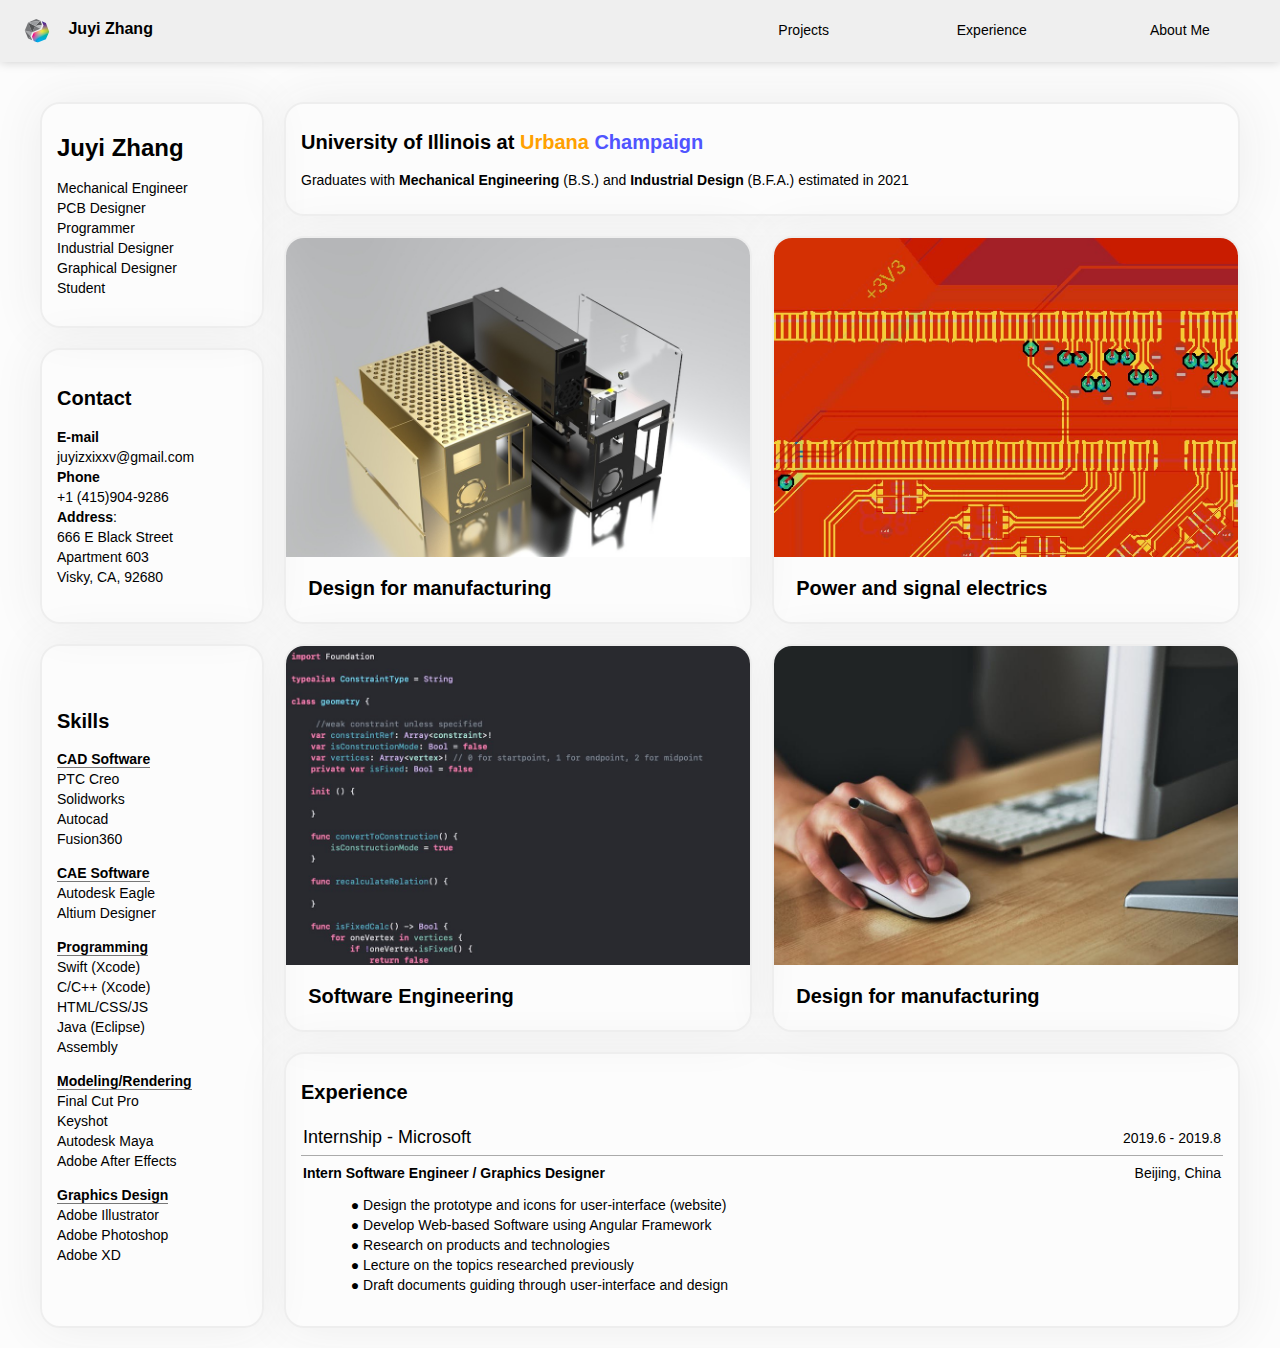
==== index.html @ 04fe329e "Add files via upload" ====
<!doctype html>
<html>
<head>
	<meta charset="UTF-8">
	<title>Untitled Document</title>
	<link rel="stylesheet" type="text/css" href="globalStyle.css">
	<link rel="shortcut icon" href="Logo.png">
</head>

<body>
	<table style="background-color: #EFEFEF; width: 100%; box-shadow: 0 0 10px #cccccc; padding: 5px 5px 5px 20px">
		<tr height="35px">
			<td width="40px">
				<iframe src="Logo.svg" width="30px" height="30px" style="border: none; padding-top:3px"></iframe>
			</td>
			<td>
				<p style="font-size: 16px">&nbsp;<strong>Juyi&nbsp;Zhang</strong></p>
			</td>
			<td width="43%"></td>
			<td width="15%" align="center" class="tableHighlightCell">
				<p>Projects</p>
			</td>
			<td width="15%" align="center" class="tableHighlightCell">
				<p>Experience</p>
			</td>
			<td width="15%" align="center" class="tableHighlightCell">
				<p>About Me</p>
			</td>
		</tr>
	</table>
	<table width="100%" cellspacing="20px" style="padding: 0px 20px 0px 20px">
		<tr>
			<td width="20%"></td>
			<td width="20%"></td>
			<td width="20%"></td>
			<td width="20%"></td>
			<td width="20%"></td>
		</tr>
		<tr>
			<td class="mainFlowTD" rowspan="2">
				<h1>Juyi Zhang</h1>
				<p style="line-height: 20px">Mechanical Engineer <br> PCB Designer <br> Programmer <br> Industrial Designer <br> Graphical Designer<br>Student</p>
			</td>
			<td class="mainFlowTD" colspan="4">
				<h2>University of Illinois at <span style="color: #FFA000">Urbana</span> <span style="color: #5054FF">Champaign</span></h2>
				<p>Graduates with <strong>Mechanical Engineering</strong> (B.S.) and <strong>Industrial Design</strong> (B.F.A.) estimated in 2021</p>
			</td>
		</tr>
		<tr>
			<td class="mainFlowTDWithImage" colspan="2" rowspan="2">
				<img width="100%" src="Resource Images/DesignForManufacturing.JPG">
				<h2>&nbsp;&nbsp;&nbsp;&nbsp;Design for manufacturing</h2>
			</td>
			<td class="mainFlowTDWithImage" colspan="2" rowspan="2">
				<img width="100%" src="Resource Images/Electrical.jpg">
				<h2>&nbsp;&nbsp;&nbsp;&nbsp;Power and signal electrics</h2>
			</td>
		</tr>
		<tr>
			<td class="mainFlowTD">
				<h2>Contact</h2>
				<p><strong>E-mail</strong><br> juyizxixxv@gmail.com <br> <strong>Phone</strong> <br>+1&nbsp;(415)904-9286 <br> <strong>Address</strong>: <br> 666 E Black Street <br> Apartment 603 <br> Visky, CA, 92680</p>
			</td>
		</tr>
		<tr>
			<td class="mainFlowTD" rowspan="2">
				<h2>Skills</h2>
				<p><strong class="captionTitle">CAD Software</strong><br>PTC Creo<br>Solidworks<br>Autocad<br>Fusion360<br></p>
				<p><strong class="captionTitle">CAE Software</strong><br>Autodesk Eagle<br>Altium Designer<br></p>
				<p><strong class="captionTitle">Programming</strong><br>Swift (Xcode)<br>C/C++ (Xcode)<br>HTML/CSS/JS<br>Java (Eclipse)<br>Assembly</p>
				<p><strong class="captionTitle">Modeling/Rendering</strong><br>Final Cut Pro<br>Keyshot<br>Autodesk Maya<br>Adobe After Effects</p>
				<p><strong class="captionTitle">Graphics Design</strong><br>Adobe Illustrator<br>Adobe Photoshop<br>Adobe XD</p>
				<p><strong></strong></p>
			</td>
			<td class="mainFlowTDWithImage" colspan="2">
				<img width="100%" src="Resource Images/Code.jpg">
				<h2>&nbsp;&nbsp;&nbsp;&nbsp;Software Engineering</h2>
			</td>
			<td class="mainFlowTDWithImage" colspan="2">
				<img width="100%" src="Resource Images/GraphicsDesign.jpeg">
				<h2>&nbsp;&nbsp;&nbsp;&nbsp;Design for manufacturing</h2>
			</td>
		</tr>
		<tr>
			<td class="mainFlowTD" colspan="4">
				<h2>Experience</h2>
				<table width="100%" style="border-bottom: 1px solid #aaaaaa; align-self:flex-end">
					<tr height="30px">
						<td><h3 style="margin: 5px 0px 5px 0px">Internship - Microsoft</h3></td>
						<td align="right"><p style="margin: 5px 0px 5px 0px">2019.6 - 2019.8</p></td>
					</tr>
				</table>
				<table width="100%">
					<tr height="30px">
						<td colspan="2"><p style="margin: 5px 0px 5px 0px"><strong>Intern Software Engineer /  Graphics Designer</strong></p></td>
						<td align="right"><p style="margin: 5px 0px 5px 0px">Beijing, China</p></td>
					</tr>
					<tr>
						<td width="5%"></td>
						<td>
							<p style="margin: 5px 0px 5px 0px">
								● Design the prototype and icons for user-interface (website)
								<br>● Develop Web-based Software using Angular Framework
								<br>● Research on products and technologies
								<br>● Lecture on the topics researched previously
								<br>● Draft documents guiding through user-interface and design
							</p>
						</td>
						<td></td>
					</tr>
				</table>
				
				
				<p align="right"></p>
			</td>
		</tr>
	</table>
</body>
</html>
---- globalStyle.css ----
@charset "UTF-8";
/* CSS Document */

body {
	margin: 0px;
	background-color: #fcfcfc;
	min-width: 900pt;
}

td {
	border-spacing: 0px;
	padding: 0px;
}

p {
	font-family: Gotham, "Helvetica Neue", Helvetica, Arial, "sans-serif";
	margin-top: 12px;
	font-size: 14px;
	line-height: 20px;
}

h1 {
	font-family: Gotham, "Helvetica Neue", Helvetica, Arial, "sans-serif";
	font-size: 24px;
	font-weight: 700;
}

h2 {
	font-family: Gotham, "Helvetica Neue", Helvetica, Arial, "sans-serif";
	font-size: 20px;
	font-weight: 600;
}

h3 {
	font-family: Gotham, "Helvetica Neue", Helvetica, Arial, "sans-serif";
	font-size: 18px;
	font-weight: 450;
}

.tableHighlightCell {
	border-radius: 10px;
	padding: 0px
}

.tableHighlightCell:hover {
	background-color: #cccccc;
	transition: background-color .2s ease-in-out;
	color: #444444
}

.mainFlowTD {
	border-radius: 20px;
	border: 2px solid #eeeeee;
	box-shadow: 0 0 50px 2px #eeeeee;
	padding: 10px 15px 10px 15px;
}

.mainFlowTD:hover {
	box-shadow: 0 0 50px 2px #dddddd;
	transition: box-shadow 0.2s ease-in-out;
	border: 2px solid #4F9BFF;
	transition: border 0.2s ease-in-out;
}

.mainFlowTDWithImage:hover {
	box-shadow: 0 0 50px 2px #cccccc;
	transition: box-shadow 0.2s ease-in-out;
	border: 2px solid #4F9BFF;
	transition: border 0.2s ease-in-out;
}

.mainFlowTDWithImage {
	border-radius: 20px;
	border: 2px solid #eeeeee;
	box-shadow: 0 0 50px 2px #eeeeee;
	padding: 0px 0px 5px 0px;
	overflow: hidden
}

.captionTitle {
	border-bottom: 1px solid #777777
}
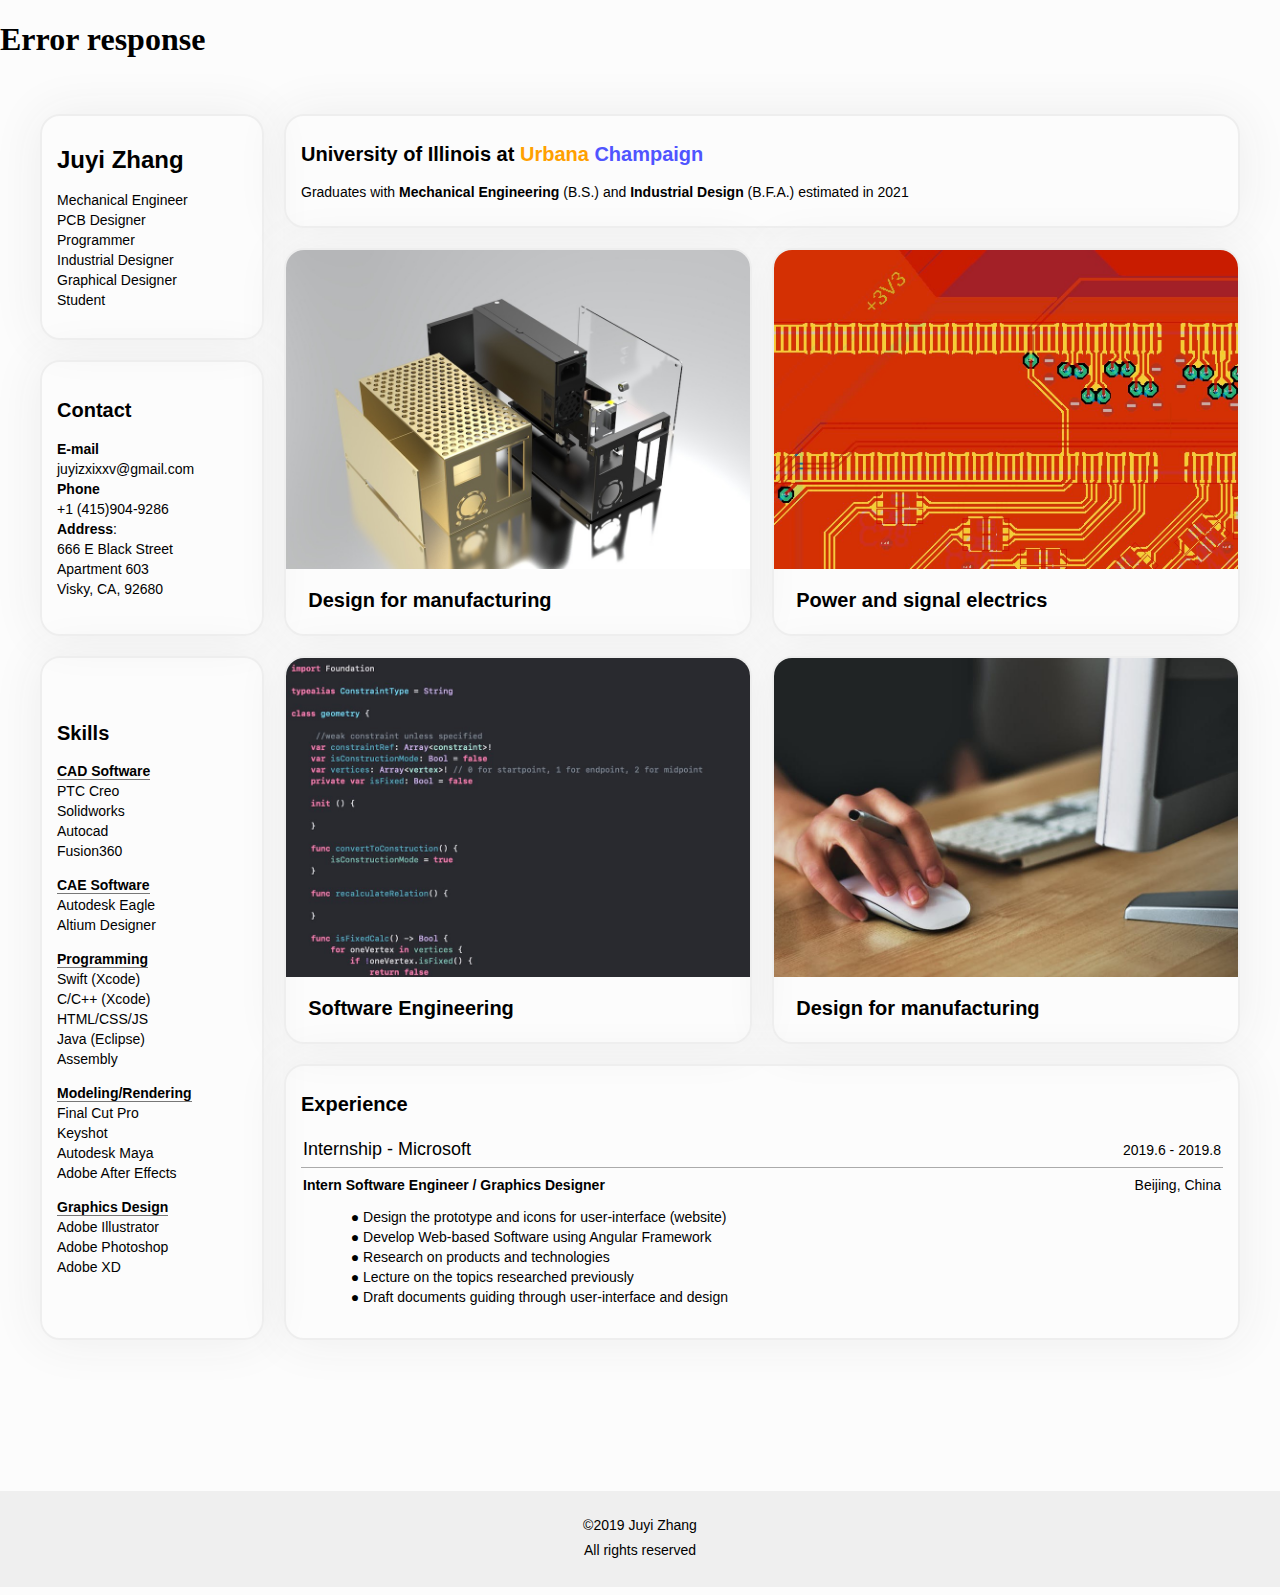
==== commit 2a614c13: "Add files via upload" ====
--- a/index.html
+++ b/index.html
@@ -8,112 +8,8 @@
 </head>
 
 <body>
-	<table style="background-color: #EFEFEF; width: 100%; box-shadow: 0 0 10px #cccccc; padding: 5px 5px 5px 20px">
-		<tr height="35px">
-			<td width="40px">
-				<iframe src="Logo.svg" width="30px" height="30px" style="border: none; padding-top:3px"></iframe>
-			</td>
-			<td>
-				<p style="font-size: 16px">&nbsp;<strong>Juyi&nbsp;Zhang</strong></p>
-			</td>
-			<td width="43%"></td>
-			<td width="15%" align="center" class="tableHighlightCell">
-				<p>Projects</p>
-			</td>
-			<td width="15%" align="center" class="tableHighlightCell">
-				<p>Experience</p>
-			</td>
-			<td width="15%" align="center" class="tableHighlightCell">
-				<p>About Me</p>
-			</td>
-		</tr>
-	</table>
-	<table width="100%" cellspacing="20px" style="padding: 0px 20px 0px 20px">
-		<tr>
-			<td width="20%"></td>
-			<td width="20%"></td>
-			<td width="20%"></td>
-			<td width="20%"></td>
-			<td width="20%"></td>
-		</tr>
-		<tr>
-			<td class="mainFlowTD" rowspan="2">
-				<h1>Juyi Zhang</h1>
-				<p style="line-height: 20px">Mechanical Engineer <br> PCB Designer <br> Programmer <br> Industrial Designer <br> Graphical Designer<br>Student</p>
-			</td>
-			<td class="mainFlowTD" colspan="4">
-				<h2>University of Illinois at <span style="color: #FFA000">Urbana</span> <span style="color: #5054FF">Champaign</span></h2>
-				<p>Graduates with <strong>Mechanical Engineering</strong> (B.S.) and <strong>Industrial Design</strong> (B.F.A.) estimated in 2021</p>
-			</td>
-		</tr>
-		<tr>
-			<td class="mainFlowTDWithImage" colspan="2" rowspan="2">
-				<img width="100%" src="Resource Images/DesignForManufacturing.JPG">
-				<h2>&nbsp;&nbsp;&nbsp;&nbsp;Design for manufacturing</h2>
-			</td>
-			<td class="mainFlowTDWithImage" colspan="2" rowspan="2">
-				<img width="100%" src="Resource Images/Electrical.jpg">
-				<h2>&nbsp;&nbsp;&nbsp;&nbsp;Power and signal electrics</h2>
-			</td>
-		</tr>
-		<tr>
-			<td class="mainFlowTD">
-				<h2>Contact</h2>
-				<p><strong>E-mail</strong><br> juyizxixxv@gmail.com <br> <strong>Phone</strong> <br>+1&nbsp;(415)904-9286 <br> <strong>Address</strong>: <br> 666 E Black Street <br> Apartment 603 <br> Visky, CA, 92680</p>
-			</td>
-		</tr>
-		<tr>
-			<td class="mainFlowTD" rowspan="2">
-				<h2>Skills</h2>
-				<p><strong class="captionTitle">CAD Software</strong><br>PTC Creo<br>Solidworks<br>Autocad<br>Fusion360<br></p>
-				<p><strong class="captionTitle">CAE Software</strong><br>Autodesk Eagle<br>Altium Designer<br></p>
-				<p><strong class="captionTitle">Programming</strong><br>Swift (Xcode)<br>C/C++ (Xcode)<br>HTML/CSS/JS<br>Java (Eclipse)<br>Assembly</p>
-				<p><strong class="captionTitle">Modeling/Rendering</strong><br>Final Cut Pro<br>Keyshot<br>Autodesk Maya<br>Adobe After Effects</p>
-				<p><strong class="captionTitle">Graphics Design</strong><br>Adobe Illustrator<br>Adobe Photoshop<br>Adobe XD</p>
-				<p><strong></strong></p>
-			</td>
-			<td class="mainFlowTDWithImage" colspan="2">
-				<img width="100%" src="Resource Images/Code.jpg">
-				<h2>&nbsp;&nbsp;&nbsp;&nbsp;Software Engineering</h2>
-			</td>
-			<td class="mainFlowTDWithImage" colspan="2">
-				<img width="100%" src="Resource Images/GraphicsDesign.jpeg">
-				<h2>&nbsp;&nbsp;&nbsp;&nbsp;Design for manufacturing</h2>
-			</td>
-		</tr>
-		<tr>
-			<td class="mainFlowTD" colspan="4">
-				<h2>Experience</h2>
-				<table width="100%" style="border-bottom: 1px solid #aaaaaa; align-self:flex-end">
-					<tr height="30px">
-						<td><h3 style="margin: 5px 0px 5px 0px">Internship - Microsoft</h3></td>
-						<td align="right"><p style="margin: 5px 0px 5px 0px">2019.6 - 2019.8</p></td>
-					</tr>
-				</table>
-				<table width="100%">
-					<tr height="30px">
-						<td colspan="2"><p style="margin: 5px 0px 5px 0px"><strong>Intern Software Engineer /  Graphics Designer</strong></p></td>
-						<td align="right"><p style="margin: 5px 0px 5px 0px">Beijing, China</p></td>
-					</tr>
-					<tr>
-						<td width="5%"></td>
-						<td>
-							<p style="margin: 5px 0px 5px 0px">
-								● Design the prototype and icons for user-interface (website)
-								<br>● Develop Web-based Software using Angular Framework
-								<br>● Research on products and technologies
-								<br>● Lecture on the topics researched previously
-								<br>● Draft documents guiding through user-interface and design
-							</p>
-						</td>
-						<td></td>
-					</tr>
-				</table>
-				
-				
-				<p align="right"></p>
-			</td>
-		</tr>
-	</table>
+	<iframe marginwidth="0" marginheight="0" hspace="0" vspace="0" frameborder="0" scrolling="no" src="Header.html" height="70px" width="100%" id="Header"></iframe>
+	<iframe marginwidth="0" marginheight="0" hspace="0" vspace="0" frameborder="0" scrolling="no" src="mainFlow.html" height="1413px" width="100%" id="mainFlow"></iframe> <!--MainFlow-->
+	<iframe marginwidth="0" marginheight="0" hspace="0" vspace="0" frameborder="0" scrolling="no" src="copyright.html" height="100px" width="100%" id="Copyright"></iframe>
 </body>
 </html>
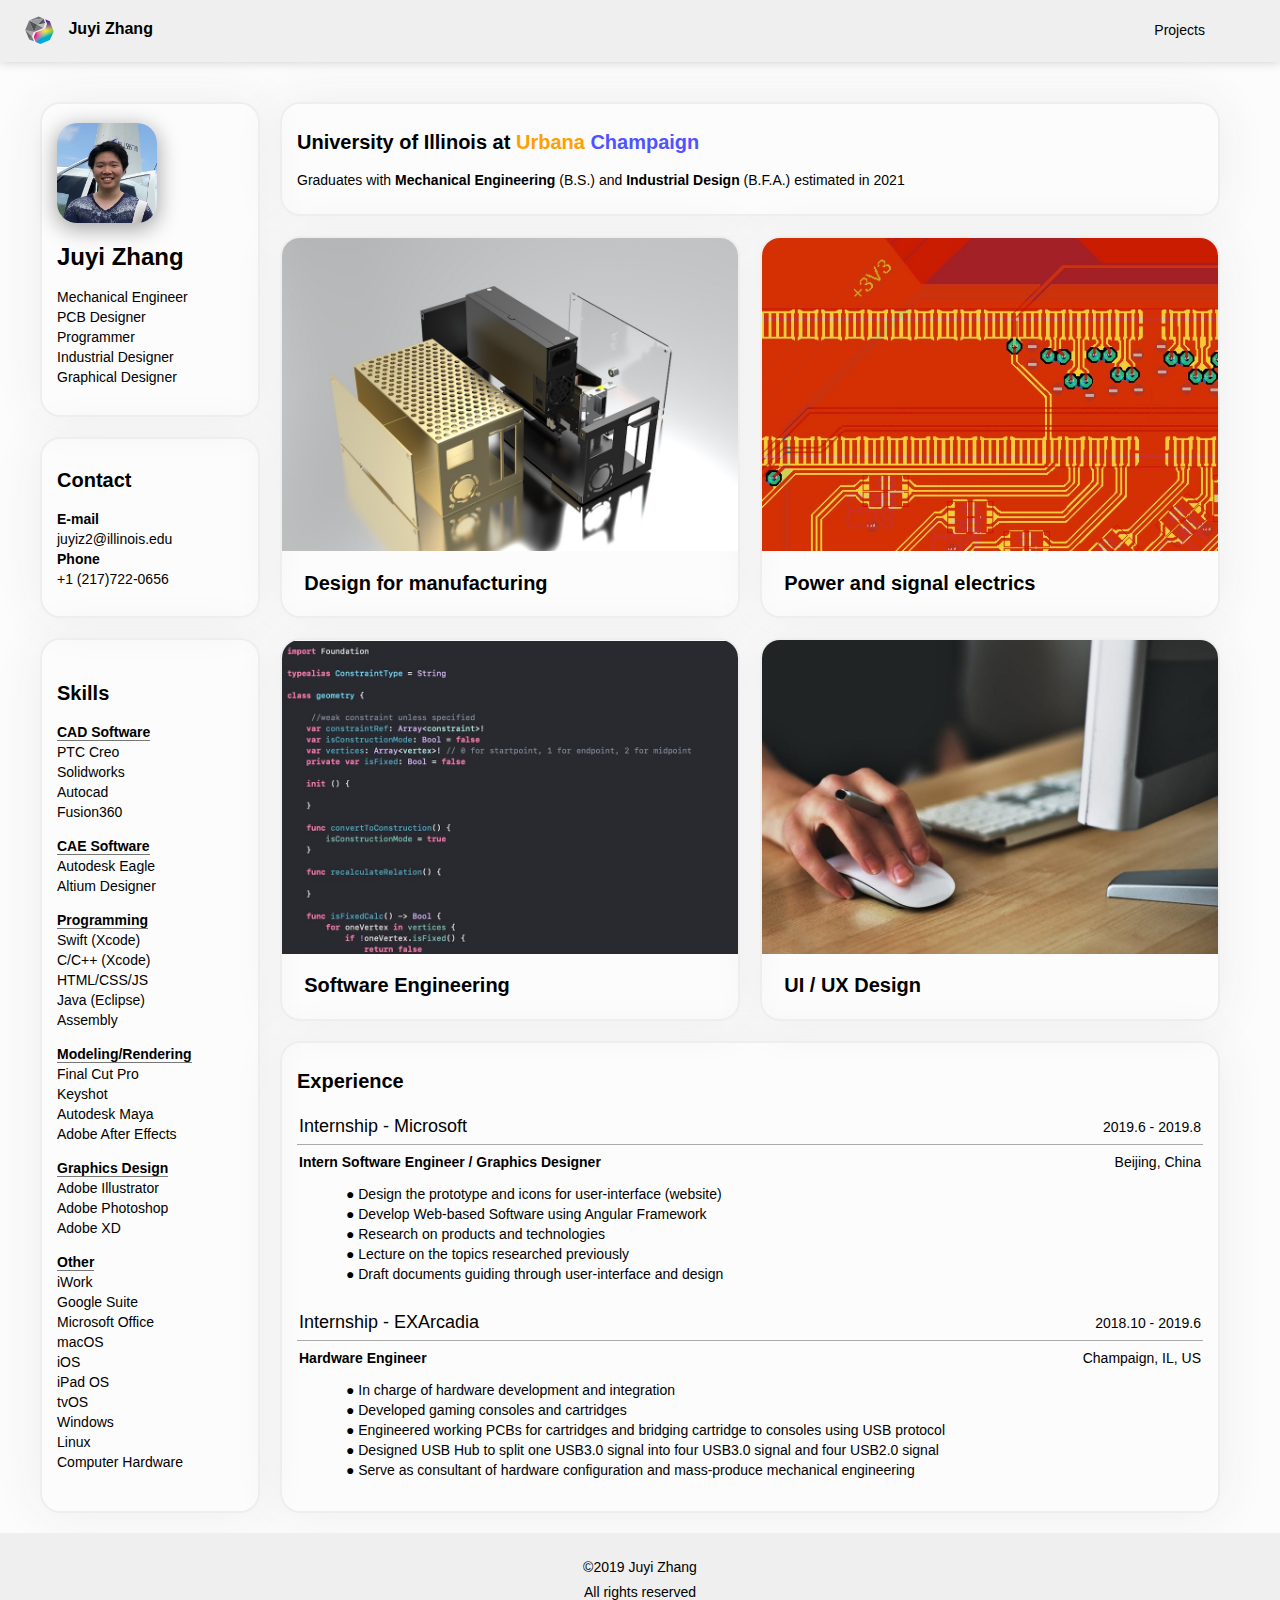
==== commit 37bfec0d: "Add files via upload" ====
--- a/index.html
+++ b/index.html
@@ -2,14 +2,151 @@
 <html>
 <head>
 	<meta charset="UTF-8">
-	<title>Untitled Document</title>
+	<title>Juyi Zhang - Portofolio</title>
 	<link rel="stylesheet" type="text/css" href="globalStyle.css">
+	<link rel="stylesheet" type="text/css" href="mainFlowStyle.css">
 	<link rel="shortcut icon" href="Logo.png">
 </head>
 
 <body>
-	<iframe marginwidth="0" marginheight="0" hspace="0" vspace="0" frameborder="0" scrolling="no" src="Header.html" height="70px" width="100%" id="Header"></iframe>
-	<iframe marginwidth="0" marginheight="0" hspace="0" vspace="0" frameborder="0" scrolling="no" src="mainFlow.html" height="1413px" width="100%" id="mainFlow"></iframe> <!--MainFlow-->
+	<table style="background-color: #EFEFEF; width: 100%; box-shadow: 0 0 10px #cccccc; padding: 5px 5px 5px 20px">
+		<tr height="35px">
+			<td width="40px">
+				<iframe src="Logo.svg" width="35px" height="35px" style="border: none; padding-top:3px"></iframe>
+			</td>
+			<td>
+				<p style="font-size: 16px">&nbsp;<strong><a href="index.html" class="homePage">Juyi&nbsp;Zhang</a></strong></p>
+			</td>
+			<td width="43%"></td>
+			<td width="15%" align="center" class="tableHighlightCell">
+				<p><a href="projects.html" style="text-decoration: none; color: #000000">Projects</a></p>
+			</td>
+			<!--<td width="15%" align="center" class="tableHighlightCell">
+				<p><a href="experience.html" style="text-decoration: none; color: #000000">Experience</a></p>
+			</td>
+			<td width="15%" align="center" class="tableHighlightCell">
+				<p><a href="aboutMe.html" style="text-decoration: none; color: #000000">About Me</a></p>
+			</td>-->
+		</tr>
+	</table>
+	<table width="100%" cellspacing="20px" style="padding: 0px 20px 0px 20px">
+		<tr>
+			<td width="20%"></td>
+			<td width="20%"></td>
+			<td width="20%"></td>
+			<td width="20%"></td>
+			<td width="20%"></td>
+		</tr>
+		<tr>
+			<td class="mainFlowTD" rowspan="2">
+				<img src="Resource Images/Me.jpeg" width="100px" class="meImage">
+				<h1>Juyi Zhang</h1>
+				<p style="line-height: 20px">Mechanical Engineer <br> PCB Designer <br> Programmer <br> Industrial Designer <br> Graphical Designer</p>
+			</td>
+			<td class="mainFlowTD" colspan="4">
+				<h2>University of Illinois at <span style="color: #FFA000">Urbana</span> <span style="color: #5054FF">Champaign</span></h2>
+				<p>Graduates with <strong>Mechanical Engineering</strong> (B.S.) and <strong>Industrial Design</strong> (B.F.A.) estimated in 2021</p>
+			</td>
+		</tr>
+		<tr>
+			<td class="mainFlowTDWithImage" colspan="2" rowspan="2">
+				<img width="100%" src="Resource Images/DesignForManufacturing.JPG">
+				<h2>&nbsp;&nbsp;&nbsp;&nbsp;Design for manufacturing</h2>
+			</td>
+			<td class="mainFlowTDWithImage" colspan="2" rowspan="2">
+				<img width="100%" src="Resource Images/Electrical.jpg">
+				<h2>&nbsp;&nbsp;&nbsp;&nbsp;Power and signal electrics</h2>
+			</td>
+		</tr>
+		<tr>
+			<td class="mainFlowTD">
+				<h2>Contact</h2>
+				<p><strong>E-mail</strong><br> juyiz2@illinois.edu <br> <strong>Phone</strong> <br>+1&nbsp;(217)722-0656 <br></p>
+			</td>
+		</tr>
+		<tr>
+			<td class="mainFlowTD" rowspan="3">
+				<h2>Skills</h2>
+				<p><strong class="captionTitle">CAD Software</strong><br>PTC Creo<br>Solidworks<br>Autocad<br>Fusion360<br></p>
+				<p><strong class="captionTitle">CAE Software</strong><br>Autodesk Eagle<br>Altium Designer<br></p>
+				<p><strong class="captionTitle">Programming</strong><br>Swift (Xcode)<br>C/C++ (Xcode)<br>HTML/CSS/JS<br>Java (Eclipse)<br>Assembly</p>
+				<p><strong class="captionTitle">Modeling/Rendering</strong><br>Final Cut Pro<br>Keyshot<br>Autodesk Maya<br>Adobe After Effects</p>
+				<p><strong class="captionTitle">Graphics Design</strong><br>Adobe Illustrator<br>Adobe Photoshop<br>Adobe XD</p>
+				<p><strong class="captionTitle">Other</strong><br>iWork<br>Google Suite<br>Microsoft Office<br>macOS<br>iOS<br>iPad OS<br>tvOS<br>Windows<br>Linux<br>Computer Hardware</p>
+			</td>
+			<td class="mainFlowTDWithImage" colspan="2">
+				<img width="100%" src="Resource Images/Code.jpg">
+				<h2>&nbsp;&nbsp;&nbsp;&nbsp;Software Engineering</h2>
+			</td>
+			<td class="mainFlowTDWithImage" colspan="2">
+				<img width="100%" src="Resource Images/GraphicsDesign.jpeg">
+				<h2>&nbsp;&nbsp;&nbsp;&nbsp;UI / UX Design</h2>
+			</td>
+		</tr>
+		<tr>
+			<td class="mainFlowTD" colspan="4" rowspan="2">
+				<h2>Experience</h2>
+				<table width="100%" style="border-bottom: 1px solid #aaaaaa; align-self:flex-end">
+					<tr height="30px">
+						<td><h3 style="margin: 5px 0px 5px 0px">Internship - Microsoft</h3></td>
+						<td align="right"><p style="margin: 5px 0px 5px 0px">2019.6 - 2019.8</p></td>
+					</tr>
+				</table>
+				<table width="100%">
+					<tr height="30px">
+						<td colspan="2"><p style="margin: 5px 0px 5px 0px"><strong>Intern Software Engineer /  Graphics Designer</strong></p></td>
+						<td align="right"><p style="margin: 5px 0px 5px 0px">Beijing, China</p></td>
+					</tr>
+					<tr>
+						<td width="5%"></td>
+						<td>
+							<p style="margin: 5px 0px 5px 0px">
+								● Design the prototype and icons for user-interface (website)
+								<br>● Develop Web-based Software using Angular Framework
+								<br>● Research on products and technologies
+								<br>● Lecture on the topics researched previously
+								<br>● Draft documents guiding through user-interface and design
+							</p>
+						</td>
+						<td></td>
+					</tr>
+				</table>
+				<p></p>
+				<table width="100%" style="border-bottom: 1px solid #aaaaaa; align-self:flex-end">
+					<tr height="30px">
+						<td><h3 style="margin: 5px 0px 5px 0px">Internship - EXArcadia</h3></td>
+						<td align="right"><p style="margin: 5px 0px 5px 0px">2018.10 - 2019.6</p></td>
+					</tr>
+				</table>
+				<table width="100%">
+					<tr height="30px">
+						<td colspan="2"><p style="margin: 5px 0px 5px 0px"><strong>Hardware Engineer</strong></p></td>
+						<td align="right"><p style="margin: 5px 0px 5px 0px">Champaign, IL, US</p></td>
+					</tr>
+					<tr>
+						<td width="5%"></td>
+						<td>
+							<p style="margin: 5px 0px 5px 0px">
+								● In charge of hardware development and integration
+								<br>● Developed gaming consoles and cartridges
+								<br>● Engineered working PCBs for cartridges and bridging cartridge to consoles using USB protocol
+								<br>● Designed USB Hub to split one USB3.0 signal into four USB3.0 signal and four USB2.0 signal
+								<br>● Serve as consultant of hardware configuration and mass-produce mechanical engineering 
+							</p>
+						</td>
+						<td></td>
+					</tr>
+				</table>
+				
+				
+				<p align="right"></p>
+			</td>
+		</tr>
+		<tr height="200px">
+			<td><p></p></td>
+		</tr>
+	</table>
+	<!--<iframe marginwidth="0" marginheight="0" hspace="0" vspace="0" frameborder="0" scrolling="no" src="mainFlow.html" height="1600px" width="100%" id="mainFlow"></iframe>--> <!--MainFlow-->
 	<iframe marginwidth="0" marginheight="0" hspace="0" vspace="0" frameborder="0" scrolling="no" src="copyright.html" height="100px" width="100%" id="Copyright"></iframe>
 </body>
 </html>
--- a/globalStyle.css
+++ b/globalStyle.css
@@ -4,7 +4,7 @@
 body {
 	margin: 0px;
 	background-color: #fcfcfc;
-	min-width: 900pt;
+	min-width: 920pt;
 }
 
 td {
@@ -48,35 +48,16 @@
 	color: #444444
 }
 
-.mainFlowTD {
-	border-radius: 20px;
-	border: 2px solid #eeeeee;
-	box-shadow: 0 0 50px 2px #eeeeee;
-	padding: 10px 15px 10px 15px;
+.captionTitle {
+	border-bottom: 1px solid #777777
 }
 
-.mainFlowTD:hover {
-	box-shadow: 0 0 50px 2px #dddddd;
-	transition: box-shadow 0.2s ease-in-out;
-	border: 2px solid #4F9BFF;
-	transition: border 0.2s ease-in-out;
+.homePage {
+	text-decoration: none;
+	color: #000000;
 }
 
-.mainFlowTDWithImage:hover {
-	box-shadow: 0 0 50px 2px #cccccc;
-	transition: box-shadow 0.2s ease-in-out;
-	border: 2px solid #4F9BFF;
-	transition: border 0.2s ease-in-out;
-}
-
-.mainFlowTDWithImage {
-	border-radius: 20px;
-	border: 2px solid #eeeeee;
-	box-shadow: 0 0 50px 2px #eeeeee;
-	padding: 0px 0px 5px 0px;
-	overflow: hidden
-}
-
-.captionTitle {
-	border-bottom: 1px solid #777777
+.homePage:hover {
+	color: #929292;
+	transition: color .2s ease-in-out;
 }--- a/mainFlowStyle.css
+++ b/mainFlowStyle.css
@@ -0,0 +1,46 @@
+@charset "UTF-8";
+/* CSS Document */
+
+.meImage {
+	border-radius: 20px; 
+	box-shadow: 0 5px 20px 2px #aaaaaa; 
+	margin-top: 5px;
+}
+
+.meImage:hover {
+	transform: translate3d(0,-4px,0);
+	transition: transform 0.2s ease-in-out;
+}
+
+.mainFlowTD {
+	border-radius: 20px;
+	border: 2px solid #eeeeee;
+	box-shadow: 0 0 50px 2px #eeeeee;
+	padding: 10px 15px 10px 15px;
+}
+
+.mainFlowTD:hover {
+	box-shadow: 0 0 50px 2px #dddddd;
+	transition: box-shadow 0.2s ease-in-out;
+	border: 2px solid #4F9BFF;
+	transition: border 0.2s ease-in-out;
+}
+
+.mainFlowTDWithImage:hover {
+	box-shadow: 0 0 50px 2px #cccccc;
+	transition: box-shadow 0.2s ease-in-out;
+	border: 2px solid #4F9BFF;
+	transition: border 0.2s ease-in-out;
+}
+
+.mainFlowTDWithImage {
+	border-radius: 20px;
+	border: 2px solid #eeeeee;
+	box-shadow: 0 0 50px 2px #eeeeee;
+	padding: 0px 0px 5px 0px;
+	overflow: hidden
+}
+
+.captionTitle {
+	border-bottom: 1px solid #777777
+}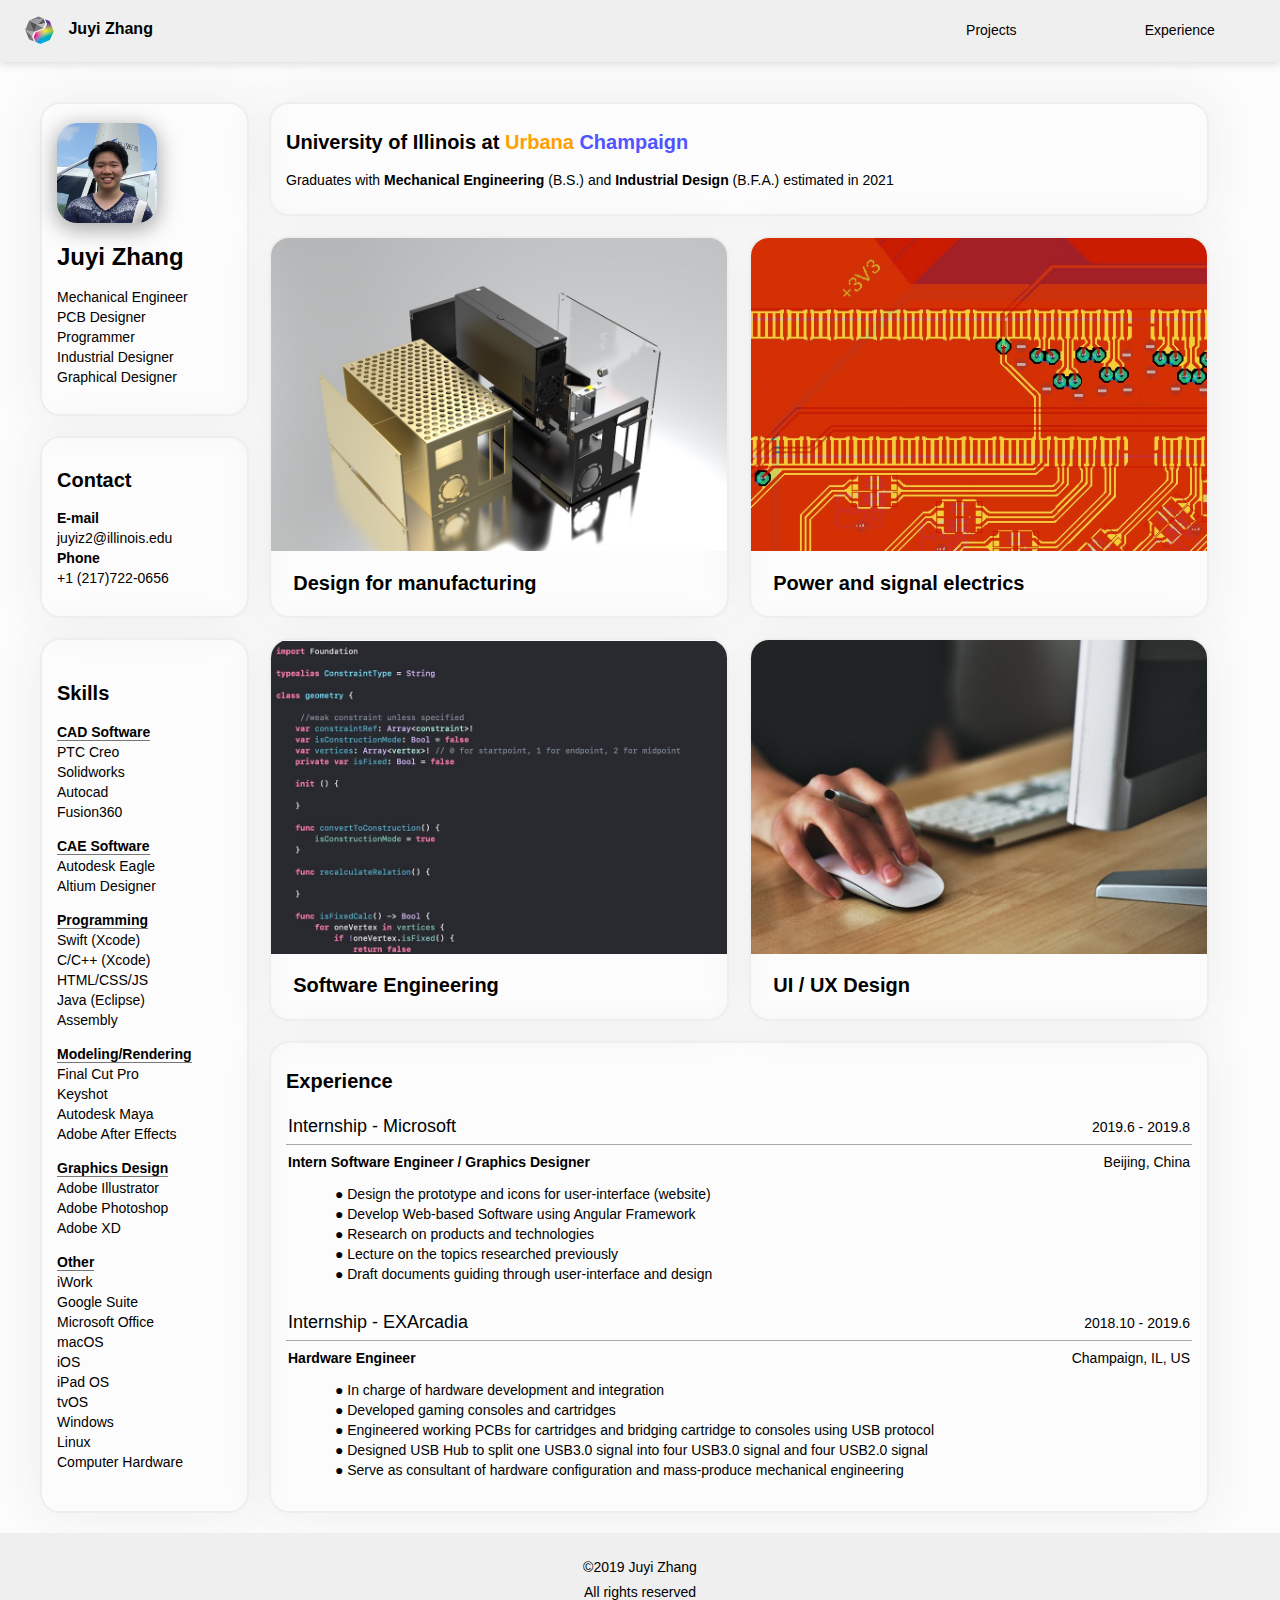
==== commit 560852ad: "Update index.html" ====
--- a/index.html
+++ b/index.html
@@ -21,17 +21,17 @@
 			<td width="15%" align="center" class="tableHighlightCell">
 				<p><a href="projects.html" style="text-decoration: none; color: #000000">Projects</a></p>
 			</td>
-			<!--<td width="15%" align="center" class="tableHighlightCell">
+			<td width="15%" align="center" class="tableHighlightCell">
 				<p><a href="experience.html" style="text-decoration: none; color: #000000">Experience</a></p>
 			</td>
-			<td width="15%" align="center" class="tableHighlightCell">
-				<p><a href="aboutMe.html" style="text-decoration: none; color: #000000">About Me</a></p>
+			<!--<td width="15%" align="center" class="tableHighlightCell">
+				<p><a href="skills.html" style="text-decoration: none; color: #000000">Skills</a></p>
 			</td>-->
 		</tr>
 	</table>
 	<table width="100%" cellspacing="20px" style="padding: 0px 20px 0px 20px">
 		<tr>
-			<td width="20%"></td>
+			<td width="209px"></td>
 			<td width="20%"></td>
 			<td width="20%"></td>
 			<td width="20%"></td>
@@ -43,12 +43,12 @@
 				<h1>Juyi Zhang</h1>
 				<p style="line-height: 20px">Mechanical Engineer <br> PCB Designer <br> Programmer <br> Industrial Designer <br> Graphical Designer</p>
 			</td>
-			<td class="mainFlowTD" colspan="4">
+			<td class="mainFlowTD" colspan="4" height="50px">
 				<h2>University of Illinois at <span style="color: #FFA000">Urbana</span> <span style="color: #5054FF">Champaign</span></h2>
 				<p>Graduates with <strong>Mechanical Engineering</strong> (B.S.) and <strong>Industrial Design</strong> (B.F.A.) estimated in 2021</p>
 			</td>
 		</tr>
-		<tr>
+		<tr height="180px">
 			<td class="mainFlowTDWithImage" colspan="2" rowspan="2">
 				<img width="100%" src="Resource Images/DesignForManufacturing.JPG">
 				<h2>&nbsp;&nbsp;&nbsp;&nbsp;Design for manufacturing</h2>
@@ -146,7 +146,6 @@
 			<td><p></p></td>
 		</tr>
 	</table>
-	<!--<iframe marginwidth="0" marginheight="0" hspace="0" vspace="0" frameborder="0" scrolling="no" src="mainFlow.html" height="1600px" width="100%" id="mainFlow"></iframe>--> <!--MainFlow-->
 	<iframe marginwidth="0" marginheight="0" hspace="0" vspace="0" frameborder="0" scrolling="no" src="copyright.html" height="100px" width="100%" id="Copyright"></iframe>
 </body>
 </html>
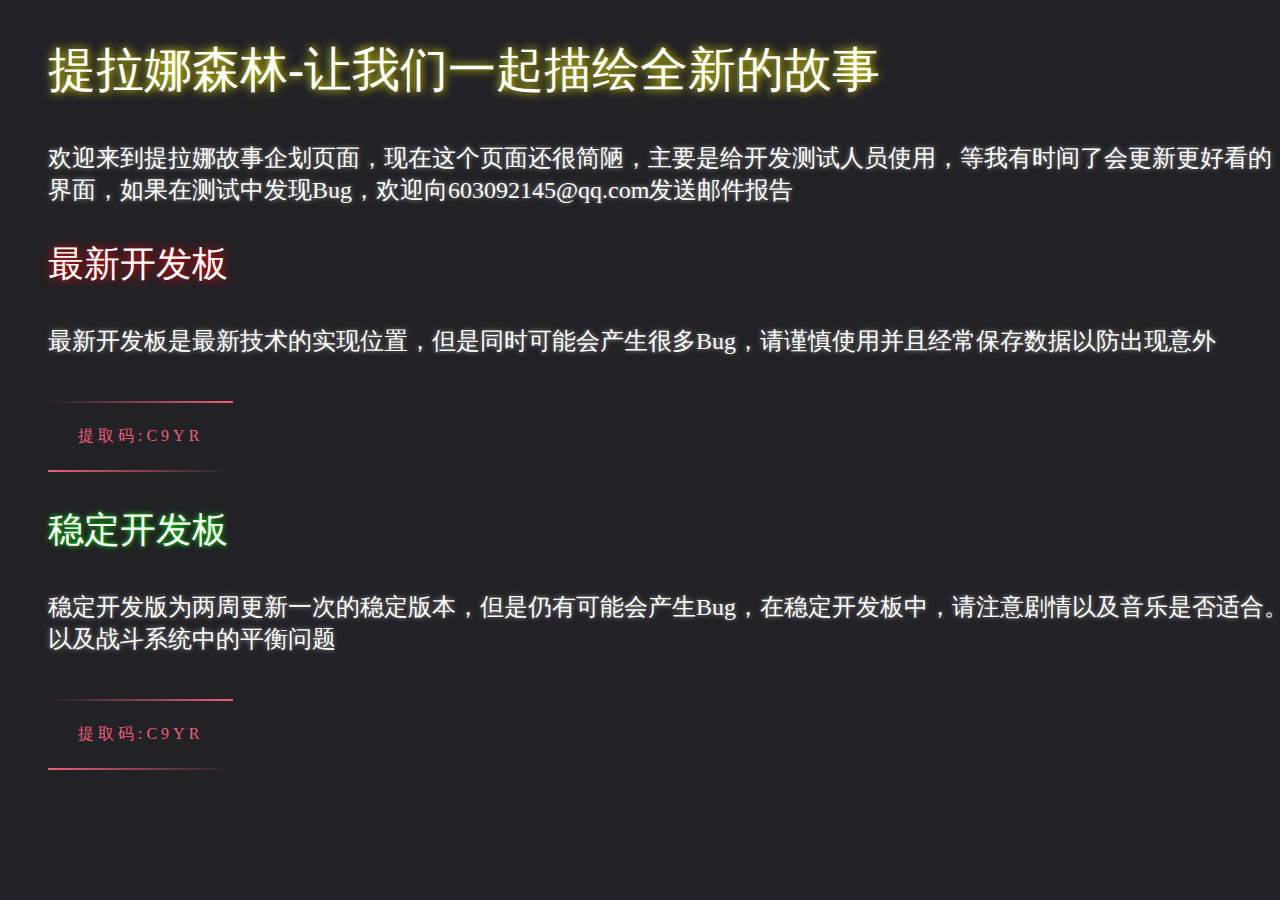
==== commit 3e5ed85f: "Add files via upload" ====
--- a/index.html
+++ b/index.html
@@ -1,151 +1,729 @@
-<!doctype html>
-<html>
-<head>
-	<meta charset="UTF-8">
-	<title>Juyi Zhang - Portofolio</title>
-	<link rel="stylesheet" type="text/css" href="globalStyle.css">
-	<link rel="stylesheet" type="text/css" href="mainFlowStyle.css">
-	<link rel="shortcut icon" href="Logo.png">
-</head>
-
-<body>
-	<table style="background-color: #EFEFEF; width: 100%; box-shadow: 0 0 10px #cccccc; padding: 5px 5px 5px 20px">
-		<tr height="35px">
-			<td width="40px">
-				<iframe src="Logo.svg" width="35px" height="35px" style="border: none; padding-top:3px"></iframe>
-			</td>
-			<td>
-				<p style="font-size: 16px">&nbsp;<strong><a href="index.html" class="homePage">Juyi&nbsp;Zhang</a></strong></p>
-			</td>
-			<td width="43%"></td>
-			<td width="15%" align="center" class="tableHighlightCell">
-				<p><a href="projects.html" style="text-decoration: none; color: #000000">Projects</a></p>
-			</td>
-			<td width="15%" align="center" class="tableHighlightCell">
-				<p><a href="experience.html" style="text-decoration: none; color: #000000">Experience</a></p>
-			</td>
-			<!--<td width="15%" align="center" class="tableHighlightCell">
-				<p><a href="skills.html" style="text-decoration: none; color: #000000">Skills</a></p>
-			</td>-->
-		</tr>
-	</table>
-	<table width="100%" cellspacing="20px" style="padding: 0px 20px 0px 20px">
-		<tr>
-			<td width="209px"></td>
-			<td width="20%"></td>
-			<td width="20%"></td>
-			<td width="20%"></td>
-			<td width="20%"></td>
-		</tr>
-		<tr>
-			<td class="mainFlowTD" rowspan="2">
-				<img src="Resource Images/Me.jpeg" width="100px" class="meImage">
-				<h1>Juyi Zhang</h1>
-				<p style="line-height: 20px">Mechanical Engineer <br> PCB Designer <br> Programmer <br> Industrial Designer <br> Graphical Designer</p>
-			</td>
-			<td class="mainFlowTD" colspan="4" height="50px">
-				<h2>University of Illinois at <span style="color: #FFA000">Urbana</span> <span style="color: #5054FF">Champaign</span></h2>
-				<p>Graduates with <strong>Mechanical Engineering</strong> (B.S.) and <strong>Industrial Design</strong> (B.F.A.) estimated in 2021</p>
-			</td>
-		</tr>
-		<tr height="180px">
-			<td class="mainFlowTDWithImage" colspan="2" rowspan="2">
-				<img width="100%" src="Resource Images/DesignForManufacturing.JPG">
-				<h2>&nbsp;&nbsp;&nbsp;&nbsp;Design for manufacturing</h2>
-			</td>
-			<td class="mainFlowTDWithImage" colspan="2" rowspan="2">
-				<img width="100%" src="Resource Images/Electrical.jpg">
-				<h2>&nbsp;&nbsp;&nbsp;&nbsp;Power and signal electrics</h2>
-			</td>
-		</tr>
-		<tr>
-			<td class="mainFlowTD">
-				<h2>Contact</h2>
-				<p><strong>E-mail</strong><br> juyiz2@illinois.edu <br> <strong>Phone</strong> <br>+1&nbsp;(217)722-0656 <br></p>
-			</td>
-		</tr>
-		<tr>
-			<td class="mainFlowTD" rowspan="3">
-				<h2>Skills</h2>
-				<p><strong class="captionTitle">CAD Software</strong><br>PTC Creo<br>Solidworks<br>Autocad<br>Fusion360<br></p>
-				<p><strong class="captionTitle">CAE Software</strong><br>Autodesk Eagle<br>Altium Designer<br></p>
-				<p><strong class="captionTitle">Programming</strong><br>Swift (Xcode)<br>C/C++ (Xcode)<br>HTML/CSS/JS<br>Java (Eclipse)<br>Assembly</p>
-				<p><strong class="captionTitle">Modeling/Rendering</strong><br>Final Cut Pro<br>Keyshot<br>Autodesk Maya<br>Adobe After Effects</p>
-				<p><strong class="captionTitle">Graphics Design</strong><br>Adobe Illustrator<br>Adobe Photoshop<br>Adobe XD</p>
-				<p><strong class="captionTitle">Other</strong><br>iWork<br>Google Suite<br>Microsoft Office<br>macOS<br>iOS<br>iPad OS<br>tvOS<br>Windows<br>Linux<br>Computer Hardware</p>
-			</td>
-			<td class="mainFlowTDWithImage" colspan="2">
-				<img width="100%" src="Resource Images/Code.jpg">
-				<h2>&nbsp;&nbsp;&nbsp;&nbsp;Software Engineering</h2>
-			</td>
-			<td class="mainFlowTDWithImage" colspan="2">
-				<img width="100%" src="Resource Images/GraphicsDesign.jpeg">
-				<h2>&nbsp;&nbsp;&nbsp;&nbsp;UI / UX Design</h2>
-			</td>
-		</tr>
-		<tr>
-			<td class="mainFlowTD" colspan="4" rowspan="2">
-				<h2>Experience</h2>
-				<table width="100%" style="border-bottom: 1px solid #aaaaaa; align-self:flex-end">
-					<tr height="30px">
-						<td><h3 style="margin: 5px 0px 5px 0px">Internship - Microsoft</h3></td>
-						<td align="right"><p style="margin: 5px 0px 5px 0px">2019.6 - 2019.8</p></td>
-					</tr>
-				</table>
-				<table width="100%">
-					<tr height="30px">
-						<td colspan="2"><p style="margin: 5px 0px 5px 0px"><strong>Intern Software Engineer /  Graphics Designer</strong></p></td>
-						<td align="right"><p style="margin: 5px 0px 5px 0px">Beijing, China</p></td>
-					</tr>
-					<tr>
-						<td width="5%"></td>
-						<td>
-							<p style="margin: 5px 0px 5px 0px">
-								● Design the prototype and icons for user-interface (website)
-								<br>● Develop Web-based Software using Angular Framework
-								<br>● Research on products and technologies
-								<br>● Lecture on the topics researched previously
-								<br>● Draft documents guiding through user-interface and design
-							</p>
-						</td>
-						<td></td>
-					</tr>
-				</table>
-				<p></p>
-				<table width="100%" style="border-bottom: 1px solid #aaaaaa; align-self:flex-end">
-					<tr height="30px">
-						<td><h3 style="margin: 5px 0px 5px 0px">Internship - EXArcadia</h3></td>
-						<td align="right"><p style="margin: 5px 0px 5px 0px">2018.10 - 2019.6</p></td>
-					</tr>
-				</table>
-				<table width="100%">
-					<tr height="30px">
-						<td colspan="2"><p style="margin: 5px 0px 5px 0px"><strong>Hardware Engineer</strong></p></td>
-						<td align="right"><p style="margin: 5px 0px 5px 0px">Champaign, IL, US</p></td>
-					</tr>
-					<tr>
-						<td width="5%"></td>
-						<td>
-							<p style="margin: 5px 0px 5px 0px">
-								● In charge of hardware development and integration
-								<br>● Developed gaming consoles and cartridges
-								<br>● Engineered working PCBs for cartridges and bridging cartridge to consoles using USB protocol
-								<br>● Designed USB Hub to split one USB3.0 signal into four USB3.0 signal and four USB2.0 signal
-								<br>● Serve as consultant of hardware configuration and mass-produce mechanical engineering 
-							</p>
-						</td>
-						<td></td>
-					</tr>
-				</table>
-				
-				
-				<p align="right"></p>
-			</td>
-		</tr>
-		<tr height="200px">
-			<td><p></p></td>
-		</tr>
-	</table>
-	<iframe marginwidth="0" marginheight="0" hspace="0" vspace="0" frameborder="0" scrolling="no" src="copyright.html" height="100px" width="100%" id="Copyright"></iframe>
-</body>
-</html>
+<!doctype html>
+<html>
+<head>
+<meta charset="utf-8">
+<title>提拉娜PG</title>
+<link rel="stylesheet" href="Home.css"></link>
+</head>
+
+<body>
+	<h2>提拉娜森林-让我们一起描绘全新的故事</h2>
+	<p>欢迎来到提拉娜故事企划页面，现在这个页面还很简陋，主要是给开发测试人员使用，等我有时间了会更新更好看的界面，如果在测试中发现Bug，欢迎向603092145@qq.com发送邮件报告</p>
+	<h3>最新开发板</h3>
+	<p>最新开发板是最新技术的实现位置，但是同时可能会产生很多Bug，请谨慎使用并且经常保存数据以防出现意外</p>
+	<a href="https://pan.baidu.com/s/1TFHATCi234DX3vDvqJXPHA">
+		<span></span>
+		<span></span>
+		<span></span>
+		<span></span>
+		提取码:c9yr
+	</a>
+	<h3 style="text-shadow: 0px 0px 5px #0f0">稳定开发板</h3>
+	<p>稳定开发版为两周更新一次的稳定版本，但是仍有可能会产生Bug，在稳定开发板中，请注意剧情以及音乐是否适合。以及战斗系统中的平衡问题</p>
+	<a href="https://pan.baidu.com/s/1TFHATCi234DX3vDvqJXPHA">
+		<span></span>
+		<span></span>
+		<span></span>
+		<span></span>
+		提取码:c9yr
+	</a>
+	<!--
+	<div class="home-background-vector">
+		<svg version="1.1" xmlns="http://www.w3.org/2000/svg" xmlns:xlink="http://www.w3.org/1999/xlink" x="0px" y="0px"
+	 viewBox="0 0 3840 2160" style="enable-background:new 0 0 3840 2160;" xml:space="preserve">
+<style type="text/css">
+	.st0{display:none;fill:url(#SVGID_1_);}
+	.st1{fill:#FFD788;}
+	.st2{fill:#FFB95C;}
+	.st3{fill:#E6EFFF;}
+	.st4{fill:#FFFFFF;}
+	.st5{fill:#ABC9FF;}
+	.st6{fill:#5E5D87;}
+</style>
+<g id="天">
+	<linearGradient id="SVGID_1_" gradientUnits="userSpaceOnUse" x1="1920.9895" y1="2160" x2="1920.9895" y2="-9.094947e-13">
+		<stop  offset="0" style="stop-color:#FFF394"/>
+		<stop  offset="0.1176" style="stop-color:#ECF1B4"/>
+		<stop  offset="0.2456" style="stop-color:#DBF0CF"/>
+		<stop  offset="0.3853" style="stop-color:#CFEFE5"/>
+		<stop  offset="0.5402" style="stop-color:#C6EFF4"/>
+		<stop  offset="0.7225" style="stop-color:#C1EEFC"/>
+		<stop  offset="1" style="stop-color:#BFEEFF"/>
+	</linearGradient>
+	<rect class="st0" width="3841.98" height="2160"/>
+</g>
+<g id="太阳">
+	<circle class="st1" cx="1455.84" cy="439.9" r="300.77"/>
+	<circle class="st2" cx="1455.84" cy="439.9" r="242.13"/>
+</g>
+<g id="山后">
+	<path class="st3" d="M-42.92,1141.28c203.46,118.81,211.07-66.76,291.41-116.28c80.34-49.52,138.69-99.29,308.5-42.92
+		s387.38,317.89,527.47,316.52c140.09-1.36,301.86-332.8,471.13-379.21c169.27-46.41,174.69,275.86,304.77,251.09
+		s82.75,159.19,262.45,159.19s108.65-170.46,252.27-322.86s423.65,411.06,563.73,446.61c140.09,35.55,173.59-549.92,503.79-529.56
+		c330.21,20.36,337.77,600.44,651.3,502.83s-34.25-306.94,172.55-267.74c206.8,39.2-59.22,1154.04-59.22,1154.04l-4250.15,65.03
+		V1141.28z"/>
+</g>
+<g id="云">
+	<path class="st4" d="M1825.94,132.44c-0.39-6.94-9.09-12.49-19.77-12.49c-5.99,0-11.36,1.75-14.99,4.51
+		c-1.58-5.3-8.7-9.31-17.26-9.31c-3.56,0-6.87,0.69-9.64,1.89c-1.53-13.94-19.27-24.94-40.93-24.94c-19.69,0-36.13,9.09-40.12,21.21
+		c-4.01-1.82-8.87-2.89-14.11-2.89c-13.71,0-24.82,7.28-24.82,16.26c0,2.03,0.57,3.97,1.61,5.76H1825.94z"/>
+	<path class="st4" d="M1315.51,479.67c-2.02-36.35-47.59-65.41-103.54-65.41c-31.38,0-59.49,9.16-78.49,23.6
+		c-8.27-27.78-45.59-48.76-90.4-48.76c-18.64,0-35.97,3.64-50.47,9.88c-8.01-73.02-100.93-130.63-214.39-130.63
+		c-103.11,0-189.25,47.59-210.12,111.08c-20.99-9.53-46.46-15.13-73.93-15.13c-71.79,0-129.98,38.14-129.98,85.19
+		c0,10.63,3,20.8,8.43,30.19H1315.51z"/>
+	<path class="st4" d="M2816.32,308.69c-0.77-13.88-18.17-24.98-39.54-24.98c-11.98,0-22.71,3.5-29.97,9.01
+		c-3.16-10.61-17.41-18.62-34.52-18.62c-7.12,0-13.74,1.39-19.27,3.77c-3.06-27.88-38.54-49.88-81.86-49.88
+		c-39.37,0-72.26,18.17-80.23,42.41c-8.02-3.64-17.74-5.78-28.23-5.78c-27.41,0-49.63,14.56-49.63,32.53
+		c0,4.06,1.15,7.94,3.22,11.53H2816.32z"/>
+	<path class="st4" d="M2211.53,721.48c0.09-0.36,0.2-0.71,0.27-1.07c0.37,0.37,0.77,0.72,1.17,1.07h78.96
+		c0.36-0.33,0.73-0.65,1.07-0.98c0.12,0.33,0.26,0.65,0.39,0.98h419.14c-7.75-11.57-25.37-19.65-45.88-19.65
+		c-15.25,0-28.9,4.47-38.09,11.52c-3.34-21.88-31.51-38.96-65.76-38.96c-15.47,0-29.68,3.49-40.94,9.32
+		c-12.88-33.5-59.14-58.29-114.24-58.29c-55.69,0-102.33,25.33-114.62,59.37c-8.77-8.54-23.66-14.17-40.56-14.17
+		c-26.96,0-48.81,14.31-48.85,31.97c-6.56-5.08-16.35-8.31-27.3-8.31c-19.74,0-35.75,10.49-35.75,23.43c0,1.28,0.16,2.54,0.47,3.77
+		H2211.53z"/>
+	<path class="st4" d="M3040.96,1072.58c0.06-0.24,0.14-0.48,0.18-0.73c0.25,0.25,0.52,0.49,0.79,0.73h53.7
+		c0.25-0.22,0.5-0.44,0.73-0.67c0.08,0.22,0.18,0.44,0.26,0.67h285.02c-5.27-7.86-17.25-13.36-31.2-13.36
+		c-10.37,0-19.65,3.04-25.9,7.83c-2.27-14.88-21.42-26.49-44.72-26.49c-10.52,0-20.18,2.37-27.84,6.34
+		c-8.76-22.78-40.21-39.64-77.69-39.64c-37.87,0-69.58,17.23-77.94,40.37c-5.97-5.81-16.09-9.63-27.58-9.63
+		c-18.33,0-33.19,9.73-33.22,21.74c-4.46-3.46-11.12-5.65-18.57-5.65c-13.43,0-24.31,7.13-24.31,15.93c0,0.87,0.11,1.73,0.32,2.56
+		H3040.96z"/>
+</g>
+<g id="山前">
+	<path class="st5" d="M-37.19,1479c54.15-86.17,74.39-281.7,243.74-281.7s377.73-265.47,558.22-217.48
+		c291.2,77.42,616.36,434.85,851.71,472.36c84.4,13.45,148.47-229.63,397.16-131.77s637.21-515.93,847.74-486.14
+		c134.4,19.02,331.44,503.17,526.45,448.29c213.68-60.14,536.72,447.73,520.26,551.97c-27.87,176.52,0.76,693.68,0.76,693.68
+		l-3946.05,65.03V1479z"/>
+	<path class="st4" d="M2573.99,994c109.27-95.19,210.27-170.64,287.39-159.72c71.68,10.14,161.19,152.6,258.7,275.02
+		c-127.4-96.69-99.99,132.17-161.92,34.15c-15.37-24.32-91.35-63.45-127.74-63.45c-36.39,0-95.99,85.53-122.38,76.03
+		C2649.97,1135.13,2622.4,977.9,2573.99,994z"/>
+	<path class="st4" d="M538.03,1035.51c76.71-43.95,153.24-74.77,225.32-55.61c42.98,11.43,86.69,28.95,130.75,50.65
+		c-56.97-5.29-40.19,72.9-64.97,56.39c-24.77-16.52-56,25.32-73.55,25.32c-17.55,0-38.28-37.13-59.96-40.03
+		s-53.19,23.44-71.02,23.44S600.74,1029.39,538.03,1035.51z"/>
+</g>
+<g id="前景">
+	<path class="st6" d="M3840,2080.39c0,0-51.33,0-150.17,0c-98.84,0-48.59-479.38-158.77-479.38s-197.74,0.1-221.43,2.31
+		c-57.79,5.4-62.65,8.64-112.34,28.08c-49.69,19.44-32.41,30.24-103.7,59.31s-285.16,16.3-365.1,0s-34.57-59.31-99.38-87.4
+		c-10.01-4.34-108.93-6.25-250.89-6.89c-3.14-0.64-6.96-1.86-11.49-3.7c-5.86-2.4-10.29-3.91-13.29-4.51
+		c-0.62-0.12-1.28-0.25-1.92-0.37c-0.32-0.15-0.7-0.26-1.17-0.3c-0.1,0.01-0.18,0.02-0.28,0.02c-1.08-0.2-2.19-0.41-3.34-0.61
+		c0.1-0.14,0.16-0.29,0.16-0.45c-5.78-3.81-13.02-8.93-21.7-15.38c-15.78-11.87-26.52-23.7-32.25-35.49l-9.67-25.06
+		c-6.25-16.04-10.55-26.44-12.92-31.21c-6.64-12.53-11.24-20.84-13.81-24.94l-2.86-5.05c-4.8-11.79-7.59-23.77-8.38-35.93
+		c-0.46-7.33-0.46-19.89,0-37.68c0-15.39-0.99-32.42-2.96-51.1c-1.9-17.65-2.86-33.47-2.86-47.47c0-34.06,7.59-60.33,22.79-78.79
+		c11.82-14.56,31.61-28.17,59.34-40.83c0.61,3.22,1,5.68,1.15,7.32c4.8-2.84,7.3-5.71,7.5-8.62l0.88-2.78l0.1-0.15
+		c0.1-0.04,0.2-0.08,0.3-0.13v7.61c0.92,0.13,1.45,0.49,1.58,1.09c0.26-1.32,1.31-3.2,3.15-5.65c1.91-2.57,3.29-3.86,4.14-3.86
+		c0.72,0,1.02,0.29,0.89,0.88c-0.26,0.59-0.03,0.89,0.69,0.89c2.83,0,4.58-2.72,5.28-8.07c0.86-0.52,1.72-1.07,2.58-1.66l0.92,3.19
+		h4.53l0.83-8.09c0.63-0.55,1.26-1.1,1.9-1.69c0.77,0.68,1.51,1.63,2.2,2.95c1.18,2.38,1.41,5.02,0.69,7.92
+		c1.64,0,2.93-0.06,3.85-0.19c1.31-0.33,1.97-0.62,1.97-0.89h1.58c-0.85,1.06-1.38,3.23-1.58,6.54c1.84-0.4,3.81-1.06,5.91-1.98
+		c2.04-1.12,3.39-1.98,4.04-2.58l0.49-0.89c-0.92,3.63-1.45,8.09-1.58,13.38c0.79-0.33,4.77-3.4,11.94-9.22v10.6
+		c3.48-2.44,5.65-4.1,6.5-4.95c0.39-0.66,0.62-1.29,0.69-1.88c0.33,6.27,0.62,10.14,0.88,11.59c0.53,2.12,1.75,3.18,3.66,3.18
+		l4.24-1.79c2.63-1.85,3.16-4.36,1.58-7.53c1.12,1.72,2.56,3.46,4.34,5.25h4.53c-0.19-1.39-1.48-6.84-3.85-16.35l-0.69-2.28
+		c0.39,0.6,1.8,1.75,4.24,3.48c2.63,1.65,4.67,2.77,6.11,3.37c-0.07-0.53-0.95-3.17-2.66-7.93l-2.95-7.23l-0.2-1
+		c0.92,1.91,1.68,3.14,2.27,3.66c0.92,0.99,3.09,2.05,6.51,3.17c0.45-0.66,0.69-1.78,0.69-3.36c0-1.65-0.23-3.63-0.69-5.95
+		c4.01,2.31,6.41,3.77,7.2,4.36c2.43,1.99,3.55,4.17,3.35,6.54l1.19,2.28c0.46-0.4,1.28-1.99,2.46-4.75
+		c1.18-2.85,1.87-4.82,2.07-5.95c0.98-0.66,1.58,0.33,1.77,2.97c0.06,4.76,0.23,7.79,0.49,9.11c0.26,0,0.62,0.13,1.08,0.4
+		c0.59,0.33,0.89,0.66,0.89,0.99l5.62-7.33l0.29-0.7c0,4.62,0.13,7.3,0.4,8.03c0.59,2.52,2.4,3.76,5.43,3.76
+		c3.81,0,6.37-0.07,7.69-0.2c1.51,0,2.2-0.07,2.07-0.2l1.28-0.49c0.33-0.14,0.49-0.73,0.49-1.78l-3.35-10.21l3.55,6.34h3.16
+		c-0.13-0.98-0.73-3.4-1.78-7.23l-1.38-5.95c0.53,1.06,2.93,3.5,7.2,7.33c4.14,3.76,6.77,5.78,7.89,6.04l0.69-0.2
+		c0.33-0.32,0.49-1.03,0.49-2.08c0-1.25-1.22-4.33-3.65-9.22c-2.18-4.64-3.35-7.33-3.5-8.07c4.33,10.34,9.64,15.5,15.93,15.5v-10.6
+		c2.63,1.85,4.9,3.11,6.81,3.77c1.32,0.66,2.96,1.19,4.94,1.59c-0.4-2.05-2.44-6.48-6.11-13.28l0.29-0.3
+		c1.25,1.32,3.26,2.61,6.02,3.87c2.7,1.39,4.67,1.91,5.92,1.59l-0.88-2.97c-0.53-2.24-1.35-4.79-2.47-7.63
+		c0.33-0.13,1.38,0,3.15,0.4c2.3,0.59,3.78,0.89,4.43,0.89c0.47-0.85,0.1-2.74-1.08-5.64c0.72-0.8,1.18-1.69,1.38-2.68
+		c0.33-0.46,2.21-0.33,5.62,0.39c-1.31-3.35-7.34-9.29-18.1-17.83c2.19,1.32,4.54,2.51,7.05,3.56c4.41,1.92,7.63,2.68,9.67,2.28
+		l-7.4-9.12c1.78,1.26,3.42,2.64,4.93,4.16c0.85,0.73,1.67,1.09,2.46,1.09c1.25,0,2.76-1.36,4.54-4.06c1.71-2.51,2.6-4.26,2.67-5.25
+		v-1.39c0.52,0.53,1.51,3.1,2.96,7.72c1.12,3.77,2.63,5.65,4.54,5.65c3.29,0,5.23-1.79,5.82-5.35c0-2.05-0.53-4.33-1.58-6.84
+		l-1.58-2.28l3.45,3.37c1.44,1.26,2.8,1.88,4.04,1.88v-7.53l0.49-0.2c0.45-0.33,1.18-0.5,2.17-0.5c0.52,0,1.74,0.63,3.64,1.88
+		c1.91,1.45,3.26,2.18,4.05,2.18h1.38c-0.79-4.03-2.08-6.5-3.85-7.43c1.32,0,3.06,0.3,5.23,0.89l4.24,1.39c0.2,0,0.2-0.76,0-2.28
+		c-0.06-1.59-0.42-3.1-1.08-4.56c3.81,2.45,6.74,4.03,8.78,4.76c1.51,0.66,5.19,1.95,11.04,3.86l2.27,0.69
+		c0-2.44-0.17-3.66-0.49-3.66l-1.09-2.88c1.64,1.78,3.62,4.49,5.92,8.12c1.19,1.65,2.37,2.48,3.55,2.48c1.25,0,2.01-0.3,2.27-0.89
+		c0.2-0.26,0.2-0.79,0-1.59c6.19,6.15,10.09,9.61,11.74,10.41h2.96c-0.26-1.19-1.18-3.83-2.76-7.93c-1.9-4.75-3.39-7.86-4.44-9.31
+		l3.16,3.67c1.77,1.92,3.12,2.97,4.04,3.17h1.58c-0.19-0.4-2.3-3.43-6.32-9.12l-6.99-9.71c1.71,1.65,3.35,2.94,4.93,3.86
+		c2.63,1.85,4.9,2.38,6.81,1.59l-2.76-4.36l0.29-0.59c0.27-0.46,0.86-0.69,1.78-0.69c1.45,0,4.77,1.65,9.97,4.96
+		c5.91,3.9,10.72,6.31,14.4,7.23l-1.09-4.06c-1.24-4.03-3.06-8.72-5.42-14.07l-0.49-0.89c-0.26-0.79-0.39-1.56-0.39-2.28
+		c0.26,0.4,1.67,1.55,4.23,3.47c3.03,1.98,5,3.1,5.91,3.37c-0.46-2.64-2.79-5.68-7-9.11l7.59,1.19h0.99l1.28-1.39l-5.43-7.72
+		l-1.58-1.09c1.97,1.19,4.17,2.08,6.61,2.68l4.04,0.89c0.92-0.59,0.98-3.07,0.2-7.43l1.58,0.4l3.65,0.3l4.24-0.89
+		c3.16-0.79,5.13-1.41,5.91-1.88c-1.18-3.3-2.63-5.71-4.34-7.23c-1.18-1.32-3.52-2.74-7-4.26c1.71-3.24,2.56-5.05,2.56-5.45
+		l-6.8-3.17c0.06-0.2,0.95-0.66,2.66-1.39l5.73-3.37c-1.25-4.23-2.1-6.44-2.56-6.64c-0.13,0-0.2-0.59-0.2-1.78
+		c0-1.06-0.59-1.65-1.78-1.78c-1.97-0.46-3.42-1.03-4.34-1.68l-0.69-0.59c0.2,0,1.41-0.63,3.66-1.88c0.92-0.4,1.38-1.46,1.38-3.17
+		c0-0.93-0.53-1.59-1.58-1.98c-1.25-0.2-1.94-0.37-2.07-0.5c2.03,0,3.71-0.36,5.02-1.09c1.05-0.86,1.58-1.85,1.58-2.97
+		c0-1.05-0.1-1.65-0.29-1.78c0-0.2-0.13-0.43-0.4-0.69c-1.25,0.33-6.31-0.89-15.19-3.67l-1.09-0.2c0.98-0.2,2.73-0.89,5.23-2.08
+		c2.3-1.06,3.78-1.82,4.44-2.28l-9.47-3.87h-0.89c3.03-0.92,5-1.75,5.92-2.48c0.66-0.66,1.61-2.47,2.86-5.45h-13.31
+		c0.65-0.33,2.33-1.29,5.02-2.88l1.09-1.19c-1.51,0.26-4.44,1.02-8.78,2.28l-8.38,2.48l11.05-11.29c-9.6,1.65-14.93,2.48-15.98,2.48
+		c-0.92,0-1.75-0.76-2.47-2.28c-1.51-2.64-2.73-4.46-3.66-5.45c1.98,0.79,4.01,1.19,6.12,1.19c1.72,0,3.95-0.46,6.71-1.39
+		c2.82-0.86,4.5-1.68,5.03-2.48l-11.34-7.33c0.04-0.01,0.11-0.03,0.18-0.05c0.53-0.07,1.04-0.19,1.52-0.38
+		c0.73-0.17,1.66-0.39,2.83-0.65c1.58-0.53,3.85-1.75,6.81-3.66l-7.5-6.54c1.18-0.44,2.33-0.79,3.41-1.29
+		c1.99-0.93,3.34-2.96,3-4.73c-0.8-4.18-4.52-7.69-8.71-6.51c-1.67,0.47-1.96-0.05-2.04-1.52c-0.15-2.78-1.98-4.25-4.46-4.84
+		c-1.74-0.41-3.57-0.38-5.31,0.37c-0.15,0.07-0.29,0.14-0.44,0.21l-11.79-3c2.1-0.53,3.35-0.92,3.75-1.19
+		c0.46-0.4,0.69-1.22,0.69-2.48c0-0.99-0.13-1.88-0.39-2.68l-12.92-0.2c3.16-0.73,6.18-1.26,9.08-1.59l0.39-2.08
+		c-0.25-0.8-0.98-1.72-2.16-2.77l-0.99-0.6c2.96,0.27,5.29,0.4,7,0.4c2.76-0.27,4.74-1.16,5.92-2.68l-5.42-6.34
+		c0.33-0.33,0.69-1.02,1.09-2.08l4.53,2.08c1.57,0.72,2.5,1.09,2.76,1.09c1.84,0,3.49-0.46,4.94-1.39c1.32-0.86,2.07-2.21,2.27-4.06
+		c-7.76,0-12.2-0.13-13.32-0.4l0.4-1.19c2.43,0.33,4.4,0.49,5.92,0.49c2.89,0,4.93-0.53,6.11-1.59c0.6-0.79,0.89-1.95,0.89-3.47
+		c0-2.05-2.41-4.23-7.2-6.54c-5.6-2.45-10.56-3.04-14.9-1.78c0-0.66-0.33-1.72-0.99-3.17c0-1.98,0.85-4.96,2.56-8.92l11.44,5.94
+		c1.51,0.6,3.03,0.89,4.54,0.89c1.44,0,3.32-0.53,5.62-1.59l4.34-1.78l0.4-0.69c-0.06-0.2-2.1-0.79-6.12-1.79
+		c-4.07-1.12-6.99-2.05-8.77-2.77l-1.09-0.69c1.32,0,7.11-0.6,17.36-1.79l0.2-0.2c0.52-0.33,1.28-0.5,2.27-0.5l2.07-0.19
+		c-3.55-1.32-6.11-2.15-7.69-2.48l-2.27-0.3c1.78-0.07,3.88-0.73,6.31-1.98c2.1-1.26,3.38-2.24,3.85-2.97l1.38-1.59l-18.06-2.48
+		c1.51-0.2,3.23-0.72,5.13-1.59c3.02-1.39,5.06-2.61,6.11-3.67l0.89-1.59c-4.93,0-8.22,0.47-9.86,1.39
+		c-1.71,1.05-4.8,1.52-9.27,1.39c1.83,0,3.94-0.63,6.31-1.88c1.84-1.05,4.63-3.1,8.38-6.14v-6.54c-1.24,0-11.86,1.75-31.85,5.25
+		c-0.72,0-3.22-0.23-7.5-0.69v-3.17l7,0.2c4.54,0,7.79-0.3,9.77-0.89c3.41-1.19,5.52-3.59,6.31-7.23H2583
+		c0.13-0.33,1.54-1.55,4.24-3.67c2.23-1.91,4.04-4.1,5.43-6.54l0.49-1.88c-5.92-0.79-11.8-1.22-17.65-1.29
+		c0.47-0.27,1.22-0.36,2.27-0.3c0.2-0.07,0.36-0.07,0.49,0c0.13,0,0.19-0.43,0.19-1.29c0-1.46-0.06-2.38-0.19-2.78
+		c-0.33-0.66-1.25-1.03-2.76-1.09c0.59-0.6,2.56-3.47,5.91-8.62l0.2-0.7l-7.2,1.78c-3.95,0.92-6.51,1.22-7.69,0.89l4.54-3.86v-6.74
+		h-8.78l-2.96,2.68v-5.15l-8.88,6.54v-6.54c-3.03,1.72-6.02,2.91-8.98,3.57l-2.76,0.3c1.45-0.79,2.2-1.32,2.27-1.59
+		c0.45-0.46,0.69-1.16,0.69-2.08c0-0.73-0.43-1.56-1.28-2.48c-1.31-1.59-3.35-3.11-6.12-4.56c-2.43,7.33-5.29,11.26-8.58,11.79
+		c-5.19-0.26-10.45,0.5-15.78,2.28c0.52-0.46,0.88-1.52,1.08-3.17l-0.2-7.53c-1.83-0.46-3.32-0.69-4.51-0.69c0,0,0,0,0,0
+		c1.18,0,2.7,0.23,4.54,0.69l0.2,7.53c2.3,0,4.33-0.82,6.11-2.48c1.77-1.65,2.66-3.63,2.66-5.94c-2.23-0.59-4.27-0.89-6.11-0.89
+		c0,0,0.01-0.01,0.01-0.01c1.84,0,3.86,0.3,6.09,0.89c1.9-2.18,4.76-3.53,8.58-4.06c1.84-0.19,4.04-0.19,6.61,0l0.59-0.89
+		l-2.47-4.06l-0.19-1.19c5.12,0,8.58-1.12,10.35-3.37c-0.59-2.05-2.1-4.09-4.54-6.14c0.47-0.07,1.68-0.43,3.65-1.09l3.65-1.39
+		l-1.87-0.7l-2.46-2.08c6.32,0,11.21-0.43,14.69-1.29c-0.07,0-4.96-4.03-14.69-12.09h9.96c-2.75-0.05-7.06-3.06-12.92-9.01h11.73
+		c-0.13-0.59-0.66-1.52-1.58-2.77l-1.28-1.29l3.35,0.59c1.9,0.66,3.35,0.99,4.34,0.99c2.5,0,4.6-0.53,6.31-1.59
+		c1.31-0.99,1.98-2.15,1.98-3.47c0-1.19-0.59-2.48-1.78-3.86c-1.72-2.24-4.27-2.91-7.69-1.98h-2.26l2.26-2.48
+		c0.46-0.72,0.69-1.58,0.69-2.58v-1.09c-0.99-0.33-5.72-0.1-14.2,0.69l-3.45,0.2c6.24-2.24,10.48-4.52,12.72-6.83
+		c1.32-1.65,1.97-4.2,1.97-7.63c0-0.79,0.1-1.55,0.3-2.28c-0.2-0.33-0.76-0.49-1.68-0.49c-6.7,1.98-15.49,4.1-26.34,6.34
+		c0.07-0.33,0.6-0.92,1.58-1.78c0.85-0.86,1.28-1.46,1.28-1.78c0-0.79-0.36-0.79-1.08,0c-0.59,0.59-0.88,0.49-0.88-0.3
+		c0-1.45,0.22-2.64,0.69-3.57l2.66-5.45c-2.43-0.92-4.37-1.39-5.82-1.39c-1.71,1.12-3.22,1.95-4.54,2.48
+		c-3.29,1.65-5.68,2.58-7.2,2.78h-4.54l2.95-2.08c0.13-0.53,0.2-2.05,0.2-4.56c-2.31,0-3.95-0.07-4.94-0.2
+		c0-1.05,0.66-3.47,1.97-7.23l-0.19-1.78l-5.23,1.59c-3.15,0.86-5.16,0.86-6.01,0c2.7-5.42,4.04-8.92,4.04-10.5
+		c0-0.99-0.23-2.11-0.69-3.37l-0.89-1.09c-0.52,0.86-2.27,2.44-5.22,4.76l-4.93,3.37l-0.29-2.08c-0.26-0.27-0.69-0.5-1.29-0.69
+		c-0.25,0.86-2,2.61-5.22,5.25l-4.93,4.07c-0.73-1.52-1.35-3.24-1.87-5.15c-0.72-2.05-1.09-3.27-1.09-3.66l-0.2-0.5
+		c-1.12,0.53-2.56,2.28-4.34,5.25c-1.64,2.58-2.63,4.33-2.96,5.25c-0.92-0.66-1.87-1.49-2.87-2.48c-0.26,0.53-1.54,1.58-3.85,3.17
+		c-3.35,2.12-5.02,3.24-5.02,3.37h-8.78c1.78-2.05,5.92-5.29,12.43-9.71c5.33-3.7,8.02-6.67,8.09-8.92
+		c-0.73-0.13-1.26-0.56-1.58-1.29c-0.99,1.46-3.32,3.04-7,4.76c-3.35,1.32-5.39,2.21-6.11,2.67l8.88-6.84
+		c5.06-3.83,7.99-6.24,8.78-7.23c-2.5,0.2-5.42-0.27-8.78-1.39l1.58-3.77c0.92-2.38,1.38-3.83,1.38-4.36c0-1.46-0.23-2.58-0.69-3.37
+		c-0.79-1.32-2.53-1.85-5.23-1.59c0.59-1.39,1.18-3.66,1.78-6.83c0.79-3.44,1.18-6.01,1.18-7.73l-11.73,11.79v-6.54l-11.35,12.88
+		c-0.07,0.2-0.2,0.3-0.4,0.3c0-0.53,0.23-1.75,0.69-3.66c0.26-1.79,0.4-3.24,0.4-4.36c0-1.78-1.19-4.03-3.55-6.74l-2.07-1.19
+		c-0.26,1.78-0.63,3.07-1.09,3.87c-0.39,0.73-1.97,2.54-4.74,5.45l-1.87-4.26l-1.08-3.66c-1.84,0-3.19,0.23-4.04,0.7l-1.87,0.69
+		c0-0.86-0.53-2.91-1.58-6.14c-1.12-3.57-2.53-6.8-4.24-9.71c-0.47,0.66-0.86,2.38-1.19,5.15c-0.26,1.98-0.85,2.97-1.78,2.97
+		c-0.92,0-1.28-0.69-1.08-2.08c0.26-1.45,0.1-2.18-0.49-2.18c-1.25,5.02-2.01,8.32-2.27,9.91l-0.39,2.48
+		c0.13-3.77,0.03-6.24-0.29-7.43c-0.66-2.45-2.31-3.67-4.94-3.67c-0.85,0-1.54,0.4-2.07,1.19c-0.59,0.59-1.25,0.89-1.97,0.89
+		l-9.96-3.37c0,0.59-0.23,1.02-0.69,1.29c-0.59,0-0.89,4.46-0.89,13.38c-1.97-1.52-3.92-2.87-5.82-4.06
+		c-2.57,3.77-4.15,5.94-4.74,6.54c-4.27-2.77-6.24-5.77-5.92-9.01c0.26-1.05,0.2-1.75-0.19-2.08c-0.47-0.59-2.04-0.89-4.73-0.89
+		c-0.54,0-2.44,0.53-5.72,1.59c-2.7,0.92-4.11,1.32-4.25,1.19l3.65-3.87c-5.26,0.66-8.74,1.02-10.45,1.09v-6.54
+		c-1.64,0.33-3.88,1.22-6.71,2.67l-9.47,5.05l-1.19-2.08l-1.78-1.59c-0.79,0.79-2.37,1.91-4.73,3.37l-8.58,5.95h-8.88
+		c5.46-6.28,7.96-10.27,7.5-11.99h-10.16c3.29-4.1,5.16-6.54,5.62-7.33c2.1-2.91,3.16-5.55,3.16-7.93c0-0.53-0.43-1.35-1.29-2.48
+		l-3.15-3.67c-3.16,4.03-5.36,7-6.62,8.92c-2.23,3.57-3.52,6.87-3.84,9.91c-1.32-1.26-2.2-2.22-2.66-2.87
+		c-1.06-1.25-1.58-2.54-1.58-3.86c0-0.46,0.88-1.29,2.66-2.48c2.18-1.65,3.69-3.57,4.54-5.75v-1.09c-2.17,1.26-4.51,2.67-7,4.26
+		c-0.85,0.79-1.67,1.19-2.46,1.19l-0.49-0.2c-0.4-0.4-0.69-0.92-0.88-1.59c1.18-2.51,1.87-5.02,2.07-7.53
+		c-0.73,0-1.65,0.3-2.76,0.89c-0.72-1.85-1.08-3.37-1.08-4.56c0-2.84-1.87-4.26-5.62-4.26c-2.56,0-4.24,2.12-5.03,6.34
+		c-1.71,8.39-3.22,14.2-4.54,17.44v-11.99l-4.44,13.38h-4.34l-1.39-6.34c-0.72,0.66-1.77,1.02-3.16,1.09l-5.82-8.13
+		c0,1.72-0.22,3.01-0.69,3.86l-0.69,0.2c-0.07-1.05-0.96-3.46-2.67-7.23c-1.38-3.1-2.43-5.15-3.16-6.14
+		c-1.31,1.06-2.82,3.04-4.54,5.95c-2.04,3.5-3.03,6.37-2.95,8.62c-0.07-0.33-0.37-0.66-0.89-0.99c-0.33-0.66-0.49-1.39-0.49-2.18
+		c0-0.46-0.59-1.15-1.78-2.08l-4.74-4.55c1.9-2.25,3.03-3.77,3.35-4.56c0.4-0.53,0.92-1.65,1.58-3.37c0-0.46-0.42-0.92-1.28-1.39
+		c-1.05-0.46-2.11-0.69-3.16-0.69c-1.78,0-4.11,0.69-7,2.08l-1.87,0.7c1.84-1.52,3.88-3.63,6.12-6.34l4.04-5.05l0.29-0.59
+		c-1.38,0-4.48,0.53-9.27,1.59c-4.28,0.92-7.07,1.75-8.39,2.48l8.78-9.51c-4.93,0.33-9.79,1.09-14.59,2.28l2.67-6.15
+		c1.25-3.5,1.77-5.71,1.58-6.63c-1.12-0.27-3.53,0.89-7.2,3.47c-3.35,2.77-5.39,4.29-6.12,4.56c0-0.4,0.16-1.09,0.49-2.08
+		c0.65-1.26,1.02-2.38,1.08-3.37v-2.58c-1.9-0.27-3.19-0.03-3.85,0.69c-0.85,1.78-2.2,3.67-4.04,5.65l-2.46,1.68
+		c0.78-1.19,1.31-3.47,1.57-6.84v-3.86c-1.91,1.65-4.4,3.47-7.49,5.45v-10.7c-0.26,1.39-0.92,3.3-1.97,5.74
+		c-1.44,2.19-2.73,3.83-3.85,4.96c-0.59-2.84-2.04-7.3-4.34-13.37c-0.66,0.66-1.84,2.18-3.55,4.56l-3.16,4.07l-0.69,0.69
+		c-1.45-7.2-2.43-11.23-2.96-12.09l-1.77,2.08c-1.05,1.39-1.45,4.26-1.19,8.62h-7.2v-3.87l-0.69,8.43c-0.26,0-0.56,0.29-0.89,0.89
+		c-0.86-0.66-1.84-1.58-2.96-2.77h-8.77l4.73,5.25c3.09,3.1,4.9,4.86,5.43,5.25l-8.78-5.25l1.77,6.14c0.79,3.3,1.19,5.18,1.19,5.64
+		l-5.03-5.45c-2.63-2.84-4.34-4.49-5.13-4.96c0,4.36,0.2,6.77,0.59,7.24l-0.19,0.19c-2.56-2.91-5.19-5.38-7.89-7.43
+		c-0.59,0.53-1.05,1.12-1.38,1.79c-0.26,0.46-0.39,1.22-0.39,2.28c0,0.46,0.59,1.81,1.77,4.06c1.65,2.51,2.63,4.16,2.96,4.96
+		c-2.5-1.19-4.38-2.91-5.62-5.15c0.07,1.52,1.02,3.86,2.86,7.03c1.97,3.17,3.72,5.29,5.23,6.34l3.36,2.48
+		c-0.53-0.13-2.54-1.12-6.02-2.97c-3.16-1.52-4.96-2.28-5.42-2.28c-1.05,0-1.74,0.1-2.07,0.29c-0.26,0-0.56,0.13-0.89,0.4
+		c-0.13-0.2-0.2,0.43-0.2,1.88c0,1.26,0.2,2.21,0.59,2.87l2.07,2.78c-0.59,0.79-1.34,2.08-2.27,3.86c-0.72-0.19-1.25-2.77-1.58-7.73
+		l-0.2-1.59l-11.74,9.02l3.55-10.8c0.39-2.18,0.62-4.23,0.69-6.14h-1.29c0.13,1.98-0.39,4.03-1.58,6.14
+		c-0.99,1.85-2.27,3.2-3.85,4.06l-2.07,1.59l0.49-7.53c0-1.25-0.33-4.89-0.99-10.9c-0.26,0-0.56-0.3-0.89-0.89
+		c-0.46-0.33-0.99-0.99-1.58-1.98c0,0.79-0.66,3.43-1.97,7.92c-1.51,4.43-2.33,7.14-2.46,8.13c-0.46-0.46-1.45-2.05-2.96-4.76
+		l-4.04-6.54l-1.87-2.08c0.39,1.13,0.62,2.64,0.69,4.56c0.32,2.31,0.39,3.54,0.19,3.67l-0.89-2.78c-0.92,0.93-2.1,3.73-3.55,8.43
+		c-1.38,3.9-2.07,6.37-2.07,7.43l-7.4-6.54c-0.92,2.38-1.48,5.92-1.68,10.61c-0.4-0.6-2.57-2.18-6.51-4.76l-6.51-4.46
+		c0,0.73-0.53,1.09-1.58,1.09l3.85,6.54c-2.04,1.32-3.32,2.25-3.85,2.77c0-0.53-0.69-1.75-2.07-3.66l-2.27-2.87l-1.28,1.78
+		c-0.59,1.19-1.06,2.91-1.38,5.15l-0.2,0.99l-0.49-8.92l-1.09-1.78c-1.97,1.98-3.35,4.39-4.14,7.24l-0.15,1.53
+		c0.22-3.3-0.39-6.52-1.82-9.66c-1.32-2.84-2.76-4.72-4.34-5.64c-0.85,0.86-1.84,2.21-2.96,4.06c-1.84,2.9-2.79,5.91-2.86,9.01
+		c-1.78-3.04-3.35-5.98-4.74-8.82c-0.66-1.06-2.46-2.94-5.42-5.65c-0.26,8.05-0.04,13.28,0.69,15.65c1.05,1.32,1.71,2.21,1.97,2.68
+		c-0.4-0.07-1.97-0.96-4.74-2.68l-5.42-3.67c0.33,1.19,1.25,3.31,2.76,6.34l3.55,6.84c-0.92-1.45-2.63-3.33-5.13-5.64
+		c-1.97-2.18-3.26-3.47-3.85-3.87l-1.58-1.19v8.23c-1.05-0.2-4.97-2.41-11.74-6.64c0,0.92,0.76,2.38,2.27,4.36l4.44,6.84l0.49,0.59
+		c-1.12,0-3.68-0.66-7.69-1.98l-8.78-2.97l-1.18-0.2c0.99,1.39,3.02,3.43,6.11,6.14c3.42,2.97,5.82,4.85,7.2,5.65h-11.93
+		c9.07,3.43,14.5,5.25,16.27,5.45h-11.74c3.55,3.37,6.87,5.49,9.96,6.34l4.24,1.09l-1.38,3.17c-0.27,0-0.99-0.3-2.17-0.89
+		c-1.12-0.26-2.2-0.4-3.25-0.4c-0.73,0-0.86,0.36-0.4,1.09c0.4,0.59,0.24,0.89-0.49,0.89l-5.62-1.98c-3.75-1.45-6.31-2.31-7.69-2.58
+		l-1.97-0.2c3.42,2.05,5.42,3.8,6.01,5.25l-0.19,1.59l4.54,6.34c-1.38-1.65-4.77-3.77-10.16-6.34c-5.19-2.64-8.74-4-10.65-4.06
+		c0,1.32,0.4,2.28,1.19,2.87c0.26,0.26,0.39,0.56,0.39,0.89l-10.56,0.99c0,0.13-0.16,0.26-0.49,0.4c-0.46,0.33-1.64,0.79-3.55,1.39
+		c7.83,1.52,12.56,3.11,14.21,4.76c-0.66,0.27-2.24,1.32-4.74,3.17l-5.23,3.87c1.97,0.33,4.83,1.32,8.58,2.97l5.62,2.48l-14.01,0.19
+		c0,0.2-0.06,0.37-0.2,0.5l-1.38,0.69c2.69,2.84,6.31,4.66,10.85,5.45c4.54,0.6,7.33,1.42,8.39,2.48h-9.07
+		c1.64,1.52,4.67,3.7,9.07,6.54l-2.07-0.2c-0.99,0-3.32,0.99-7,2.97c2.43,0.86,4.18,1.68,5.23,2.48c2.82,2.24,4.93,5.25,6.31,9.01
+		c-6.97-3.63-11.87-5.68-14.7-6.14l-1.08-0.19c0.33,0.66,1.84,2.54,4.54,5.64l4.93,5.94l0.69,0.5c-0.46,0-2.43-0.46-5.91-1.39
+		l-2.46-0.69c3.22,4.49,5.85,8.02,7.89,10.6l2.07,2.08c-7.3-2.71-11.21-4.07-11.74-4.07c-2.24,0-3.45,0.13-3.65,0.4
+		c-0.07,0.6-0.49,1.45-1.28,2.58c5.2,0.59,8.65,1.55,10.36,2.87c1.58,1.12,2.4,2.71,2.46,4.76l-2.66,1.59
+		c-2.1-0.4-4.24-1.59-6.41-3.57c-1.9-1.78-3.16-3.67-3.75-5.65l-0.28-0.01c-1.65,0.73-2.57,1.09-2.79,1.1
+		c0,0.13-0.36,0.49-1.09,1.09c-0.19-1.12-0.82-2.25-1.87-3.37l-1.08-0.4c-1.77,4.42-2.76,7.07-2.96,7.93v-13.38l-7.4,5.45
+		c0-2.44-0.23-4.19-0.69-5.25c-0.33-0.66-1.08-1.78-2.27-3.37l-1.38-2.08c-0.91,3.57-1.38,6.44-1.38,8.62l-0.2,3.37
+		c-0.79-3.96-1.54-8.72-2.27-14.27l-0.69-1.59c-1.45,0.59-2.93,2.05-4.44,4.36c-1.78,2.97-3.06,4.99-3.85,6.04l-0.49,0.3l-0.39-3.47
+		c-0.46-2.05-0.79-3.99-0.99-5.85h-4.44c-0.46,1.45-0.99,3.4-1.58,5.85c-0.92,2.84-1.38,4.75-1.38,5.74
+		c-0.52-1.58-1.97-3.4-4.34-5.45c-2.11-2.05-3.68-3.21-4.74-3.47l-1.08-0.2l2.46,5.65c-0.06,0.53-0.82,0.63-2.27,0.3l-4.04-0.69
+		c-1.58,0.06-2.63,0.2-3.16,0.4c-0.52,1.12-1.22,1.88-2.07,2.28c1.97,1.25,3.78,2.01,5.43,2.28c0.39,0.26,1.45,2.08,3.15,5.45
+		l-2.66-1.19c0,3.57,0.3,7.73,0.89,12.48l0.2,2.58l-5.13-10.01c-1.97-4.1-4.01-6.14-6.11-6.14c-3.42,0-4.93,1.75-4.54,5.25
+		l-0.39-2.08l-3.85-5.85c-3.23,2.51-5.72,4.32-7.5,5.45v-9.31c-2.76,1.26-4.86,2.74-6.31,4.46l-2.96,4.56l-0.89,2.78
+		c0.79-3.04,1.02-7.07,0.69-12.09l-0.69-1.29c-0.59,0.33-1.87,1.22-3.85,2.67c-1.9,1.45-3.02,2.51-3.35,3.17l-0.2,0.89
+		c-0.13-0.53-0.29-4.07-0.49-10.61c-0.2-4.03-0.49-6.67-0.89-7.93c-0.6,0-2.17,0.3-4.74,0.89c-2.37,0.59-4.24,1.19-5.62,1.78
+		c0-2.05-0.22-5.74-0.69-11.1l0.4-0.49c0.2-0.26-0.23-0.4-1.28-0.4l-5.23,1.39c-3.49,0.86-5.65,1.29-6.51,1.29
+		c0-1.26-0.16-2.45-0.49-3.57c-0.79-1.98-2.07-2.97-3.85-2.97c-0.92,0-1.68,0.36-2.27,1.09c-0.65,1.18-1.41,2.11-2.27,2.77
+		c0-1.19-0.43-3.69-1.28-7.53v-0.4c-0.59,0.59-1.34,2.48-2.27,5.65c-1.18,3.17-1.94,6.11-2.27,8.82c-1.97-0.07-3.12-0.6-3.45-1.59
+		c-1.18-2.97-2.96-5.91-5.32-8.82c-0.92,1.98-1.55,4.56-1.87,7.73c-0.33,2.97-0.56,4.63-0.69,4.96l-0.39,0.49
+		c0-0.72-1.05-2.24-3.16-4.55c-1.91-2.38-3.35-3.96-4.34-4.76c-0.46,1.06-0.89,3.11-1.29,6.15l-13.12-7.53
+		c-0.86,6.21-0.86,10.01,0,11.4c1.18,0.33,2.17,1.06,2.96,2.18l1.29,2.28c-0.46-0.07-2.5-0.96-6.11-2.67
+		c-2.89-1.32-5.3-2.15-7.2-2.48v11.8h1.19c1.78,1.92,4.17,4.03,7.2,6.34l0.69,0.4c-2.17,0.2-3.61,0.43-4.34,0.69l-0.2,0.7l4.54,1.59
+		c0,2.71,0.13,4.82,0.39,6.34c0.33,1.32,0.49,2.24,0.49,2.78l-0.49,1.98l-0.39,0.49l-10.36-12.09c-0.92,3.57-1.48,8.06-1.67,13.48
+		c-0.13-0.2-2.53-2.18-7.2-5.94c-4.14-3.44-6.71-5.32-7.7-5.65l-1.28-0.2c0.6,1.26,1.55,2.91,2.86,4.96l2.96,3.57l2.96,1.88
+		l-2.96,0.19l-14.69-4.26c0.85,1.32,4.4,4.26,10.65,8.82c4.74,3.57,8.06,5.92,9.96,7.04l0.2,0.2c-1.25,0-2.83-0.53-4.73-1.59
+		l-7.2-3.66c0,1.05,0.76,3.33,2.27,6.83c1.25,4.03,2.5,6.6,3.75,7.73c-0.33-0.2-1.15-0.49-2.46-0.89c-1.32-0.66-3.78-1.49-7.4-2.48
+		l-1.87-0.69c0,0.93,0.16,1.98,0.49,3.17l0.89,1.98l-17.56-1.09c0.72,0.79,3.48,2.74,8.28,5.84l7.3,4.16l3.36,1.09l-9.27-0.2
+		c0,0.13-1.28,0.5-3.85,1.09c1.51,0,4.44,0.69,8.78,2.08l8.19,2.67l0.69,0.5l-13.12-1.39c9.27,4.63,16.11,7.27,20.52,7.93
+		c0.79,0.2,1.41,0.66,1.87,1.39c-1.45,1.12-2.2,2.24-2.27,3.37c-0.2,1.46-0.36,2.28-0.49,2.48l-0.69,0.69l-0.69-2.87
+		c-0.53-1.19-2.24-2.88-5.13-5.05c-0.46,3.17-0.23,5.38,0.69,6.63l2.17,2.68c-0.13-0.07-2.07-1.72-5.82-4.96
+		c-3.68-3.1-6.18-5.02-7.49-5.75c0.33,6.21,0.66,9.31,0.98,9.31l0.59,2.78c-2.63-2.58-5.46-4.56-8.48-5.95l-1.87-0.89l1.58,6.14
+		c0.92,2.05,2.43,4.92,4.54,8.62c-0.32,0-2.43-0.92-6.31-2.78c-3.94-1.79-6.28-2.67-7-2.67c0.53,0.86,1.65,1.85,3.36,2.97l5.23,3.57
+		l0.2,0.3c-1.05-0.2-4.51-1.12-10.36-2.78h-1.38c3.62,5.15,7.23,8.72,10.85,10.7l2.27,1.29c-0.92-0.26-4.24-0.69-9.96-1.29h-0.2
+		c0,1.59,0.46,2.94,1.38,4.06l-4.14-2.08c-2.83-1.26-5.82-2.31-8.97-3.17l5.82,9.12l-11.24,0.2l-0.2,0.49
+		c-0.26,0.26-0.89,0.49-1.87,0.69c4.8,4.82,8.71,7.36,11.74,7.63l3.45,0.69l-8.19,0.89c1.58,0,5.59,0.86,12.03,2.58l9.47,2.67h0.69
+		c-6.7,0.6-12.72,1.06-18.05,1.39l6.31,2.68l-5.92,2.08l-2.46,1.78l24.86,2.48v0.5c0.33,1.85,1.22,3.6,2.66,5.25
+		c1.52,1.65,3.92,3.66,7.2,6.04l-11.44-1.78l-2.96,0.69h-0.69c0.46,0.66,1.45,1.55,2.96,2.68c1.25,1.13,2.24,1.81,2.96,2.08
+		c-5.13-1.39-8.91-2.08-11.34-2.08c-2.83,0-7.33,1.16-13.51,3.47c-5.79,2.12-9.1,3.7-9.96,4.76l-0.69,0.4l4.34,2.27
+		c2.3,1.12,5.06,2.28,8.29,3.47c-2.57-0.2-6.02,0.1-10.36,0.89c-6.45,1.19-10.82,3.14-13.12,5.85c1.25,2.44,3.06,4.49,5.42,6.14
+		c1.91,1.19,3.06,1.78,3.45,1.78c4.34-1.98,7.57-3.33,9.67-4.06c-11.44,9.18-17.62,13.88-18.54,14.07c2.49,1.39,4.47,2.08,5.91,2.08
+		c7.56-2.97,12.69-4.78,15.38-5.45l0.89-0.5c-5.06,4.83-8.38,7.69-9.96,8.62c-2.83,1.79-6.8,2.68-11.93,2.68
+		c-5.52,0-11.02-0.89-16.47-2.68c-1.32,5.75,1.97,9.38,9.86,10.9c-1.84,0.33-4.08,1.52-6.7,3.57c-3.68,2.91-5.72,6.01-6.11,9.31
+		c0.65,0,2.69-0.59,6.11-1.78l8.28-2.48c0.13-0.13,0.46-0.2,0.99-0.2l-17.66,13.58c-2.04,1.59-3.85,3.24-5.42,4.96l-0.4,0.49
+		c0.73,0.92,1.84,1.39,3.36,1.39c1.12,0,4.34-0.92,9.66-2.78l7.69-2.97l0.69-0.2c-2.43,2.64-4.47,4.99-6.11,7.03
+		c-3.35,4.23-5.75,7.86-7.2,10.9v6.54c0.33,0,0.62,0.23,0.89,0.69l8.58-6.34c-0.6,2.05-2.24,5.29-4.93,9.71
+		c-3.29,4.95-5.79,7.63-7.5,8.02l2.46,1.29c0.86,0.46,1.78,0.69,2.76,0.69c3.09,0,6.25-1.06,9.47-3.17
+		c4.34-2.64,6.61-6.51,6.81-11.58c0.85,0.59,1.28,1.75,1.28,3.47l-1.78,3.86c-1.58,2.64-3.68,5.95-6.31,9.91v6.14
+		c7.37-4.03,11.05-6.07,11.05-6.14h0.69l-5.62,9.51l-0.89,1.19l5.82-3.47h4.54c-0.79,1.32-2.76,3.6-5.91,6.84
+		c-2.89,3.31-4.9,5.29-6.01,5.95c0.13,0.13,0.13,0.27,0,0.4c-0.2,0.2,0.17,0.3,1.08,0.3c0.52,0,5.85-3.04,15.98-9.12
+		c-0.26,2.58-3.03,6.44-8.29,11.6c-5.32,5.15-9.01,7.63-11.04,7.43h-1.38c1.64,0.86,2.46,1.32,2.46,1.39
+		c0.99,0.33,1.97,0.5,2.96,0.5c2.89,0,5.76-0.7,8.58-2.08c2.43-1.25,6.57-4.06,12.42-8.42l1.58-1.29c-2.49,4.36-4.83,9.01-7,13.97
+		l-1.19,2.58c2.5,0.33,4.08,0.23,4.73-0.3c1.52-1.06,2.66-1.81,3.45-2.28c0.99-0.59,1.58-0.79,1.77-0.59l-2.46,4.46v6.64
+		c2.57,0.33,5.42-0.66,8.58-2.97c1.77-1.05,3.29-2.27,4.54-3.66h0.59l-3.55,7.04c-2.43,4.69-3.65,7.5-3.65,8.42
+		c0,2.38,0.82,4.49,2.46,6.34c1.77,1.85,3.88,2.97,6.31,3.37c0.53-1.98,1.74-5.38,3.65-10.2c1.97-5.75,3.49-9.44,4.54-11.1
+		c0.33,1.39,1.09,3.6,2.27,6.64c-1.84,1.25-2.83,2.01-2.96,2.27c-0.27,0.53-0.86,1.26-1.78,2.18l-1.18,0.3
+		c1.31,0.53,3.65,1.06,7,1.59h3.35c-1.25,0.33-2.96,1.16-5.13,2.48c-1.71,1.06-2.99,1.95-3.85,2.68l-1.38,1.39l11.74-1.39
+		c-0.86,1.26-2.37,2.41-4.54,3.47c-2.96,1.18-6.35,3.14-10.16,5.84v2.78c5.26,0,9.1-0.23,11.53-0.69c1.12-0.46,2.17-0.69,3.16-0.69
+		c-3.81,1.19-6.05,2.08-6.71,2.67l-3.65,2.58l0.49,1.09c0.66,0.66,1.78,1.12,3.36,1.39c-0.66,1.12-2.53,3.47-5.62,7.04
+		c-3.35,3.7-5.16,5.81-5.43,6.34c4.21,0.92,8.19,0.4,11.93-1.59c3.68-2.58,6.48-4.16,8.39-4.76c-0.65,0.4-2.93,2.05-6.8,4.96
+		c-3.16,2.32-4.73,4.59-4.73,6.84c0,2.38,0.99,3.96,2.96,4.76c2.23,0.99,5.62,0.7,10.16-0.89c-4.08,2.18-6.87,4.5-8.38,6.94
+		c-1.19,1.72-1.77,3.86-1.77,6.44h7.4c4.47-3.1,7.5-5.25,9.07-6.44c3.49-2.45,5.36-3.86,5.62-4.26h1.38
+		c-0.2,1.13-1.71,4.46-4.54,10.01l-4.34,8.62c2.24-0.46,6.48-3.1,12.72-7.93c5.26-4.16,8.94-7.26,11.05-9.31
+		c1.05,0.59,1.81,2.18,2.26,4.76c0.59,2.58,0.73,5.81,0.4,9.71l3.85-1.09c0.99-0.33,1.81-0.96,2.47-1.88l1.18-1.09
+		c-0.2,4.89-0.66,7.99-1.38,9.31c2.83,0,4.47-0.17,4.93-0.49c0.73-0.4,2.4-1.52,5.03-3.37l3.16-2.77
+		c-2.76,5.22-4.73,9.71-5.92,13.47l11.05-5.06l0.69-0.4c-3.16,3.17-4.87,4.98-5.13,5.45c-1.51,2.11-2.27,5.18-2.27,9.21
+		c0,0.6,0.89,1.29,2.66,2.08l2.76,0.5c0.53,0,1.81-0.46,3.85-1.39c2.17-0.92,4.11-1.92,5.82-2.97c0.2,0.93,0.13,4.4-0.2,10.41
+		c0.13,0.33,0.95,0.49,2.46,0.49c2.43,0,4.24-0.29,5.42-0.89c2.76-1.72,5.46-5.35,8.09-10.9l0.69,7.03
+
+		c0.33,2.38,0.62,3.96,0.89,4.75c1.58-0.59,3.32-1.64,5.23-3.17c2.1-1.52,3.32-2.64,3.65-3.37c0.86,1.58,1.81,2.94,2.86,4.06
+		c1.44-0.2,2.82-0.83,4.14-1.88c1.84-1.32,3.25-2.21,4.24-2.68l0.2,0.69c-3.75,3.5-5.62,5.61-5.62,6.34
+		c7.63-0.79,11.54-1.19,11.74-1.19l1.58-1.29c0,1.92-2.93,5.61-8.78,11.1c-1.05,0.4-1.58,1.15-1.58,2.28c3.95,0,7.69-0.3,11.24-0.89
+		c1.32-0.46,2.46-0.69,3.45-0.69c-1.45,0.92-2.89,2.21-4.34,3.86c-1.06,1.25-1.58,2.01-1.58,2.28c0.26,0.66,1.08,1.19,2.46,1.58
+		l0.49,0.6c0,0.46-0.92,2.68-2.76,6.64c-1.65,3.64-2.23,6.21-1.78,7.73l1.58,1.29c0.33-0.06,2.14-1.48,5.42-4.26
+		c3.09-2.51,4.96-4.26,5.62-5.25c-0.46,5.69-0.69,9.32-0.69,10.9l3.16-1.58c1.97-1.32,4.01-3.37,6.11-6.14l1.58,0.69l-0.69,1.59
+		v8.62l0.99,0.5l1.97,0.2c1.32,0,2.37-0.47,3.16-1.39l2.76-6.54v13.38c2.17-1.19,5.1-3.93,8.78-8.23v13.48
+		c0.85,0.07,1.38,0.49,1.58,1.29c1.65-1.39,3.58-2.91,5.82-4.56c0.85-0.72,1.31-1.38,1.38-1.98c0.53,0.33,1.51,1.75,2.96,4.26
+		c1.45,2.78,2.5,4.36,3.16,4.76c5.06-2.05,7.4-7.33,7-15.86l0.2-1.39l1.38-1.08l3.16,7.23c1.51,3.36,2.5,5.34,2.96,5.94
+		c3.88-1.52,6.21-7.8,7-18.83l0.19-1.19c0.86,1.79,2.5,3.99,4.93,6.63c2.89,2.84,5.69,5.1,8.38,6.74c0.79-0.66,1.68-2.25,2.66-4.75
+		c0.92-2.18,1.45-3.67,1.57-4.46c3.75,2.12,6.71,3.37,8.88,3.77v-11.69c5.65,3.7,8.94,5.72,9.86,6.05l2.07,0.49l1.38-5.25
+		c2.37,2.12,4.24,3.56,5.62,4.36c2.69,1.58,5.25,2.34,7.67,2.27v0.09c-2.44,0.07-5-0.69-7.69-2.28c-1.38-0.8-3.26-2.24-5.62-4.36
+		l-1.38,5.25l-2.07-0.49c-2.04,2.77-3.52,4.46-4.44,5.05l10.75-3.17l-2.86,2.47c-1.97,1.79-3.49,3.61-4.54,5.46
+		c1.51-0.26,4.31-1.03,8.38-2.28l8.09-2.97h1.38c-0.92,1.32-2.66,3.2-5.23,5.65c-2.3,2.45-3.58,3.67-3.85,3.67v1.08
+		c1.97-0.47,5-1.42,9.07-2.88c1.32-0.72,2.07-0.72,2.27,0l-8.19,8.33v1.39c2.24-0.2,6.25-1.86,12.03-4.96l9.18-5.35l0.06,0.09
+		c-1.96,1.7-4.74,5.9-8.35,12.69l-0.89,2.08c6.26-3.44,10.83-5.84,13.75-7.22l1.33,2.23c-2.41,3.91-3.63,6.26-3.63,6.98
+		c1.79-0.96,3.7-2.14,5.71-3.51l3.86,6.46l1.78,2.53c0.65,1.32,1.19,2.23,1.58,2.75c0.33,0.59,1.08,1.86,2.26,3.82l-0.48,0.98
+		l0.79-0.35l0.58,1.15v0.09l1.88,2.65l2.86,5.28c0.53,0.74,0.98,1.57,1.38,2.53l13.72,23.99l11.55,31.87l2.04,8.02l5.63,9.49
+		l-2.66-4.44c2.76,7.55,4.64,12.42,5.62,14.61c2.43,1.54,7.33,3.45,14.7,5.72c9.01,3,15.32,5.27,18.94,6.81
+		c7.76,3.22,13.54,6.74,17.36,10.55c3.82,3.88,5.72,8.24,5.72,13.08c0,5.35-1.68,12.74-5.03,22.19l-0.2,0.99l-2.76,7.04
+		c-0.26,4.83-0.46,10.28-0.59,16.37v8.46l4.44,40.32c0.92,1.24,1.55,5.82,1.87,13.74c0.26,5.17,0.62,9.76,1.08,13.78
+		c0,0.02,0,0.04-0.01,0.07c0,0,0.47,3.37-1.57,11.86l-1.38,9.56c-3.28,4.9-6.8,14.87-10.55,29.89c-4.01,15.23-6.64,27.58-7.89,37.03
+		c-10.91,23.89-24.03,42.17-39.35,54.83c-9.08,7.63-18.02,12.72-26.83,15.28h-0.4c-6.81,3.26-12.96,6.21-18.47,8.88
+		c-207.02,0.69-427.37,1.96-591.56,2.06c-0.16-4.07-0.31-8.14-0.38-12.21c-0.03-1.87-0.23-3.72-0.3-5.59
+		c-0.09-2.5,0.23-4.96,0.36-7.44c0.06-1.07,0.46-2.05,1.31-2.73c0.72-0.58,0.94-1.28,0.95-2.17c0.01-1.42,0.57-2.62,1.78-3.45
+		c0.42-0.29,0.98-0.5,0.75-1.18c-0.25-0.75-0.81-1.03-1.57-0.96c-1.67,0.17-2.73-0.74-3.59-2.01c-0.03-0.04-0.06-0.09-0.08-0.13
+		c-0.64-2.24-1.22-4.5-0.42-6.81c0.24-0.7,0.35-1.29-0.18-1.87c-0.45-0.5-0.51-1.1-0.53-1.74c-0.09-3.78-0.19-7.57-0.28-11.35
+		c-0.03-0.98-0.02-1.96-0.27-2.93c-0.12-0.49-0.12-1.04-0.03-1.54c0.45-2.48,0.08-4.97,0.13-7.45c0.02-0.79-0.31-1.61-0.44-2.42
+		c-0.59-3.92-0.35-7.84-0.16-11.78c0.15-2.97,0.64-5.96-0.23-8.96c-0.67-2.3-0.18-4.75-0.26-7.13c-0.1-2.95,0.01-5.9-0.24-8.85
+		c-0.17-2.06-0.07-4.15-0.14-6.22c-0.12-3.68,0.17-7.37-0.2-11.04c0.63-2.07-0.04-4.22,0.38-6.31c0.16-0.77,0.16-1.56,0-2.32
+		c-0.31-1.49-0.19-2.99-0.18-4.5c0.02-3.06,0.03-6.12,0.05-9.18c0-0.16,0-0.32-0.03-0.46c-0.76-3.14-0.77-6.35-1.05-9.54
+		c-0.14-1.55-0.13-3.1-0.2-4.65c-0.04-0.89,0.37-1.59,0.86-2.28c0.72-1.01,1.42-2.04,1.81-3.24c0.37-1.13,0.21-1.45-0.86-1.93
+		c-0.19-0.08-0.38-0.19-0.58-0.23c-1.33-0.26-1.72-1.2-1.77-2.39c-0.04-0.88-0.07-1.76-0.1-2.64c-0.07-2.49-0.06-4.97-0.17-7.46
+		c-0.38-8.23-0.49-16.46-0.48-24.7c0-1.5-0.24-2.99-0.3-4.49c-0.1-2.27-0.16-4.54-0.2-6.82c-0.04-2.28-0.02-4.56-0.05-6.83
+		c-0.04-3.21-0.34-6.41-0.28-9.63c0.04-2.23-0.04-4.46,0.62-6.63c0.07-0.24,0.1-0.64-0.24-0.6c-0.91,0.11-0.63-0.5-0.57-0.89
+		c0.3-1.95,0.36-3.88-0.04-5.82c-0.16-0.8,0.1-1.55,0.54-2.21c0.41-0.62,0.63-1.3,0.72-2.03c0.08-0.64,0.01-1.3-0.56-1.68
+		c-0.77-0.51-0.87-1.23-0.85-2.03c0.1-3.42-0.17-6.84-0.33-10.24c-0.22-4.87-0.2-9.74-0.3-14.6c-0.02-1.15-0.02-2.28,0.54-3.34
+		c0.27-0.51,0.26-1.02-0.21-1.41c-0.56-0.46-0.54-1.08-0.55-1.7c-0.14-6.01-0.28-12.02-0.4-18.02c-0.02-0.98-0.33-1.95-0.18-2.94
+		c0.15-0.95,0.33-1.79,1.55-2.02c0.83-0.15,1.27-1.15,1.12-2.29c-0.1-0.82-0.21-1.62-0.16-2.46c0.05-0.87-0.32-1.17-1.2-1.26
+		c-1.12-0.11-1.37-0.27-1.39-1.37c-0.05-2.02-0.15-4.04,0.09-6.06c0.07-0.57,0.22-1.14,0.09-1.7c-0.29-1.29,0.03-2.46,0.53-3.62
+		c0.5-1.18,0.18-1.72-1.08-1.92c-2.13-0.34-2.12-0.34-1.88-2.47c0.14-1.27,0.3-2.46-0.45-3.73c-0.69-1.18-0.51-2.72-0.67-4.11
+		c-0.1-0.82-0.06-1.66-0.14-2.48c-0.11-1.23-0.21-2.45-1.09-3.49c-0.7-0.83-0.86-1.88-0.46-2.94c0.26-0.67,0.19-1.3-0.08-1.96
+		c-0.2-0.47-0.42-1.01-0.37-1.49c0.19-1.77-0.46-3.48-0.32-5.25c0.02-0.3-0.05-0.62-0.15-0.92c-0.41-1.28-0.34-2.55-0.01-3.83
+		c0.17-0.65,0.39-1.29-0.31-1.83c-0.22-0.17-0.37-0.54-0.39-0.83c-0.1-1.7-0.61-3.37-0.33-5.09c0.03-0.15,0.11-0.32,0.07-0.46
+		c-0.46-1.47-0.73-2.98-1.04-4.48c-0.09-0.45-0.38-0.89-0.95-0.88c-0.54,0.01-0.83,0.37-1.04,0.82c-0.11,0.24-0.25,0.47-0.28,0.72
+		c-0.28,2.1-0.86,4.14-0.81,6.3c0.05,1.86-0.18,3.72-0.32,5.58c-0.1,1.39-0.26,2.79-0.4,4.18c-0.01,0.1,0,0.21-0.01,0.31
+		c-0.05,0.71-0.32,1.31-0.98,1.65c-0.09,0.04-0.34-0.05-0.39-0.15c-0.32-0.61-0.15-1.17,0.17-1.75c0.58-1.04,0.51-1.84-0.4-2.62
+		c-0.91-0.79-0.97-1.55-0.54-2.61c0.53-1.32,0.34-2.68-0.42-3.87c-0.36-0.56-0.47-1.09-0.47-1.73c0-0.73,0.15-1.1,0.97-0.94
+		c0.23,0.05,0.52-0.02,0.74-0.12c0.3-0.14,0.78-0.16,0.76-0.65c-0.02-0.5-0.56-0.21-0.69-0.37c-0.37-0.46-0.86-0.55-1.32-0.79
+		c-0.46-0.23-0.93-0.72-1.46-1.03c-0.43-0.26-0.54-0.71-0.49-1.22c0.11-1.03,0.19-2.06,0.26-3.09c0.06-0.82-0.05-1.57-0.9-1.97
+		c-0.5-0.24-0.67-0.66-0.52-1.16c0.27-0.87,0.08-1.75,0.16-2.62c0.06-0.66-0.03-1.26-0.48-1.74c-0.57-0.61-0.59-1.29-0.39-2.03
+		c0.19-0.71,0.16-1.44,0.18-2.16c0.01-0.43-0.01-0.86-0.33-1.17c-1.17-1.13-1.12-2.61-1.15-4.04c-0.02-0.83-0.13-1.57-0.78-2.09
+		c-0.81-0.65-0.88-1.46-0.73-2.38c0.07-0.46,0.1-0.93,0.22-1.38c0.4-1.54,0.19-2.96-0.61-4.34c-0.59-1-0.4-2.12-0.16-3.19
+		c0.33-1.46,0.11-2.77-0.88-3.92c-0.63-0.73-1.16-0.74-1.75,0.04c-0.68,0.9-0.98,1.95-0.93,3.06c0.05,1.19,0.11,2.39,0.28,3.56
+		c0.15,1.02,0.02,1.95-0.44,2.86c-0.76,1.5-1.03,3.03-0.19,4.61c0.2,0.38,0.27,0.83,0.1,1.21c-0.84,1.89-0.87,3.92-1.11,5.91
+		c-0.15,1.3-0.48,2.55-0.95,3.76c-0.27,0.71-0.38,1.41-0.08,2.12c0.47,1.09,0.31,2.13-0.16,3.16c-0.51,1.09-0.91,2.2-0.76,3.44
+		c0.05,0.41-0.05,0.83-0.29,1.19c-1.4,2.14-1.34,4.61-1.54,7.01c-0.1,1.24-0.04,2.48-0.33,3.7c-0.27,1.12-0.37,2.25,0.05,3.37
+		c0.23,0.62,0.15,1.22-0.22,1.78c-0.75,1.15-0.86,2.42-0.71,3.74c0.19,1.61,0.26,3.19-0.58,4.7c-0.3,0.53-0.32,1.19-0.28,1.83
+		c0.03,0.53,0,1.05-0.61,1.27c-0.47-0.19-0.18-0.52-0.16-0.79c0.02-0.2,0.06-0.39-0.1-0.58c-0.2-0.24-0.86,0.56-0.77-0.37
+		c0.04-0.39-0.15-0.81-0.24-1.21c-0.07-0.3-0.12-0.62-0.24-0.9c-0.34-0.81-1.01-0.89-1.52-0.16c-0.52,0.74-0.72,1.63-0.77,2.5
+		c-0.1,1.63-0.75,3.26-0.1,4.92c0.1,0.26,0,0.62-0.08,0.92c-0.84,3.24-0.76,6.58-1.08,9.88c-0.28,2.94-0.51,5.89-0.43,8.85
+		c0.01,0.37-0.02,0.76-0.26,1.04c-1.12,1.33-1.18,2.96-1.24,4.56c-0.09,2.49-0.17,4.96-0.88,7.39c-0.29,0.98-0.37,2.05,0.29,3
+		c0.28,0.4,0.22,0.89,0.26,1.36c0.16,2.25-0.01,4.45-0.89,6.55c-0.35,0.84-0.42,1.56,0.43,2.2c0.51,0.39,0.61,2.43,0.27,2.9
+		c-0.2,0.28-0.52,0.31-0.82,0.39c-2.09,0.6-3.37,2.1-3.59,4.16c-0.12,1.11,0.43,1.54,1.49,1.16c1.85-0.66,3.6,0.48,3.39,2.38
+		c-0.18,1.63,0.14,3.2,0.14,4.8c0,1.71-0.16,3.43-0.06,5.1c0.11,1.75,0.26,3.5,0.27,5.25c0,0.41,0.01,0.83-0.03,1.24
+		c-0.02,0.25-0.07,0.56-0.23,0.72c-0.4,0.39-0.91,0.84-1.48,0.64c-0.68-0.23-0.6-0.89-0.46-1.46c0.1-0.4,0.21-0.81,0.39-1.18
+		c0.63-1.3,0.16-2.55-0.2-3.78c-0.23-0.76-0.77-0.95-1.6-0.78c-1.16,0.23-1.45-0.02-1.04-1.16c0.51-1.44,0.21-2.75-0.24-4.09
+		c-0.2-0.6-0.53-0.93-1.28-0.76c-1,0.23-1.43-0.17-1.42-1.15c0-0.25,0.05-0.52,0.14-0.76c0.54-1.34,0.2-2.66-0.06-3.98
+		c-0.16-0.79-0.61-1.19-1.43-1.05c-0.47,0.08-0.95,0.21-1.25-0.29c-0.35-0.59-0.73-1.28-0.31-1.9c0.98-1.45,0.37-2.77-0.11-4.14
+		c-0.22-0.63-0.6-0.87-1.28-0.87c-1.08,0.02-1.31-0.27-1.35-1.34c-0.02-0.53,0.13-1.03,0.28-1.52c0.34-1.14,0.2-2.25-0.15-3.36
+		c-0.24-0.77-0.54-1.27-1.52-1.12c-0.9,0.13-1.2-0.28-1.05-1.2c0.07-0.41,0.21-0.8,0.33-1.2c0.37-1.23,0.06-2.36-0.54-3.43
+		c-0.26-0.46-0.55-0.89-1.2-0.77c-0.78,0.14-1-0.39-1.08-1c-0.15-1.19-0.13-2.38,0.17-3.55c0.48-1.85,0.49-3.68,0.06-5.54
+		c-0.51-2.2-0.73-4.43-0.63-6.69c0.03-0.74,0.19-1.43,0.57-2.08c0.21-0.36,0.42-0.72,0.56-1.1c0.15-0.42,0.1-0.84-0.32-1.09
+		c-0.39-0.23-0.67,0.06-0.96,0.28c-1.15,0.88-1.15,0.88-2.14-0.31c-0.6-0.72-1-0.72-1.34,0.11c-1.2,2.98-1.85,6.07-1.14,9.27
+		c0.27,1.23,0.43,2.44,0.39,3.69c-0.04,1.46-0.02,2.9,0.42,4.31c0.13,0.44,0.11,0.92,0.15,1.39c0.05,0.62-0.18,1.04-0.75,1.4
+		c-1.49,0.93-2.25,3.96-1.46,5.55c0.11,0.23,0.3,0.43,0.38,0.67c0.13,0.37-0.06,0.7-0.42,0.63c-0.96-0.19-1.54,0.32-1.86,1.06
+		c-0.45,1.04-0.76,2.16-0.39,3.32c0.09,0.29,0.28,0.56,0.37,0.85c0.34,1.15,0.03,1.55-1.21,1.54c-0.57-0.01-1.1,0.1-1.3,0.64
+		c-0.49,1.29-1.22,2.55-0.47,4.01c0.55,1.08,0.34,2.24,0.19,3.36c-0.09,0.66-0.54,0.91-1.23,0.91c-1.64,0-1.94,0.27-2.3,1.83
+		c-0.1,0.45-0.18,0.92-0.29,1.37c-0.16,0.65-0.1,1.22,0.39,1.73c0.21,0.22,0.39,0.49,0.51,0.77c0.25,0.63,0.01,0.97-0.67,1.02
+		c-1.45,0.11-1.83,0.45-2.26,1.81c-0.41,1.31-0.66,2.54,0.07,3.88c0.5,0.91,0.14,1.35-0.94,1.23c-0.89-0.1-1.37,0.33-1.49,1
+		c-0.23,1.3-0.6,2.61,0.11,3.95c0.61,1.15,0.4,1.39-0.89,1.55c-1.13,0.14-1.3,0.28-1.54,1.36c-0.3,1.35-0.71,2.64,0.16,4.04
+		c0.64,1.04,0.13,1.62-1.08,1.56c-0.4-0.02-0.8,0-1.15,0c-0.29-2.96-0.39-5.84-0.34-8.73c0.02-1.09,0.03-2.18,0.25-3.25
+		c0.12-0.57,0.1-1.12-0.05-1.69c-0.56-2.08-0.57-4.2-0.39-6.33c0.09-1.09-0.06-2.17-0.07-3.25c-0.03-2.58-0.34-5.15-0.21-7.74
+		c0.13-2.58-0.09-5.18-0.07-7.77c0.02-3.72-0.32-7.45-0.06-11.17c0.1-1.4-0.06-2.79-0.13-4.19c-0.09-1.91-0.23-3.85-0.02-5.74
+		c0.24-2.2-0.23-4.35-0.09-6.52c0.04-0.57-0.02-1.15,0.05-1.71c0.11-0.85,0.41-1.03,1.25-0.86c1.31,0.26,1.85,0.12,2.28-0.68
+		c0.48-0.88,0.33-1.72-0.3-2.45c-0.78-0.92-1.28-2.09-2.66-2.47c-0.83-0.23-0.84-1.09-0.04-1.49c1.22-0.62,1.62-1.66,1.84-2.88
+		c0.42-2.4,0.99-4.76,1.78-7.07c0.62-1.81,0.49-2.18-1.16-3.31c-0.53-0.36-0.51-0.84-0.53-1.36c-0.05-1.33-0.15-1.44-1.44-1.74
+		c-0.94-0.22-1.19-0.47-0.91-1.4c0.47-1.63,0.43-3.14-0.43-4.64c-0.47-0.81-0.25-1.73-0.01-2.58c0.16-0.58,0.24-1.08-0.09-1.63
+		c-0.15-0.25-0.29-0.65-0.2-0.88c0.7-1.76-0.18-3.47-0.1-5.21c0.19-4.24-0.33-8.47-0.22-12.73c0.1-4.24,0.05-8.5-0.13-12.75
+		c-0.29-6.58-0.23-13.16-0.31-19.74c-0.01-0.52,0-1.04,0.09-1.55c0.13-0.69,0.54-1.13,1.31-1c0.77,0.13,1.53,0.38,1.86-0.74
+		c0.35-1.18,0.15-2.32-0.73-2.96c-0.42-0.3-0.87-0.57-1.34-0.79c-0.72-0.35-0.95-0.91-0.85-1.66c0.15-1.18,0.28-2.37,0.48-3.54
+		c0.17-1.01,0.24-1.95-0.64-2.71c-0.45-0.38-0.42-0.93-0.32-1.45c0.19-1.04,0.02-2.01-0.26-3.04c-0.42-1.6-0.36-3.28-0.42-4.94
+		c-0.03-0.78-0.01-1.56-0.1-2.33c-0.07-0.55-0.16-1.26-0.83-1.35c-0.66-0.09-0.7-0.45-0.76-0.94c-0.27-2.53-0.63-5.04-0.61-7.59
+		c0.01-1.04-0.14-2.07-0.49-3.06c-0.16-0.45-0.34-0.95-0.87-0.98c-0.63-0.03-0.82,0.53-1.03,1.01c-0.37,0.85-0.37,1.79-0.69,2.67
+		c0.01-1.35,0.11-2.7-0.25-3.98c-0.49-1.71-0.38-3.51-0.77-5.19c-0.45-1.94-0.3-3.87-0.56-5.76c-0.36-2.6-0.61-5.24-1.22-7.78
+		c-0.42-1.76-0.97-3.49-1.03-5.3c-0.08-2.53-0.44-5.06,0.02-7.6c0.16-0.91,0.13-1.86,0.14-2.79c0.01-0.94,0.06-1.87,0.4-2.76
+		c0.33-0.87,0.28-1.74-0.09-2.58c-0.43-0.96-0.64-1.95-0.65-3.01c-0.01-0.51-0.15-1.03-0.34-1.5c-0.38-0.9-1.22-0.97-1.79-0.16
+		c-0.18,0.25-0.36,0.55-0.39,0.84c-0.1,0.84-0.54,1.41-1.18,1.92c-0.7,0.57-0.8,1.41-0.79,2.27c0.02,2.28,0.01,4.56,0.02,6.85
+		c0.01,1.57-0.12,3.07-0.95,4.5c-0.57,0.98-0.56,2.19-0.87,3.28c-0.73,2.58-1.54,5.17-1.31,7.93c0.1,1.24,0.17,2.48,0.63,3.66
+		c0.49,1.25,0.31,2.56,0.24,3.85c-0.18,3.53-0.79,6.99-1.67,10.42c-0.35,1.35-0.44,2.76-0.45,4.17c-0.02,1.66-0.12,3.31-0.18,4.97
+		c-0.05,1.15-0.26,2.22-0.85,3.27c-0.57,1.03-0.85,2.23-0.79,3.45c0.06,1.36-0.05,2.68-0.74,3.91c-0.63,1.13-0.71,2.31-0.35,3.6
+		c0.41,1.46,0.32,3,0.08,4.48c-0.31,1.89-0.79,3.75-1.19,5.63c-0.03,0.15-0.06,0.32-0.14,0.44c-0.95,1.52-1.08,3.08-0.3,4.73
+		c0.24,0.5-0.05,1.01-0.29,1.48c-0.55,1.04-0.72,2.15-0.75,3.31c-0.09,4.83-0.77,9.61-1.22,14.41c-0.05,0.58-0.03,1.11,0.18,1.67
+		c0.4,1.04,0.33,1.13-0.67,1.7c-0.31,0.18-0.65,0.33-0.96,0.51c-0.86,0.53-1.08,1.35-0.98,2.29c0.08,0.68,0.39,1.09,1.17,1.21
+		c2.36,0.36,2.41,0.39,2.46,2.82c0.06,3.42,0,6.85,0.05,10.27c0.04,3.26,0.16,6.52,0.24,9.78c0.03,1.28,0.01,2.57-0.16,3.8
+		c-0.58,0.26-0.7-0.22-0.95-0.43c-0.79-0.66-1.49-1.47-2.69-1.3c-0.33,0.05-0.6-0.15-0.76-0.44c-0.23-0.42-0.54-0.76-0.91-1.05
+		c-0.64-0.5-0.69-1.13-0.36-1.81c1.13-2.27,0.29-4.35-0.63-6.4c-0.42-0.93-0.98-0.99-1.85-0.36c-0.13,0.09-0.25,0.19-0.38,0.27
+		c-0.28,0.2-0.47,0.64-0.91,0.43c-0.49-0.23-0.58-0.7-0.55-1.19c0.04-0.69,0.36-1.29,0.58-1.93c0.68-1.96,0.67-3.84-0.59-5.61
+		c-0.74-1.05-1.13-1.19-2.33-0.62c-1.56,0.74-1.61,0.63-2.34-0.97c-0.85-1.85-0.75-3.73-0.58-5.64c0.14-1.52,0-3-0.32-4.48
+		c-0.07-0.3-0.13-0.61-0.26-0.89c-0.32-0.68-0.76-0.79-1.35-0.3c-0.35,0.3-0.61,0.7-0.92,1.05c-0.24,0.28-0.52,0.56-0.93,0.38
+		c-0.38-0.17-0.43-0.56-0.47-0.92c-0.05-0.39,0.17-0.69,0.34-1.01c0.89-1.7,0.61-4.29-0.59-5.69c-0.45-0.52-1.01-0.4-1.58-0.34
+		c-1.15,0.13-1.15,0.11-1.49-1c-0.39-1.25-0.61-2.47-0.15-3.79c0.67-1.92-0.25-3.56-1.25-5.09c-0.54-0.82-1.03-0.79-1.99-0.18
+		c-1.04,0.66-1.14,0.61-1.52-0.56c-0.34-1.04-0.31-2.09,0.07-3.05c0.8-1.99,0.41-3.86-0.34-5.73c-0.46-1.14-1.3-1.4-2.34-0.72
+		c-0.4,0.26-0.73,0.92-1.31,0.43c-0.55-0.47-0.79-1.15-0.45-1.83c1.18-2.36,0.52-4.67-0.14-6.96c-0.41-1.44-1.07-1.6-2.23-0.63
+		c-0.4,0.33-0.74,0.85-1.32,0.46c-0.57-0.38-0.75-1-0.63-1.65c0.08-0.4,0.31-0.76,0.47-1.14c0.68-1.67,0.95-3.3-0.52-4.74
+		c-0.18-0.18-0.27-0.44-0.4-0.66c-0.85-1.43-0.86-1.45-2.56-1.12c-0.65,0.12-0.86-0.22-0.94-0.73c-0.08-0.53,0.15-1.02,0.33-1.5
+		c0.43-1.11,0.47-2.21,0.13-3.35c-0.16-0.54-0.27-1.11-0.35-1.67c-0.09-0.64-0.39-1.18-0.8-1.66c-0.6-0.69-1-0.79-1.69-0.17
+		c-0.71,0.64-1.19,0.35-1.74-0.13c-0.6-0.52-0.44-1.02-0.08-1.64c1.46-2.54,1.15-5.07-0.72-6.99c-0.5-0.52-0.92-0.63-1.41-0.05
+		c-0.1,0.12-0.21,0.23-0.33,0.33c-0.3,0.25-0.64,0.37-1,0.15c-0.41-0.25-0.59-0.71-0.35-1.07c0.86-1.31,0.68-2.78,0.81-4.21
+		c0.14-1.47-0.33-2.77-0.92-4.04c-0.52-1.12-1.03-1.18-2.02-0.37c-0.16,0.13-0.3,0.29-0.47,0.41c-0.49,0.32-0.92,0.31-1.04-0.35
+		c-0.19-1.1-0.86-2.13-0.37-3.33c0.12-0.3-0.02-0.71-0.07-1.07c-0.32-2.28-0.31-4.55,0.15-6.81c0.05-0.25,0.11-0.51,0.14-0.76
+		c0.15-1.28-0.05-1.47-1.31-1.32c-1.65,0.2-1.9-0.01-1.93-1.7c-0.02-1.19,0-2.39,0.01-3.58c0-0.52,0.03-1.03,0.29-1.51
+		c0.52-0.97,0.51-2.06,0.27-3.04c-0.46-1.84-0.22-3.71-0.47-5.55c-0.15-1.17-0.24-2.37-0.12-3.57c0.04-0.35,0-0.72-0.39-0.91
+		c-0.53,0.37-0.32,0.87-0.34,1.3c-0.09,1.71-0.11,3.42-0.18,5.12c-0.05,1.29-0.15,2.54-0.43,3.8c-0.17,0.8-0.09,1.67,0.17,2.46
+		c0.66,1.98,0.37,4.01,0.38,6.02c0,1.05-0.36,1.28-1.37,1.14c-0.26-0.03-0.51-0.11-0.76-0.16c-0.46-0.09-0.7,0.09-0.69,0.57
+		c0,0.21,0.01,0.41,0.02,0.62c0.07,2.49,0,4.98-0.25,7.46c-0.09,0.88-0.17,1.76,0.15,2.62c0.19,0.52-0.02,1.02-0.19,1.51
+		c-0.22,0.61-0.57,0.86-1.17,0.42c-0.21-0.15-0.42-0.3-0.65-0.43c-0.66-0.4-1.17-0.24-1.55,0.42c-1.07,1.85-1.65,3.79-1.32,5.95
+		c0.19,1.22,0.19,1.22-0.96,1.75c-0.44,0.21-0.8,0.51-0.97,0.96c-0.4,1.07-0.98,2.06-1.22,3.19c-0.22,1.04-0.31,2.04,0.05,3.06
+		c0.15,0.44,0.26,0.9,0.32,1.36c0.14,1.04-0.13,1.43-1.11,1.72c-0.2,0.06-0.4,0.1-0.61,0.14c-2.44,0.52-3.44,2.22-2.71,4.62
+		c0.13,0.44,0.33,0.87,0.5,1.3c0.23,0.6,0.26,1.21,0.12,1.83c-0.33,1.47-0.58,1.59-1.89,0.86c-0.9-0.5-1.53-0.45-2,0.37
+		c-0.97,1.7-1.46,3.54-1.2,5.52c0.07,0.57,0.29,1.11,0.68,1.55c0.47,0.53,0.46,1.12,0.23,1.75c-0.36,0.94-0.81,1.05-1.61,0.39
+		c-1.05-0.87-1.81-0.73-2.4,0.48c-0.34,0.7-0.69,1.4-0.95,2.13c-0.44,1.22-0.4,2.44,0.13,3.64c0.38,0.87,0.56,1.78,0.4,2.73
+		c-0.19,1.08-0.58,1.24-1.43,0.59c-0.2-0.16-0.36-0.39-0.58-0.5c-0.68-0.36-1.4-0.17-1.7,0.51c-0.46,1.04-0.92,2.09-1.27,3.17
+		c-0.39,1.22-0.32,2.46,0.23,3.64c0.39,0.83,0.52,1.69,0.15,2.56c-0.23,0.54-0.61,0.88-1.19,0.34c-0.36-0.33-0.79-0.5-1.27-0.52
+		c-0.62-0.03-1.1,0.16-1.37,0.78c-0.85,1.94-1.43,3.89-0.51,6c0.59,1.35,0.2,2.64-0.37,3.9c-0.23,0.51-0.51,0.57-0.95,0.18
+		c-1.75-1.56-2.1-1.44-2.97,0.69c-0.76,1.86-0.94,3.69-0.28,5.61c0.31,0.9,0.25,1.85-0.11,2.75c-0.21,0.54-0.53,0.69-1.07,0.3
+		c-1.48-1.06-1.95-0.86-2.77,0.77c-0.86,1.71-1.15,3.41-0.49,5.24c0.34,0.96,0.28,1.94-0.01,2.91c-0.16,0.54-0.4,0.61-0.91,0.32
+		c-1.88-1.07-1.99-1.02-2.7,0.97c-0.11,0.29-0.16,0.61-0.32,0.87c-0.87,1.42-0.72,2.88-0.2,4.34c0.33,0.91,0.43,1.82,0.19,2.75
+		c-0.2,0.77-0.57,0.91-1.26,0.52c-1.96-1.12-1.86-1.07-2.86,1.02c-0.89,1.86-1.03,3.66-0.31,5.56c0.33,0.87,0.19,1.74-0.06,2.6
+		c-0.19,0.65-0.58,0.82-1.18,0.49c-0.18-0.1-0.34-0.24-0.52-0.34c-1.26-0.78-1.83-0.6-2.29,0.82c-0.24,0.74-0.48,1.48-0.81,2.18
+		c-0.6,1.26-0.1,2.44,0.26,3.62c0.18,0.59,0.5,1.16,0.4,1.8c-0.08,0.55-0.07,1.2-0.77,1.38c-0.54,0.14-1.5-0.53-1.69-1.13
+		c-0.09-0.29-0.16-0.62-0.12-0.92c0.33-2.8-0.14-5.59-0.04-8.39c0.13-3.37,0.37-6.73,0.18-10.1c-0.26-4.61,0.1-9.21,0.02-13.82
+		c-0.01-0.41-0.01-0.83,0.04-1.24c0.16-1.25,0.78-1.8,2.07-1.83c0.66-0.01,1.4,0.2,1.64-0.74c0.2-0.78-0.07-1.76-0.93-2.08
+		c-1.56-0.57-1.7-1.45-1.58-3.02c0.16-2.03-0.24-4.12-0.36-6.19c-0.21-3.52-0.79-7.01-0.82-10.54c0-0.31,0.02-0.64-0.07-0.93
+		c-0.41-1.5-0.11-2.58,1.28-3.56c1.51-1.08,1.06-3.18-0.69-3.9c-0.94-0.39-1.32-1.1-1.42-2.04c-0.16-1.5-0.35-2.99-0.46-4.49
+		c-0.32-4.59-1.51-9.09-1.42-13.73c0.02-0.96-0.11-1.99-1.44-2.24c-0.5-0.09-0.37-0.68-0.39-1.08c-0.11-2.38-0.23-4.77-0.3-7.15
+		c-0.04-1.31-0.19-2.57-0.93-3.72c-0.43-0.66-0.55-1.45-0.65-2.22c-0.33-2.56-0.84-5.13-0.91-7.7c-0.09-3.26-0.49-6.51-0.32-9.78
+		c0.06-1.21-0.2-2.35-0.76-3.45c-0.55-1.08-0.76-2.25-0.63-3.47c0.17-1.69,0.24-3.36,0.58-5.06c0.45-2.25,0.56-4.66-0.77-6.79
+		c-0.32-0.51-0.22-1.12-0.43-1.64c-0.19-0.49-0.41-0.99-1.04-1.02c-0.66-0.03-0.88,0.48-1.01,1c-0.15,0.58-0.42,1.03-0.97,1.33
+		c-0.93,0.51-1.23,1.36-1.12,2.37c0.16,1.44,0.34,2.88,0.53,4.32c0.44,3.43,0,6.83-0.47,10.22c-0.07,0.53-0.34,0.97-0.59,1.43
+		c-0.69,1.27-1,2.6-0.71,4.05c0.22,1.13,0.29,2.23-0.15,3.36c-0.34,0.88-0.25,1.84-0.12,2.77c0.15,1.06,0.09,2.07-0.55,2.98
+		c-0.06,0.08-0.13,0.18-0.13,0.28c-0.15,2.31-1.19,4.49-0.97,6.86c0.11,1.22,0.21,2.44,0.31,3.67c-0.55,0-0.52-0.38-0.59-0.66
+		c-0.08-0.3-0.06-0.62-0.14-0.92c-0.17-0.66-0.35-1.43-1.18-1.41c-0.77,0.02-0.9,0.79-1,1.38c-0.15,0.92-0.35,1.83-0.32,2.78
+		c0.08,2.39-0.29,4.76-0.4,7.14c-0.02,0.45-0.07,0.8-0.67,0.8c-0.77,0-1.03,0.59-1.19,1.23c-0.19,0.81-0.19,1.64-0.23,2.47
+		c-0.09,2.12,0.1,4.26-0.61,6.32c-0.15,0.42-0.1,0.93-0.07,1.39c0.05,1.1,0,2.15-0.57,3.16c-0.4,0.7-0.3,1.51-0.1,2.28
+		c0.25,0.96,0.36,1.93,0.35,2.93c-0.02,1.36-0.03,1.39-1.33,1.9c-1.4,0.55-2.14,1.6-2.06,2.95c0.07,1.09,0.45,1.46,1.52,1.5
+		c0.31,0.01,0.62-0.01,0.92,0.05c1.12,0.21,1.51,0.63,1.55,1.79c0.04,1.45-0.02,2.9,0.02,4.36c0.12,5.08-0.21,10.16-0.22,15.24
+		c-0.02,7.77,0.04,15.54,0.08,23.31c0.02,3.26-0.04,6.53-0.1,9.8c-0.02,0.88-0.04,1.76-0.03,2.64c0.01,0.94,0.03,1.84-0.78,2.57
+		c-0.48,0.43-0.51,1.12-0.45,1.75c0.06,0.62,0.16,1.23,0.26,1.85c0.13,0.82,0.05,1.54-0.79,2c-0.56,0.3-0.74,0.84-0.7,1.46
+		c0.06,0.89-0.3,1.51-1.18,1.76c-0.96,0.27-1.14,1-1.02,1.83c0.14,0.97,0.39,1.93,0.55,2.9c0.34,2.04,0.66,4.09,0.97,6.14
+		c0.16,1.05,0.54,1.85,1.7,2.14c0.84,0.21,1,0.76,0.56,1.47c-0.23,0.37-0.57,0.61-0.96,0.76c-1.44,0.52-2.02,1.72-2.34,3.05
+		c-0.31,1.3,0.25,1.95,1.57,2.05c0.15,0.01,0.31,0.01,0.47,0.02c0.46,0.03,1.02-0.1,1.23,0.44c0.27,0.69-0.69,0.48-0.82,1.06
+		c1.23,0.55,1.41,1.56,0.98,2.78c-0.12,0.35-0.14,0.71-0.05,1.07c0.61,2.66,0.44,5.36,0.46,8.06c0.01,1.09,0.02,2.18,0.05,3.27
+		c0.02,0.79,0,1.56-0.44,2.25c-0.47,0.73-0.4,1.5-0.07,2.23c0.39,0.88,0.46,1.79,0.46,2.73c-0.01,9.49-0.01,18.98,0,28.46
+		c0,1.1-0.1,2.17-0.52,3.2c-0.46,1.13-0.16,2.25,0.17,3.35c0.24,0.81,0.28,1.6,0.23,2.45c-0.1,2.02-0.06,4.04-0.1,6.06
+		c-0.02,0.92-0.08,1.84-0.12,2.75c-0.52,0.02-0.61-0.34-0.78-0.56c-1.02-1.31-1.01-1.32-2.41-0.46c-0.88-1.38-0.89-1.68-0.06-2.86
+		c0.77-1.1,0.34-3.77-0.73-4.55c-0.36-0.26-0.76-0.26-1.18-0.3c-1.12-0.12-1.54-0.97-0.84-1.82c0.44-0.54,0.89-1.01,0.78-1.76
+		c-0.15-1.04-0.47-2.02-1.14-2.85c-0.24-0.3-0.53-0.53-0.94-0.35c-0.54,0.23-1.02,0.25-1.33-0.34c-0.37-0.7-0.78-1.47-0.25-2.2
+		c1.2-1.68,0.5-3.27-0.11-4.86c-0.21-0.54-0.59-1.04-1.3-0.51c-0.34,0.26-0.75,0.51-1.09,0.07c-0.36-0.45-0.34-1.01-0.01-1.45
+		c0.35-0.45,0.82-0.79,0.85-1.42c0.05-1.4-0.5-2.63-1.14-3.82c-0.25-0.46-0.67-0.38-1.09-0.19c-0.37,0.17-0.79,0.4-1.13-0.02
+		c-0.32-0.4-0.26-0.87-0.15-1.34c0.01-0.05,0.02-0.11,0.06-0.14c1.46-1.53,0.59-3.08,0.02-4.62c-0.24-0.65-0.61-1.08-1.41-0.82
+		c-0.54,0.18-1.03,0.1-1.29-0.51c-0.23-0.54-0.17-1,0.29-1.4c0.83-0.71,0.83-1.63,0.55-2.57c-0.18-0.59-0.4-1.18-0.66-1.74
+		c-0.48-1.02-0.58-1.07-1.73-0.65c-0.53,0.19-0.79-0.04-1.03-0.4c-0.38-0.57-0.53-1.23-0.72-1.88c-0.22-0.76,0.21-1.27,0.67-1.8
+		c0.31-0.36,0.45-0.86,0.37-1.32c-0.25-1.53-0.59-3.07-1.99-4.01c-0.56-0.38-0.57-0.76-0.39-1.31c0.59-1.76,0.62-3.53,0.17-5.35
+		c-0.31-1.26-0.81-2.61,0.11-3.89c0.1-0.13,0.05-0.41-0.01-0.6c-0.21-0.72-0.28-1.39,0.19-2.07c0.18-0.26,0.12-0.7,0.13-1.06
+		c0.01-0.21-0.18-0.52-0.34-0.4c-0.83,0.6-0.88-0.13-0.84-0.56c0.14-1.31-0.82-2.18-1.2-3.29c-0.24-0.7-0.86-0.66-1.24,0
+		c-0.26,0.44-0.41,0.93-0.94,1.18c-0.37,0.17-0.45,0.6-0.34,0.95c0.25,0.8-0.03,1.54-0.21,2.29c-0.23,0.91-0.28,1.82-0.29,2.77
+		c-0.04,2.86-0.44,5.67-1.33,8.39c-0.21,0.65,0,1.22-0.05,1.83c-0.11,1.25-0.63,2.38-1.03,3.55c-0.3,0.89-0.36,1.79,0.11,2.56
+		c0.65,1.08,0.36,2.11,0.05,3.15c-0.25,0.84-0.5,0.93-1.4,0.69c-1.13-0.3-1.08-0.28-1.59,0.73c-0.66,1.3-0.79,2.55,0,3.83
+		c0.28,0.46,0.32,0.99,0.25,1.51c-0.11,0.8-0.45,1.05-1.26,0.98c-1.53-0.13-1.5-0.12-1.99,1.4c-0.32,0.99-0.38,1.93,0.17,2.85
+		c0.35,0.57,0.35,1.19,0.27,1.81c-0.13,1.05-0.36,1.23-1.5,1.08c-0.78-0.1-1.18,0.27-1.39,0.93c-0.42,1.31-0.61,2.64,0.04,3.94
+		c0.27,0.53,0.45,1.03,0.14,1.62c-0.29,0.55-0.63,1-1.32,0.81c-0.52-0.14-0.92-0.07-1.21,0.4c-0.75,1.18-1.24,2.41-0.52,3.79
+		c0.29,0.56,0.57,1.1,0.47,1.77c-0.15,0.92-0.58,1.34-1.42,1.32c-0.87-0.02-1.33-0.43-1.44-1.3c-0.04-0.31-0.03-0.62-0.02-0.93
+		c0.19-4.66-0.08-9.32,0.23-13.97c0.07-0.98,0.21-1.96,0.32-2.94c0.04-0.43,0.19-0.79,0.48-1.12c0.77-0.89,0.8-1.84,0.3-2.89
+		c-1-2.06-1.74-4.22-2.39-6.4c-0.65-2.18-0.97-4.46-0.05-6.7c0.27-0.65,0.15-1.33-0.08-1.98c-0.74-2.06-1.36-4.14-1.29-6.36
+		c0.02-0.72-0.22-1.34-0.87-1.71c-0.55-0.31-0.47-0.76-0.52-1.3c-0.25-2.53,0.06-5.11-0.37-7.57c-0.43-2.47-0.59-4.94-0.7-7.4
+		c-0.12-2.53-0.41-5.05-0.4-7.6c0-1.79-0.51-3.58-0.82-5.36c-0.09-0.51-0.27-1.08-0.92-1.08c-0.73-0.01-0.94,0.6-1.02,1.17
+		c-0.2,1.38-0.33,2.77-0.48,4.16c-0.04,0.35,0.04,0.73-0.26,1.03c-0.59-0.12-0.73-0.6-0.75-1.04c-0.06-1.82-0.9-3.49-0.9-5.34
+		c0-2.52-0.73-4.99-0.51-7.56c0.14-1.68-0.14-3.41-0.33-5.11c-0.11-0.98-0.26-1.95-0.12-2.94c0.01-0.05,0.02-0.11,0.01-0.16
+		c-0.45-1.91-0.72-3.86-0.93-5.81c-0.02-0.2-0.1-0.42-0.23-0.57c-1.82-2.23-2.06-4.88-2.04-7.6c0.01-0.75-0.09-1.46-0.51-2.08
+		c-0.41-0.6-0.5-1.25-0.37-1.93c0.37-2.1,0.01-4.13-0.51-6.15c-0.34-1.32-0.64-2.6-0.15-3.96c0.41-1.14,0.07-2.29-0.36-3.34
+		c-0.73-1.76-0.68-3.56-0.41-5.35c0.22-1.42-0.13-2.78-0.16-4.17c-0.02-0.69-0.4-1.36-1.18-1.44c-0.76-0.08-1.15,0.48-1.54,1.09
+		c-1.01,1.56-1.26,3.23-1.1,5.03c0.11,1.25,0.01,2.49-0.53,3.66c-0.47,1.01-0.28,2.05-0.05,3.05c0.2,0.87,0.15,1.67-0.41,2.35
+		c-0.81,0.98-0.88,2.09-0.59,3.23c0.31,1.23,0.26,2.21-0.98,2.93c-0.87,0.5-0.78,1.46-0.59,2.25c0.35,1.43,0.44,2.68-0.51,4.03
+		c-0.58,0.82-0.7,2.05-0.06,3.12c0.31,0.52,0.13,0.94-0.35,1.34c-1.09,0.91-1.29,2.01-0.66,3.33c0.64,1.35,0.42,2.32-0.7,3.29
+		c-0.45,0.39-0.54,0.85-0.64,1.36c-0.15,0.76-0.31,1.52-0.45,2.29c-0.04,0.25-0.1,0.64,0.18,0.68c1.18,0.18,0.54,1.01,0.59,1.57
+		c0.02,0.24-0.15,0.6-0.43,0.56c-1.03-0.16-1.07,0.64-1.16,1.23c-0.15,0.97-0.21,1.95,0.19,2.91c0.46,1.12,0.62,2.2-0.67,2.96
+		c-0.5,0.3-0.47,1-0.88,1.53c-0.6-3.44-0.95-6.77-1.31-10.09c-0.05-0.47-0.1-0.93,0.03-1.39c0.22-0.78,0.14-1.54-0.16-2.28
+		c-0.22-0.54-0.26-1.09-0.26-1.67c0.01-1-0.17-1.97-0.73-2.82c-0.47-0.72-0.94-0.71-1.41,0.02c-0.16,0.26-0.29,0.56-0.35,0.86
+		c-0.2,1.17-0.5,2.35-0.51,3.53c-0.02,3.59-0.5,7.11-1.15,10.63c-0.23,1.27-0.3,2.58-0.34,3.87c-0.07,2.23-0.58,4.39-0.93,6.58
+		c-0.07,0.47-0.16,0.94-0.03,1.39c0.23,0.79,0.17,1.53-0.22,2.25c-0.29,0.54-0.27,1.1-0.08,1.66c0.26,0.74,0.19,1.39-0.33,2.03
+		c-0.69,0.85-0.73,1.92-0.79,2.95c-0.08,1.4-0.16,2.79-0.21,4.19c-0.03,0.7-0.16,1.33-0.7,1.83c-0.61,0.56-0.64,1.24-0.4,2
+		c0.2,0.64,0.37,1.3,0.44,1.97c0.11,1.07-0.1,1.3-1.11,1.45c-1.71,0.24-2.04,0.75-1.48,2.37c0.82,2.41,1.05,4.83,0.33,7.32
+		c-0.22,0.76-0.18,1.55-0.02,2.32c0.15,0.72-0.05,1.31-0.41,1.91c-0.51,0.85-0.99,1.63-1.87,2.26c-1.18,0.85-0.81,2.77,0.47,3.54
+		c0.31,0.19,0.65,0.31,0.97,0.5c0.94,0.54,1.41,1.31,1.26,2.44c-0.4,3.04-0.16,6.11-0.27,9.17c-0.12,3.37,0.16,6.74-0.19,10.1
+		c-0.05,0.51,0.04,1.03,0.1,1.55c0.11,0.85,0.1,1.65-0.6,2.3c-0.5,0.46-0.38,1.06-0.14,1.59c0.63,1.37,0.61,2.82,0.57,4.27
+		c-0.04,1.35-0.03,2.7-0.05,4.04c-0.11,6.53-0.21,13.06-0.32,19.59c-0.01,0.36-0.01,0.73-0.02,1.09c-0.02,0.57-0.28,0.92-0.84,1.16
+		c-1.24,0.53-1.41,0.89-1.02,2.13c0.26,0.84,0.63,1.64,0.99,2.45c0.3,0.67,0.53,1.34,0.46,2.1c-0.27,3.21-0.14,6.43-0.17,9.64
+		c-0.02,2.49-0.01,4.98-0.01,7.47c0,2.38,0.01,4.77,0,7.15c-0.01,1.71,0.03,3.41-0.25,5.11c-0.18,1.1-0.27,2.27,0.12,3.39
+		c0.11,0.33,0.1,0.72,0.07,1.08c-0.27,3.25-0.49,6.5-0.27,9.76c0.19,2.85-0.11,5.7-0.15,8.54c-0.06,3.32-0.01,6.64-0.05,9.95
+		c-0.05,4.82-0.04,9.65-0.08,14.47c-0.01,1.48-0.14,1.59-1.57,2.09c-0.24,0.09-0.49,0.17-0.73,0.27c-1.05,0.45-1.34,1.06-0.81,2.08
+		c0.63,1.24,1.33,2.46,2.09,3.64c0.5,0.78,0.77,1.57,0.72,2.48c-0.26,5.28-0.06,10.58-1.01,15.81c-0.06,0.35-0.11,0.72-0.09,1.08
+		c0.43,7.41,0.12,14.83,0.16,22.24c0.03,6.53,0.09,13.06-0.06,19.59c-0.1,4.15-0.16,8.29-0.16,12.44c0,9.28-0.05,18.55-0.12,27.83
+		c-0.05,6.32-0.17,12.63-0.25,18.95c-0.01,0.63-0.03,1.23-0.43,1.78c-0.47,0.65-0.49,1.35-0.04,2.03c0.39,0.59,0.51,1.26,0.42,1.94
+		c-0.24,1.81-0.14,3.62-0.2,5.44c-0.05,1.56-0.28,1.77-1.85,1.81c-0.57,0.01-1.14,0-1.71,0.04c-0.74,0.06-1.08,0.44-1.05,1.23
+		c0.04,1.34,0.01,1.36-1.41,1.36c-2.17,0-4.35-0.23-6.45,0.54c0,0.31,0,0.62,0,0.93c0.41-0.02,0.85,0.03,1.23-0.09
+		c1.83-0.55,3.65-0.7,5.48-0.02c0.67,0.25,1.3,0.03,1.94-0.26c0.95-0.43,1.55-0.05,1.47,1c-0.07,0.89-0.06,1.62,0.75,2.18
+		c0.44,0.3,0.31,0.84,0.35,1.3c0.26,3.4,0.63,6.8,0.69,10.22c0,0.26,0.09,0.53,0.03,0.77c-0.72,2.91-0.2,5.9-0.52,8.83
+		c-0.12,1.13-0.22,2.28-0.22,3.41c0,0.66-0.3,1.17-0.59,1.68c-87.5,0.21-179.29,0.48-270.9,0.77c-0.09-0.83-0.18-1.66-0.26-2.48
+		c-0.54-5.53-1.82-11.03-1-16.64c0.41-2.86,0.44-5.69,0.03-8.55c-0.34-2.39-0.38-4.8,0.1-7.2c0.41-2.09,0.28-4.18,0.01-6.29
+		c-0.75-6.02-2.44-11.79-4.63-17.43c-0.55-1.4-1.16-2.78-1.26-4.32c-0.23-3.61-0.63-7.21-0.73-10.82
+		c-0.38-13.85-0.69-27.7-0.99-41.56c-0.08-3.77-0.05-7.53-0.09-11.3c-0.17-16.72-0.38-33.44-0.61-50.15
+		c-0.43-32.08-0.31-64.17,0.48-96.26c0.03-1.36,0.05-2.71,0.02-4.07c-0.06-2.49,0.44-4.74,2.1-6.73c2.03-2.42,2.68-5.3,2.59-8.44
+		c-0.09-3.31,0.04-6.63,0.04-9.94c0-1.69,0.56-2.91,2.33-3.38c0.72-0.19,1.44-0.47,2.11-0.79c3.3-1.57,3.99-3.24,2.53-6.5
+		c-0.79-1.78-1.8-3.48-2.75-5.19c-3.16-5.67-5.98-11.49-8.18-17.6c-3.94-10.93-6.85-22.16-9.66-33.41
+		c-2.67-10.68-4.47-21.54-6.05-32.41c-0.86-5.92-2.75-11.77-1.88-17.89c0.04-0.28-0.03-0.62-0.15-0.88
+		c-1.07-2.28-0.83-4.72-0.84-7.12c-0.08-15.37-0.15-30.74-0.24-46.11c-0.01-1.21,0.24-2.49-0.83-4.64
+		c-0.08,6.01-1.06,10.88-1.01,15.85c0.11,12.66-0.41,25.3-0.94,37.94c-0.03,0.6-0.02,1.21-0.11,1.8c-0.91,5.94-1.73,11.9-2.79,17.82
+		c-2.11,11.86-4.09,23.75-7.16,35.42c-4.92,18.68-10.3,37.19-20.35,53.93c-0.62,1.03-1.13,2.14-1.55,3.26
+		c-0.9,2.42-0.34,4.04,1.84,5.38c0.76,0.47,1.61,0.85,2.46,1.11c1.72,0.53,2.37,1.71,2.37,3.4c0,3.47,0.07,6.93-0.01,10.4
+		c-0.06,2.83,0.57,5.41,2.4,7.57c1.66,1.96,2.21,4.19,2.18,6.7c-0.08,5.57-0.07,11.15-0.12,16.72c-0.01,0.74-0.08,1.5-0.26,2.22
+		c-0.13,0.49-0.69,0.67-1.08,0.36c-0.94-0.75-1.81-1.58-2.68-2.41c-7.84-7.49-15.47-15.2-23.39-22.62
+		c-11.54-10.82-22.73-22-34.12-32.98c-6.29-6.07-12.29-12.43-18.89-18.18c-1.59-1.38-3.08-2.89-4.52-4.43
+		c-1.84-1.96-1.95-3.42-0.59-5.69c1.13-1.88,2.73-3.19,4.79-3.94c1.97-0.72,3.93-1.49,5.93-2.12c1.63-0.52,2.46-1.55,2.73-3.21
+		c0.53-3.26,1.36-6.47,0.16-9.79c-0.35-0.95-0.15-2.09-0.23-3.14c-0.05-0.75-0.11-1.5-0.23-2.24c-0.11-0.64-0.55-1.23-1.16-1.19
+		c-2.84,0.16-5.53-1.29-8.46-0.6c-1.56,0.37-3.3,0.11-4.95-0.03c-1.42-0.12-2.18-0.91-2.36-2.3c-0.15-1.19-0.18-2.4-0.17-3.6
+		c0.02-2.41,0.08-4.82,0.17-7.22c0.02-0.44,0.21-0.99,0.74-0.99c0.39,0,0.88,0.23,1.14,0.52c1.68,1.91,3.52,3.68,3.7,6.52
+		c0.08,1.26,1.23,1.83,2.72,1.85c1.47,0.02,2.46-0.51,2.67-1.86c0.24-1.55,0.64-3.01,1.69-4.11c3.16-3.28,4.62-7.75,7.91-10.95
+		c0.92-0.9,1.38-2.32,1.91-3.56c0.59-1.4,0.89-2.85,0.15-4.36c-0.87-1.81-0.83-3.81-0.83-5.77c0-13.71,0.02-27.42,0.04-41.13
+		c0-2.27,0.07-4.6,0.95-6.68c1.22-2.87,1.47-5.81,1.44-8.84c-0.02-1.85,0.22-3.58,1.74-4.93c1.33-1.18,1.24-2.65,0.5-4.13
+		c-0.67-1.35-1.34-2.7-2.06-4.02c-2.09-3.85-3.83-7.85-5.14-12.04c-1.99-6.32-3.93-12.66-5.2-19.18
+		c-2.34-11.98-4.46-23.97-4.13-36.27c0.15-5.42-0.05-10.85-0.13-16.27c-0.02-0.99,0.28-2.06-0.6-3.18
+		c-0.98,2.08-1.09,4.14-1.12,6.22c-0.07,6.63-0.13,13.26-0.22,19.89c-0.02,1.66,0.03,3.33-0.2,4.96c-0.82,5.81-1.67,11.62-2.67,17.4
+		c-0.5,2.92-0.85,5.9-2.07,9c-1.26-1.34-1.47-2.85-1.92-4.23c-4.87-15.07-8.34-30.51-11.78-45.95c-3.02-13.54-5.18-27.22-7.12-40.94
+		c-1.52-10.73-2.97-21.48-4.45-32.22c-0.23-1.65-0.42-3.3,0.45-4.85c0.8-1.43,0.84-2.86-0.01-4.29c-0.72-1.22-0.8-2.58-0.79-3.94
+		c0.07-8.89-0.37-17.76-0.67-26.65c-0.19-5.87-0.09-11.75-0.13-17.63c-0.07-11.9-0.14-23.81-0.2-35.71
+		c-0.02-3.1-0.25-6.16-1.33-9.78c-0.24,1.11-0.4,1.54-0.41,1.97c-0.25,9.79-0.23,19.57-0.8,29.36c-0.41,7.06-0.14,14.16-0.28,21.24
+		c-0.23,12.2-0.55,24.39-0.83,36.59c-0.04,1.67-0.18,3.3-1.03,4.8c-0.63,1.11-0.82,2.31-0.14,3.45c0.93,1.54,0.79,3.09,0.55,4.79
+		c-1.4,9.69-2.65,19.4-4.03,29.08c-1.75,12.22-3.5,24.45-5.97,36.56c-2.02,9.89-4.26,19.73-6.43,29.58
+		c-3.71,16.81-8.76,33.2-15.73,48.97c-1.4,3.17-2.74,6.37-3.86,9.65c-1.5,4.37-0.03,7.32,4.22,9c0.98,0.39,2.01,0.62,3.01,0.96
+		c1.25,0.43,2.02,1.28,2.1,2.65c0.05,1.05,0.09,2.11,0.09,3.16c0,5.12-0.02,10.25-0.01,15.37c0.01,3.16,0.01,6.31,1.42,9.28
+		c0.43,0.91,0.38,2.06,0.54,3.1c0.18,1.19,0.09,2.5,0.58,3.54c1.22,2.57,1.17,5.25,1.16,7.96c-0.01,4.52-0.04,9.04-0.02,13.56
+		c0.01,1.98-0.16,3.94-0.94,5.76c-0.95,2.21-1.01,4.31-0.07,6.55c0.76,1.81,1.01,3.76,0.98,5.75c-0.07,4.37-0.03,8.74-0.07,13.11
+		c-0.01,1.05-0.05,2.11-0.21,3.15c-0.18,1.13-0.88,1.98-2.03,2.16c-2.99,0.48-6,0.5-8.98-0.08c-0.93-0.18-1.58-0.95-1.71-1.9
+		c-0.14-1.03-0.16-2.09-0.09-3.13c0.06-0.9,0.44-1.82,0.01-2.66c-1.3-2.55-0.99-5.29-1.01-7.98c-0.18-19.13,0.07-38.26-1.03-57.37
+		c-0.06-1.11,0.2-2.3-0.62-3.62c-0.18,0.74-0.36,1.15-0.37,1.58c-0.17,8.88-0.46,17.76-0.78,26.64
+		c-0.39,10.84-0.24,21.69-0.33,32.54c-0.01,1.45-0.08,2.91-0.13,4.47c-1.23-0.59-1.13-1.59-1.33-2.41
+		c-3.5-13.73-6.16-27.63-8.05-41.68c-1.16-8.66-2.11-17.33-3-26.02c-0.6-5.85-0.63-11.73-1.37-17.56c-0.4-3.14-0.23-6.23,1-9.32
+		c1.25-3.11,0.64-4.3-2.4-6.27c-1-0.65-1.54-1.41-1.6-2.53c-0.07-1.2-0.09-2.41-0.09-3.61c0-18.99,0.01-37.97,0.01-56.96
+		c0-1.05,0.23-2.21-0.13-3.13c-0.61-1.56-0.05-3.7-2.1-4.59c-1.15,1.29-1.21,3.02-1.79,4.53c-0.15,0.4-0.05,0.89-0.05,1.34
+		c0.07,11.45,0.14,22.9,0.2,34.35c0.01,1.71,0,3.43,0,5.14c-0.47-0.6-0.53-1.19-0.53-1.78c0-6.48-0.04-12.96,0.03-19.44
+		c0.02-1.99-0.23-3.9-0.89-5.76c-0.19-0.54-0.3-1.3-1.1-1.1c-0.34,0.08-0.7,0.56-0.83,0.93c-0.69,2-1.05,4.05-1.02,6.2
+		c0.08,5.12,0.05,10.25,0,15.37c-0.02,2.11-0.14,4.22-0.32,6.32c-0.11,1.24-0.84,1.83-2.08,1.98c-2.32,0.28-3.02-0.2-3.84-2.62
+		c-0.14-0.42-0.31-0.83-0.51-1.22c-0.05-0.1-0.25-0.21-0.36-0.19c-0.27,0.05-0.69,0.1-0.76,0.28c-0.24,0.54-0.38,1.13-0.5,1.71
+		c-0.25,1.19-1,1.79-2.17,1.97c-2.28,0.35-3.02-0.15-3.79-2.6c-0.09-0.29-0.1-0.62-0.25-0.86c-0.14-0.22-0.41-0.46-0.65-0.48
+		c-0.24-0.02-0.67,0.15-0.74,0.33c-0.25,0.7-0.37,1.45-0.58,2.17c-0.17,0.61-0.57,1.05-1.18,1.27c-2.43,0.88-3.92,0.11-4.68-2.4
+		c-0.09-0.29-0.09-0.61-0.23-0.86c-0.13-0.23-0.38-0.5-0.61-0.54c-0.24-0.04-0.62,0.12-0.76,0.31c-0.25,0.36-0.4,0.8-0.52,1.23
+		c-0.46,1.63-1.7,1.96-3.16,1.94c-1.57-0.02-2.57-0.71-2.81-2.33c-0.04-0.29-0.12-0.62-0.3-0.84c-0.16-0.19-0.5-0.35-0.73-0.31
+		c-0.24,0.04-0.57,0.28-0.65,0.5c-0.22,0.56-0.32,1.16-0.46,1.74c-0.3,1.2-1.14,1.69-2.31,1.78c-2.37,0.19-3.02-0.32-3.56-2.86
+		c-0.06-0.29-0.03-0.63-0.16-0.88c-0.12-0.23-0.39-0.5-0.63-0.53c-0.22-0.03-0.62,0.17-0.7,0.37c-0.22,0.55-0.31,1.14-0.44,1.72
+		c-0.42,1.79-0.77,2.13-2.26,2.2c-2.19,0.1-2.65-0.23-3.53-2.55c-0.21-0.55-0.46-1.08-0.79-1.57c-0.08-0.12-0.66-0.11-0.75,0.02
+		c-0.24,0.35-0.35,0.8-0.48,1.21c-0.62,1.94-1.04,2.29-2.68,2.33c-1.7,0.03-2.94-0.52-3.34-2.34c-0.06-0.29-0.18-0.6-0.37-0.81
+		c-0.18-0.2-0.5-0.4-0.74-0.38c-0.23,0.01-0.52,0.27-0.64,0.49c-1.47,2.88-2,3.25-4.09,2.97c-1.71-0.23-2.01-1.57-2.46-2.86
+		c-0.15-0.44-0.57-0.74-1.05-0.62c-0.23,0.06-0.46,0.39-0.56,0.65c-0.37,0.95-0.35,2.11-1.53,2.6c-1.98,0.82-3.7,0.13-4.69-1.94
+		c-0.13-0.27-0.14-0.61-0.31-0.84c-0.16-0.21-0.45-0.43-0.7-0.44c-0.24-0.01-0.57,0.16-0.74,0.36c-0.18,0.22-0.19,0.56-0.31,0.84
+		c-0.94,2.04-1.77,2.53-3.75,2.23c-1.53-0.23-2.09-1.04-2.23-3.37c-0.07-1.2-0.07-2.41-0.07-3.61c-0.01-5.58-0.05-11.15,0.03-16.72
+		c0.03-2-0.37-3.88-0.98-5.75c-0.14-0.44-0.39-0.84-0.91-0.77c-0.25,0.03-0.59,0.25-0.69,0.48c-0.86,1.95-1.27,3.98-1.24,6.14
+		c0.06,4.82,0.03,9.64,0.03,14.46c0,2.39,0,4.77,0,7.16c-0.2,0.01-0.39,0.01-0.59,0.02c-0.05-1.42-0.14-2.84-0.14-4.26
+		c-0.03-11.3-0.08-22.6-0.02-33.9c0.01-2.47-0.55-4.76-1.32-7.04c-0.07-0.21-0.47-0.42-0.71-0.41c-0.23,0-0.52,0.24-0.68,0.45
+		c-0.18,0.23-0.22,0.55-0.35,0.82c-1.18,2.57-0.89,5.28-0.88,7.98c0.05,17.48,0.06,34.95,0.08,52.43c0,1.96,0.02,3.92,0.02,5.88
+		c0,1.62-0.4,2.92-2.18,3.51c-2.29,0.77-2.66,2.67-2.44,4.77c0.08,0.74,0.24,1.52,0.59,2.16c1.32,2.39,1.19,4.93,0.98,7.49
+		c-0.19,2.4-0.38,4.8-0.56,7.2c-0.44,5.7-0.85,11.41-1.31,17.11c-0.27,3.3-0.53,6.61-0.95,9.89c-0.68,5.23-1.54,10.43-2.24,15.65
+		c-1.74,13.01-4.5,25.81-7.62,38.54c-0.13,0.52-0.16,1.25-1.09,1.19c-0.07-0.43-0.19-0.87-0.2-1.31
+		c-0.31-12.95-0.62-25.9-0.88-38.85c-0.12-5.87-0.1-11.75-0.18-17.63c-0.02-1.5-0.04-3.03-0.29-4.5c-0.19-1.16-0.09-2.5-1.26-3.92
+		c-0.1,1.14-0.19,1.73-0.19,2.31c-0.15,17.77-0.2,35.55-0.87,53.31c-0.08,2.11-0.02,4.22-0.06,6.33c-0.04,2.25,0.11,4.53-0.69,6.71
+		c-0.32,0.88-0.22,1.76,0,2.66c0.2,0.87,0.39,1.77,0.35,2.66c-0.07,1.7-1.09,2.89-2.79,3c-2.25,0.14-4.52,0.13-6.76-0.03
+		c-1.52-0.11-2.33-1.1-2.55-2.72c-0.14-1.04-0.14-2.1-0.15-3.16c-0.03-3.92-0.01-7.84-0.07-11.75c-0.04-2.73,0.01-5.42,1.17-7.97
+		c0.52-1.14,0.61-2.36,0.07-3.51c-1.12-2.39-1.11-4.95-1.42-7.49c-0.53-4.36-0.38-8.73-0.41-13.09c-0.02-2.7-0.25-5.4,1.22-7.93
+		c0.49-0.84,0.32-2.05,0.48-3.09c0.19-1.19,0.18-2.47,0.65-3.54c1.75-3.98,1.8-8.17,1.81-12.38c0.01-4.22-0.02-8.44-0.02-12.66
+		c0-1.05,0.03-2.11,0.11-3.16c0.1-1.49,0.82-2.54,2.3-3c1.01-0.31,2.05-0.57,2.99-1.03c4.09-2.04,5.53-4.12,3.92-8.68
+		c-0.75-2.13-1.64-4.21-2.55-6.28c-5.31-12-10.08-24.21-13.4-36.92c-2.59-9.91-4.95-19.88-7.28-29.85
+		c-2.98-12.77-5.37-25.65-7.33-38.61c-2.18-14.44-4.17-28.91-6.23-43.37c-0.11-0.74-0.39-1.67-0.08-2.21
+		c1.52-2.66,1.03-5.15-0.2-7.71c-0.24-0.51-0.15-1.19-0.18-1.79c-0.23-4.81-0.67-9.63-0.64-14.44c0.12-18.68-0.96-37.34-1.09-56.02
+		c-0.03-5.12-0.09-10.25-0.17-15.37c-0.02-1.2-0.14-2.4-0.28-3.59c-0.02-0.2-0.38-0.49-0.6-0.5c-0.21-0.01-0.59,0.26-0.61,0.45
+		c-0.14,1.04-0.26,2.09-0.28,3.14c-0.26,18.68,0,37.35-0.77,56.03c-0.38,9.18-0.14,18.38-0.19,27.57c-0.01,2.26,0.08,4.52-1.16,6.58
+		c-0.68,1.12-0.64,2.35,0.04,3.44c1.03,1.68,0.9,3.39,0.6,5.23c-0.53,3.27-0.86,6.57-1.32,9.85c-1.6,11.64-3.1,23.29-4.84,34.9
+		c-3.12,20.88-7.83,41.44-13.22,61.84c-1.35,5.09-3.02,10.1-4.59,15.13c-0.19,0.62-0.24,1.52-1.54,1.41
+		c-0.43-1.99-0.91-4.03-1.32-6.08c-1.46-7.23-3.03-14.5-3.1-21.88c-0.08-8.9-1.06-17.74-1.1-26.63c0-0.72,0.35-1.66-0.74-2.38
+		c-0.08,0.8-0.17,1.39-0.18,1.97c-0.08,5.73-0.04,11.45-0.24,17.17c-0.21,6.17-0.25,12.38-1.05,18.48
+		c-1.4,10.6-3.36,21.12-6.39,31.41c-2,6.81-4.33,13.48-7.88,19.67c-0.6,1.04-1.13,2.13-1.61,3.23c-0.52,1.19-0.55,2.48,0.53,3.32
+		c2.07,1.61,2.17,3.79,2.17,6.1c-0.01,2.1-0.3,4.3,0.7,6.23c1.11,2.12,1.14,4.33,1.15,6.59c0.03,5.88-0.26,11.78,0.18,17.62
+		c0.61,8.14,0.3,16.26,0.45,24.39c0.04,2.41-0.03,4.85-0.94,7.12c-0.55,1.39-0.31,2.65,0.13,3.95c0.63,1.87,1.45,3.65,2.93,5.02
+		c1.24,1.14,2.18,2.46,2.95,3.95c0.69,1.33,1.48,2.66,2.48,3.76c1.65,1.82,2.99,3.7,3.5,6.18c0.28,1.35,1.3,1.84,2.75,1.82
+		c1.43-0.02,2.33-0.55,2.67-1.94c0.36-1.48,0.63-3,1.66-4.14c0.88-0.98,1.75-2.72,2.94-2.52c1.59,0.27,1.03,2.26,1.15,3.48
+		c0.26,2.54,0.32,5.11,0.27,7.66c-0.04,1.98-0.78,2.59-2.8,2.81c-0.45,0.05-0.9,0.07-1.35,0.07c-3.74-0.07-7.47-0.1-11.19,0.46
+		c-1.96,0.3-2.28,0.4-2.43,2.39c-0.13,1.65,0.17,3.43-0.35,4.93c-1.12,3.22-0.11,6.25,0.27,9.35c0.18,1.49,1.01,2.44,2.44,2.94
+		c1.98,0.69,3.95,1.44,5.92,2.18c1.86,0.71,3.54,1.68,4.74,3.33c1.76,2.41,1.68,4.23-0.34,6.45c-0.71,0.78-1.48,1.51-2.23,2.24
+		c-6.07,5.86-12.06,11.8-18.23,17.55c-8.92,8.32-17.46,17.05-26.35,25.42c-11.84,11.15-23.4,22.61-35.09,33.93
+		c-0.76,0.73-1.54,1.44-2.35,2.11c-0.5,0.42-1.2,0.04-1.28-0.66c-0.04-0.3-0.07-0.6-0.08-0.9c-0.03-6.18-0.03-12.36-0.11-18.53
+		c-0.03-2.23,0.66-4.1,2.13-5.77c1.88-2.14,2.58-4.67,2.47-7.52c-0.13-3.31,0.02-6.63-0.07-9.94c-0.06-2.37,0.55-4.15,3.13-4.73
+		c0.58-0.13,1.13-0.42,1.65-0.71c2.36-1.34,3.08-3.1,2.14-5.71c-0.51-1.4-1.29-2.72-2.02-4.03c-5.34-9.64-10.04-19.54-13.47-30.06
+		c-7.27-22.33-13.13-48.72-16.42-74.43c-0.75-5.84-1.29-11.68-1.2-17.55c0.2-12.96-1.06-25.88-1.12-38.84
+		c0-0.42-0.17-0.85-0.27-1.28c-0.61,0.2-0.57,0.67-0.59,1.07c-0.28,9.03-0.61,18.06-0.81,27.09c-0.12,5.42-0.15,10.85-0.02,16.27
+		c0.15,5.86-0.65,11.7-0.33,17.56c0.03,0.59-0.13,1.2-0.22,1.79c-0.51,3.27-1.02,6.55-1.54,9.82c-2.56,16.22-5.26,32.41-9.82,48.23
+		c-2.88,9.99-5.57,20.04-10.05,29.48c-2.06,4.35-4.47,8.54-6.63,12.84c-2.52,5-2.05,6.39,3.12,8.58c1.96,0.83,2.7,2.08,2.89,4.09
+		c0.31,3.3,0.63,6.61,0.49,9.92c-0.12,2.97,0.4,5.69,2.37,8.02c1.85,2.19,2.36,4.76,2.39,7.57c0.2,17.47,0.26,34.94,0.53,52.41
+		c0.34,21.98,0.23,43.98-0.27,65.97c-0.61,26.95-0.18,53.93-1.21,80.88c-0.11,3.01-0.17,6.03-0.13,9.04
+		c0.05,3.99-0.84,7.69-2.42,11.37c-2.68,6.25-4.66,12.75-4.75,19.64c-0.08,6.33-0.21,12.66,0.08,18.98
+		c0.29,6.53-0.19,12.98-0.99,19.42c-162.13,0.68-271.17,1.2-271.17,1.2v1223.38h3858.55L3840,2080.39z M411.37,1407.25
+		c-0.28,0.52-0.46,1.13-1.39,1.31c-0.95-1.71-0.89-3.64-0.9-5.54c-0.05-7.23-0.08-14.45-0.11-21.68
+		c-0.03-7.83-0.04-15.66-0.06-23.48c-0.01-2.41-0.22-4.87,1.93-6.68c0.99-0.83,0.52-2.27,1.53-3.84c0,1.73,0,2.87,0,4.02
+		c-0.08,16.86-0.15,33.72-0.23,50.58C412.13,1403.75,412.27,1405.58,411.37,1407.25z M548.91,1107.64c1.21,0.19,2.2,1.31,2.13,2.4
+		c-0.09,1.3-1.45,2.37-2.78,2.17c-1.13-0.16-1.93-1.34-1.78-2.61C546.63,1108.34,547.73,1107.45,548.91,1107.64z M547.97,1103.18
+		c0.1-0.07,0.2-0.19,0.31-0.19c0.44-0.02,0.87-0.02,1.31-0.01c0.03,0,0.05,0.16,0.11,0.34c-0.46,0-0.89,0.01-1.32-0.01
+		C548.24,1103.3,548.11,1103.22,547.97,1103.18z M677.54,1347.48c0.41,1.23,0.63,2.7,1.79,3.8c1.18,1.14,1.39,2.61,1.36,4.15
+		c-0.22,11.72,0.35,23.44-0.45,35.16c-0.33,4.79-0.11,9.62-0.18,14.43c-0.01,0.74-0.16,1.47-0.28,2.2c-0.01,0.08-0.2,0.19-0.32,0.19
+		c-0.13,0.01-0.34-0.05-0.39-0.14c-0.21-0.39-0.5-0.79-0.54-1.21c-0.13-1.34-0.2-2.7-0.21-4.05c-0.06-5.56-0.13-11.12-0.12-16.69
+		c0.02-9.17-0.97-18.31-0.68-27.48C677.63,1354.4,677.54,1350.94,677.54,1347.48z M737.97,1360.04c0.01-1.49,0.18-2.98,0.34-4.47
+		c0.06-0.56,0.98-0.82,1.46-0.53c0.94,0.58,1.41,1.54,1.97,2.42c3.84,5.97,6.76,12.39,9.2,19.04c2.49,6.78,4.52,13.7,6.41,20.66
+		c2.4,8.85,4.65,17.73,6.96,26.6c0.15,0.57,0.25,1.15,0.47,2.15c-1.33-0.38-1.6-1.14-2-1.74c-5.33-8.05-12.29-14.34-20.57-19.23
+		c-0.65-0.38-1.28-0.78-1.93-1.16c-1.55-0.92-2.37-2.24-2.35-4.07c0.01-1.05-0.04-2.1-0.04-3.16
+		C737.91,1384.39,737.92,1372.21,737.97,1360.04z M737.86,1422.83c0-1.5,0.09-3,0.24-4.49c0.04-0.37,0.47-0.69,0.66-0.95
+		c0.96-0.15,1.61,0.23,2.22,0.67c3.45,2.42,6.77,5.02,9.59,8.17c3.94,4.41,7.07,9.33,9.09,14.93c0.6,1.66,0.71,3.1-0.44,4.65
+		c-1.71,2.3-1.59,4.92-0.17,7.23c1.92,3.11,2.24,6.46,2.39,9.94c0.29,6.72-0.54,13.21-3.63,19.27c-0.68,1.33-1.51,2.59-2.42,3.78
+		c-0.81,1.06-1.66,1.25-2.78,0.61c-4.82-2.75-9.86-5.18-13.04-10.1c-1.02-1.58-1.75-3.11-1.72-4.99c0.02-1.05-0.01-2.1-0.01-3.16
+		C737.83,1453.2,737.83,1438.01,737.86,1422.83z M677.4,1317.54c0.03-0.43,0.04-1.79,0.22-3.12c0.14-0.97,0.83-1.62,1.84-1.67
+		c0.89-0.05,1.81-0.04,2.68,0.14c11.24,2.22,21.32,6.99,30.5,13.78c0.24,0.18,0.47,0.37,0.69,0.58c0.32,0.3,0.7,0.7,0.42,1.11
+		c-0.23,0.33-0.71,0.53-1.12,0.66c-1.18,0.38-2.37,0.19-3.56-0.05c-1.45-0.29-2.51-0.98-2.71-2.57c-0.29-2.26-1.84-2.87-3.82-2.98
+		c-2.72-0.15-5.39,0.3-8.06,0.65c-0.78,0.1-1.38,0.54-1.72,1.28c-0.31,0.67-0.53,1.42-0.97,2c-0.88,1.18-2.75,1.19-3.35-0.17
+		c-1.05-2.42-2.98-2.69-5.15-2.73c-0.15,0-0.3,0.03-0.45,0.04c-5.42,0.28-5.42,0.28-5.44-5.14
+		C677.4,1319.06,677.4,1318.76,677.4,1317.54z M621.26,1254c0.23-0.04,0.61,0.12,0.75,0.32c1.21,1.74,1.93,4.37,2.23,8.06
+		c-1.21-1.26-1.54-2.72-2.08-4.05c-0.49-1.23-0.93-2.48-1.33-3.74C620.78,1254.45,621.08,1254.03,621.26,1254z M583.96,1110.05
+		c-0.07,0.4-0.08,0.69-0.17,0.96c-0.11,0.34-0.41,0.46-0.7,0.27c-0.75-0.51-0.75-2.16,0-2.66c0.29-0.19,0.6-0.06,0.69,0.27
+		C583.9,1109.3,583.92,1109.74,583.96,1110.05z M580.57,1095.7c1.84-0.16,3.2,1.07,3.17,2.95c-0.01,0.63-0.34,1.28-0.99,1.31
+		c-1.03,0.05-2.07-0.21-3.04,0.31c-0.88-0.06-1.37-0.6-1.5-1.4C577.93,1097.14,578.92,1095.85,580.57,1095.7z M578.83,1108.38
+		c0.67-0.01,1,0.57,1.16,1.17c0.16,0.61-0.01,1.19-0.46,1.63c-0.19,0.19-0.52,0.36-0.76,0.33c-0.23-0.02-0.46-0.3-0.64-0.5
+		c-0.09-0.1-0.11-0.28-0.12-0.42c-0.03-0.3-0.03-0.59-0.05-0.89C578.04,1109.11,578.04,1108.39,578.83,1108.38z M571.17,1093.15
+		c1.15,0,2.29,0,3.44,0c0.01,0.09,0.02,0.18,0.02,0.28c-1.16,0-2.31,0-3.47,0C571.17,1093.33,571.17,1093.24,571.17,1093.15z
+		 M571.1,1096.21c0.49-0.3,1.08-0.44,1.33-0.53c1.68-0.05,2.68,0.53,3.12,1.75c0.26,0.73,0.21,1.5-0.6,1.92
+		c-0.65,0.34-1.34,0.61-2.02,0.88c-1.21,0.47-2.18,0.15-2.6-0.84C569.81,1098.19,570.1,1096.82,571.1,1096.21z M570.07,1108.88
+		c0.23-0.35,0.55-0.8,0.89-0.85c0.36-0.05,0.85,0.23,1.17,0.51c0.46,0.4,0.69,0.97,0.63,1.61c-0.09,0.91-1,1.87-1.75,1.76
+		c-0.94-0.15-1.03-0.94-1.1-1.69c-0.01-0.15,0-0.3,0-0.45C569.96,1109.46,569.92,1109.11,570.07,1108.88z M563.01,1093.18
+		c1.13,0,2.27,0,3.4,0c0.26,0.26,0.17,0.4-0.27,0.41c-1.05,0-2.1,0-3.15,0C562.99,1093.45,563,1093.31,563.01,1093.18z
+		 M563.61,1095.92c1.27-0.57,2.79-0.22,3.59,0.9c0.24,0.34,0.31,0.81,0.41,1.11c-0.08,0.99-2.09,2.93-3.05,3.06
+		c-0.82,0.11-2.03-0.75-2.38-1.71C561.71,1098.01,562.36,1096.48,563.61,1095.92z M564.34,1103.22c-0.28,0.03-0.57,0.11-0.84,0.08
+		c-0.26-0.03-0.52-0.17-0.78-0.25c0.21-0.08,0.42-0.17,0.71-0.29C563.69,1102.9,564.01,1103.06,564.34,1103.22z M563.4,1107.73
+		c1.24,0.14,2.24,1.29,2.11,2.43c-0.11,1-1.03,1.88-2.08,2.01c-0.93,0.12-1.58-0.79-1.59-2.21
+		C561.84,1108.48,562.45,1107.62,563.4,1107.73z M556.3,1093.11c0.59,0,1.18-0.01,1.77,0.01c0.13,0,0.36,0.07,0.38,0.15
+		c0.09,0.29-0.12,0.37-0.53,0.3c-0.55-0.09-1.1-0.14-1.65-0.21C556.28,1093.28,556.29,1093.19,556.3,1093.11z M556.48,1095.68
+		c1.52-0.14,2.85,0.81,2.9,2.08c0.05,1.49-1.24,2.93-2.68,2.98c-1.39,0.05-2.6-1.05-2.66-2.42
+		C553.98,1096.96,555.03,1095.82,556.48,1095.68z M557.01,1103.04c0,0.09-0.01,0.18-0.01,0.28c-0.51,0-1.02,0.03-1.52-0.01
+		c-0.25-0.02-0.49-0.17-0.74-0.27c0.21-0.08,0.43-0.23,0.63-0.22C555.92,1102.85,556.46,1102.96,557.01,1103.04z M553.84,1109.63
+		c0.11-1.19,0.93-2.03,1.98-2.01c1.43,0.03,2.66,1.35,2.45,2.61c-0.19,1.14-1.42,2.09-2.6,2.01
+		C554.52,1112.17,553.72,1111.02,553.84,1109.63z M550.4,1093.44c-0.8,0.11-1.59,0.16-2.32-0.26
+		C548.87,1093.09,549.69,1092.82,550.4,1093.44z M549.12,1095.73c1.42,0.11,2.42,1.34,2.25,2.78c-0.16,1.37-1.35,2.31-2.84,2.25
+		c-1.46-0.06-2.62-1.22-2.54-2.55C546.07,1096.71,547.48,1095.6,549.12,1095.73z M543.77,1109.97c-0.1,1.38-1.38,2.44-2.73,2.25
+		c-1.14-0.16-1.96-1.36-1.8-2.62c0.17-1.26,1.2-2.12,2.45-2.02C542.91,1107.67,543.86,1108.76,543.77,1109.97z M540.71,1093.07
+		c0.27,0,0.55,0.06,0.82,0.1c-0.31,0.1-0.62,0.21-0.86,0.28c-0.32-0.11-0.55-0.19-0.78-0.26
+		C540.16,1093.15,540.44,1093.08,540.71,1093.07z M540.84,1095.73c1.46,0.03,2.5,1.16,2.43,2.61c-0.08,1.44-1.29,2.47-2.71,2.32
+		c-1.2-0.13-2.13-1.14-2.2-2.41C538.27,1096.81,539.36,1095.7,540.84,1095.73z M534.08,1112.21c-1.2,0.02-2.13-1.04-2.08-2.39
+		c0.04-1.15,0.81-2.04,1.86-2.15c1.19-0.12,2.04,0.9,2.01,2.38C535.84,1111.29,535.1,1112.19,534.08,1112.21z M533.85,1102.9
+		c0.41-0.08,0.83-0.09,1.29-0.14c-0.06,0.2-0.08,0.41-0.12,0.42c-0.43,0.06-0.88,0.16-1.3,0.11
+		C533.33,1103.22,533.38,1102.98,533.85,1102.9z M531.62,1093.09c0.58-0.02,1.15-0.01,1.73,0.01c0.04,0,0.07,0.15,0.1,0.23
+		c-0.57,0.08-1.13,0.16-1.7,0.23c-0.14,0.02-0.28-0.01-1.13-0.05C531.37,1093.19,531.5,1093.09,531.62,1093.09z M532.43,1095.71
+		c1.64-0.13,3.05,0.94,3.19,2.42c0.12,1.17-0.88,2.39-2.04,2.5c-1.59,0.15-3.27-1.39-3.25-2.97
+		C530.35,1096.71,531.35,1095.79,532.43,1095.71z M527.83,1110.42c-0.02,0.1,0.01,0.43-0.14,0.66c-0.22,0.35-0.49,0.76-0.84,0.9
+		c-0.58,0.24-1.14-0.02-1.54-0.51c-0.61-0.75-0.7-1.61-0.37-2.48c0.27-0.72,0.81-1.28,1.65-1.19c0.86,0.09,1.18,0.75,1.24,1.54
+		C527.85,1109.64,527.83,1109.94,527.83,1110.42z M526.72,1093.56c-1.15,0-2.31,0-3.57,0
+		C524.33,1092.57,525.52,1093.16,526.72,1093.56z M524.07,1095.72c1.88-0.4,3.48,0.72,3.53,2.48c0.05,1.69-1.52,2.73-3.06,2.01
+		c-0.41-0.19-0.76-0.5-1.17-0.68c-0.74-0.32-1.29-0.75-1.26-1.64C522.14,1096.84,522.95,1095.96,524.07,1095.72z M519.79,1110.15
+		c-0.05,0.29-0.06,0.58-0.15,0.86c-0.13,0.45-0.46,0.84-0.92,0.74c-0.37-0.09-0.82-0.43-0.95-0.77c-0.2-0.51-0.23-1.13-0.17-1.69
+		c0.07-0.6,0.45-1.15,1.1-1.18c0.7-0.03,0.94,0.56,1.03,1.17C519.78,1109.56,519.77,1109.86,519.79,1110.15z M515.11,1093.13
+		c1.16,0,2.31,0,3.47,0c0.01,0.09,0.01,0.19,0.02,0.29c-1.17,0-2.34,0-3.51,0C515.1,1093.32,515.1,1093.22,515.11,1093.13z
+		 M514.1,1097.41c0.51-1.32,1.68-1.96,3.2-1.74c1.46,0.21,2.36,1.27,2.33,2.73c-0.03,1.3-0.98,2.02-2.36,1.76
+		c-0.57-0.11-1.12-0.28-1.69-0.39C514.16,1099.51,513.61,1098.66,514.1,1097.41z M514.32,1108.71c0.45-0.03,0.62,0.46,0.7,1.04
+		c0.02,0.29-0.07,0.77-0.55,0.81c-0.51,0.04-0.59-0.47-0.61-0.88C513.84,1109.28,513.83,1108.74,514.32,1108.71z M511.51,1110.97
+		c-0.13,0.18-0.55,0.38-0.7,0.3c-0.81-0.45-0.82-2.17-0.02-2.68c0.14-0.09,0.63,0.08,0.7,0.25c0.16,0.39,0.18,0.85,0.23,1.17
+		C511.64,1110.41,511.66,1110.76,511.51,1110.97z M510.48,1093.43c-1.19,0-2.38,0-4.02,0
+		C508.04,1092.84,509.19,1093.06,510.48,1093.43z M506.06,1097.31c0.44-1.07,1.27-1.59,2.4-1.67c1.1-0.07,2.06,0.22,2.69,1.2
+		c0.51,0.8,0.57,1.68,0.13,2.52c-0.44,0.84-1.19,0.72-1.93,0.47c-0.14-0.05-0.29-0.05-0.43-0.08c-0.28,0.08-0.55,0.19-0.84,0.22
+		C506.33,1100.15,505.4,1098.92,506.06,1097.31z M505.86,1109.04c0.08-0.47,0.34-0.93,0.83-0.78c0.36,0.11,0.7,0.52,0.89,0.88
+		c0.29,0.55,0.19,1.15-0.15,1.68c-0.24,0.38-0.57,0.72-1.05,0.59c-0.22-0.06-0.42-0.37-0.51-0.61c-0.1-0.26-0.07-0.58-0.1-0.87
+		C505.81,1109.63,505.81,1109.33,505.86,1109.04z M469.11,1253.03c0.01,2.5,0.01,2.5-2.07,5.73
+		C466.83,1256.36,467.91,1254.8,469.11,1253.03z M378.05,1326.6c8.98-6.59,18.86-11.2,29.86-13.26c0.74-0.14,1.48-0.31,2.22-0.37
+		c1.18-0.1,2.03,0.56,2.16,1.79c0.16,1.49,0.17,3,0.23,4.4c-0.09,1.61-0.1,3.12-0.27,4.61c-0.11,1.02-0.83,1.59-1.87,1.55
+		c-1.8-0.06-3.6-0.26-5.4-0.26c-1.75,0-3.17,0.41-3.74,2.5c-0.36,1.32-2.33,1.51-3.31,0.54c-0.21-0.21-0.48-0.45-0.53-0.71
+		c-0.5-2.95-2.61-3.28-5.04-3.22c-1.96,0.05-3.92-0.06-5.87,0.01c-2.66,0.1-2.99,0.43-3.61,3.01c-0.51,2.11-0.65,2.24-2.57,2.39
+		c-0.45,0.03-0.9,0.06-1.35,0.04c-1.03-0.04-2.57,0.39-2.94-0.52C375.44,1327.67,377.19,1327.23,378.05,1326.6z M351.59,1447.31
+		c0.01,0,0.02,0,0.04,0c0,8.12-0.1,16.25,0.05,24.36c0.06,3.24-1.03,5.69-3.12,8.12c-3.15,3.64-7.19,5.89-11.24,8.18
+		c-1.41,0.79-2.46,0.47-3.55-0.87c-1.44-1.78-2.39-3.84-3.15-5.96c-2.52-7.05-3.72-14.23-2.06-21.7c0.36-1.64,0.9-3.16,1.75-4.6
+		c1.49-2.52,1.76-5.15,0.1-7.67c-1.13-1.71-1.09-3.37-0.39-5.14c0.44-1.12,0.82-2.27,1.37-3.33c4.09-7.89,9.7-14.45,17.15-19.38
+		c0.38-0.25,0.76-0.48,1.16-0.69c0.96-0.5,1.74-0.03,1.81,1.16c0.08,1.35,0.09,2.71,0.09,4.06
+		C351.59,1431.67,351.59,1439.49,351.59,1447.31z M325.1,1425.06c4.27-15.84,7.85-31.88,13.34-47.38
+		c2.22-6.26,4.87-12.32,8.46-17.93c0.73-1.14,1.55-2.21,2.37-3.28c0.14-0.18,0.55-0.29,0.79-0.23c0.24,0.06,0.56,0.35,0.59,0.57
+		c0.13,1.04,0.21,2.09,0.22,3.14c0.04,5.42,0.03,10.84,0.09,16.26c0.08,6.92,0.01,13.84,0.44,20.76c0.44,7.23,0.4,6.41-5.04,9.63
+		c-7.47,4.42-13.7,10.29-18.73,17.4c-0.67,0.95-1.04,2.18-2.25,2.67C324.73,1426.21,324.95,1425.59,325.1,1425.06z M2118.51,1236.64
+		l-3.85-2.19c-0.02,0-0.04-0.01-0.06-0.02l-14.47-26.44c-2.82-6-4.24-10.51-4.24-13.52l-0.19-20.66c-0.04-1.14-0.07-2.24-0.1-3.33
+		c0.53,2.78,0.8,6.19,0.8,10.26l3.55-4.26c1.51-2.24,2.27-3.47,2.27-3.67h2.96c0,6.61-0.46,12.13-1.38,16.55
+		c0.86,0.46,1.97,0.69,3.35,0.69c1.05,0,1.81-0.17,2.27-0.5l3.15-3.57v9.22c0.99-0.33,3.19-2.12,6.61-5.35
+		c3.09-2.77,4.8-4.52,5.12-5.25l1.38-1.38c-0.73,4.29-1.19,9.67-1.38,16.15l2.23-2.24c0.15,3.83,0.33,7.89,0.55,12.19l4.53,32.16
+		C2125.04,1239.64,2120.68,1238.03,2118.51,1236.64z"/>
+</g>
+</svg>
+
+	</div>
+	<div width="100%" class="home-introduction-div">
+	  <h1 class="home-text-light home-title-h1">提拉娜森林</h1>
+	  <p class="home-text-light home-caption-p">与其相信祈祷而得不到回应的神明，不如相信亲眼见到的救世之人</p>
+		<p class="home-caption-p">&nbsp;</p>
+    </div>-->
+</body>
+</html>
--- a/Home.css
+++ b/Home.css
@@ -0,0 +1,182 @@
+@charset "utf-8";
+/* CSS Document */
+
+body {
+	min-width: 1280px;
+	min-height: 720px;
+	padding: 0;
+	background: rgba(34,33,38,1.00);
+	/*background: url("famph.png");*/
+	background-size: cover
+}
+
+h1 {
+	font-size: 72px;
+	text-align: left;
+	padding-left: 40px;
+	font-weight: 100;
+	padding-top: 0;
+	margin-top: 0;
+	text-align: center;
+}
+
+h2 {
+	font-size: 48px;
+	text-align: left;
+	padding-left: 40px;
+	font-weight: 100;
+	padding-top: 30px;
+	margin-top: 0;
+	text-shadow: 0px 0px 10px #ff0;
+	color: white
+}
+
+h3 {
+	font-size: 36px;
+	text-align: left;
+	padding-left: 40px;
+	font-weight: 100;
+	padding-top: 10px;
+	margin-top: 0;
+	text-shadow: 0px 0px 10px #f00;
+	color: white
+}
+
+
+h4 {
+	font-size: 36px;
+	padding-left: 40px;
+	margin-top: 0;
+	font-weight: 400;
+	text-align: left;
+}
+
+p {
+	font-size: 24px;
+	padding-left: 40px;
+	margin-top: 0;
+	font-weight: 400;
+	text-align: left;
+	color: white;
+	text-shadow: 0px 0px 5px #999;
+}
+
+a{
+    position: relative;
+    display: inline-block;
+    padding: 25px 30px;
+	margin-left: 40px;
+	margin-top: 20px;
+	margin-bottom: 20px;
+    /*margin: 40px 0;*/
+    color: #ee5f7a;
+    text-decoration: none;
+    text-transform: uppercase;
+    transition: 0.5s;
+    letter-spacing: 4px;
+    overflow: hidden;
+    margin-right: 50px;
+   
+}
+a:hover{
+    background: #ee5f7a;
+    color: #fff;
+    box-shadow: 0 0 5px #ee5f7a,
+                0 0 25px #ee5f7a,
+                0 0 50px #ee5f7a,
+                0 0 200px #ee5f7a;
+     /*-webkit-box-reflect:below 1px linear-gradient(transparent, #0005);*/
+}
+a:nth-child(1){
+    filter: hue-rotate(270deg);
+}
+a:nth-child(2){
+    filter: hue-rotate(110deg);
+}
+a span{
+    position: absolute;
+    display: block;
+}
+a span:nth-child(1){
+    top: 0;
+    left: 0;
+    width: 100%;
+    height: 2px;
+    background: linear-gradient(90deg,transparent,#ee5f7a);
+    animation: animate1 1s linear infinite;
+}
+@keyframes animate1{
+    0%{
+        left: -100%;
+    }
+    50%,100%{
+        left: 100%;
+    }
+}
+a span:nth-child(2){
+    top: -100%;
+    right: 0;
+    width: 2px;
+    height: 100%;
+    background: linear-gradient(180deg,transparent,#ee5f7a);
+    animation: animate2 1s linear infinite;
+    animation-delay: 0.25s;
+}
+@keyframes animate2{
+    0%{
+        top: -100%;
+    }
+    50%,100%{
+        top: 100%;
+    }
+}
+a span:nth-child(3){
+    bottom: 0;
+    right: 0;
+    width: 100%;
+    height: 2px;
+    background: linear-gradient(270deg,transparent,#ee5f7a);
+    animation: animate3 1s linear infinite;
+    animation-delay: 0.50s;
+}
+@keyframes animate3{
+    0%{
+        right: -100%;
+    }
+    50%,100%{
+        right: 100%;
+    }
+}
+
+
+a span:nth-child(4){
+    bottom: -100%;
+    left: 0;
+    width: 2px;
+    height: 100%;
+    background: linear-gradient(360deg,transparent,#ee5f7a);
+    animation: animate4 1s linear infinite;
+    animation-delay: 0.75s;
+}
+@keyframes animate4{
+    0%{
+        bottom: -100%;
+    }
+    50%,100%{
+        bottom: 100%;
+    }
+}
+
+.home-quanjiafu-photo {
+	margin-bottom: 0;
+	padding-bottom: 0;
+}
+
+.home-introduction-div {
+	margin-top: 0;
+}
+
+.home-title-h1 {
+	padding-top: 30px;
+	margin-bottom: 10px;
+}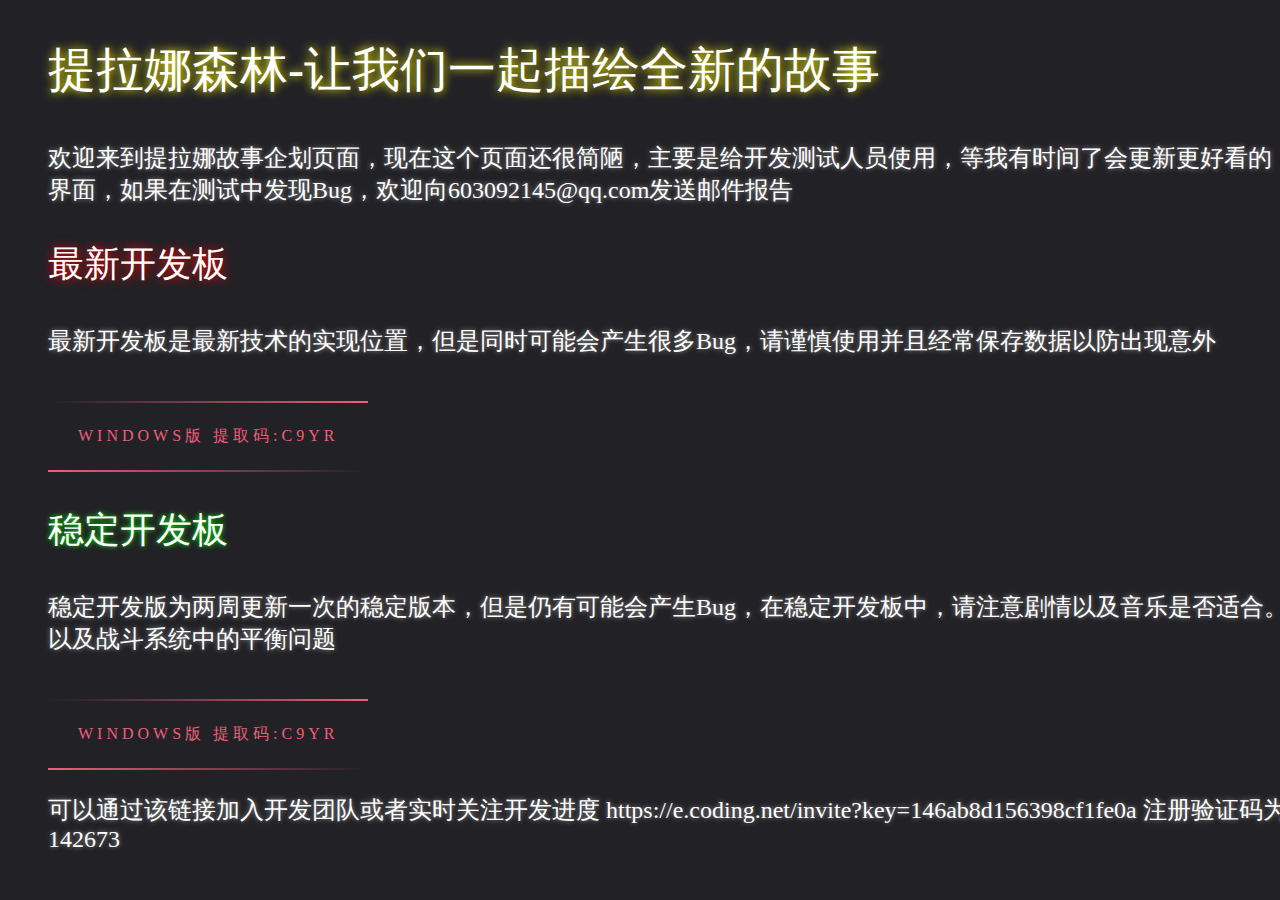
==== commit 3cb39e4c: "Update index.html" ====
--- a/index.html
+++ b/index.html
@@ -16,7 +16,7 @@
 		<span></span>
 		<span></span>
 		<span></span>
-		提取码:c9yr
+		Windows版 提取码:c9yr
 	</a>
 	<h3 style="text-shadow: 0px 0px 5px #0f0">稳定开发板</h3>
 	<p>稳定开发版为两周更新一次的稳定版本，但是仍有可能会产生Bug，在稳定开发板中，请注意剧情以及音乐是否适合。以及战斗系统中的平衡问题</p>
@@ -25,8 +25,9 @@
 		<span></span>
 		<span></span>
 		<span></span>
-		提取码:c9yr
+		Windows版 提取码:c9yr
 	</a>
+	<p>可以通过该链接加入开发团队或者实时关注开发进度 https://e.coding.net/invite?key=146ab8d156398cf1fe0a 注册验证码为 142673</p>
 	<!--
 	<div class="home-background-vector">
 		<svg version="1.1" xmlns="http://www.w3.org/2000/svg" xmlns:xlink="http://www.w3.org/1999/xlink" x="0px" y="0px"
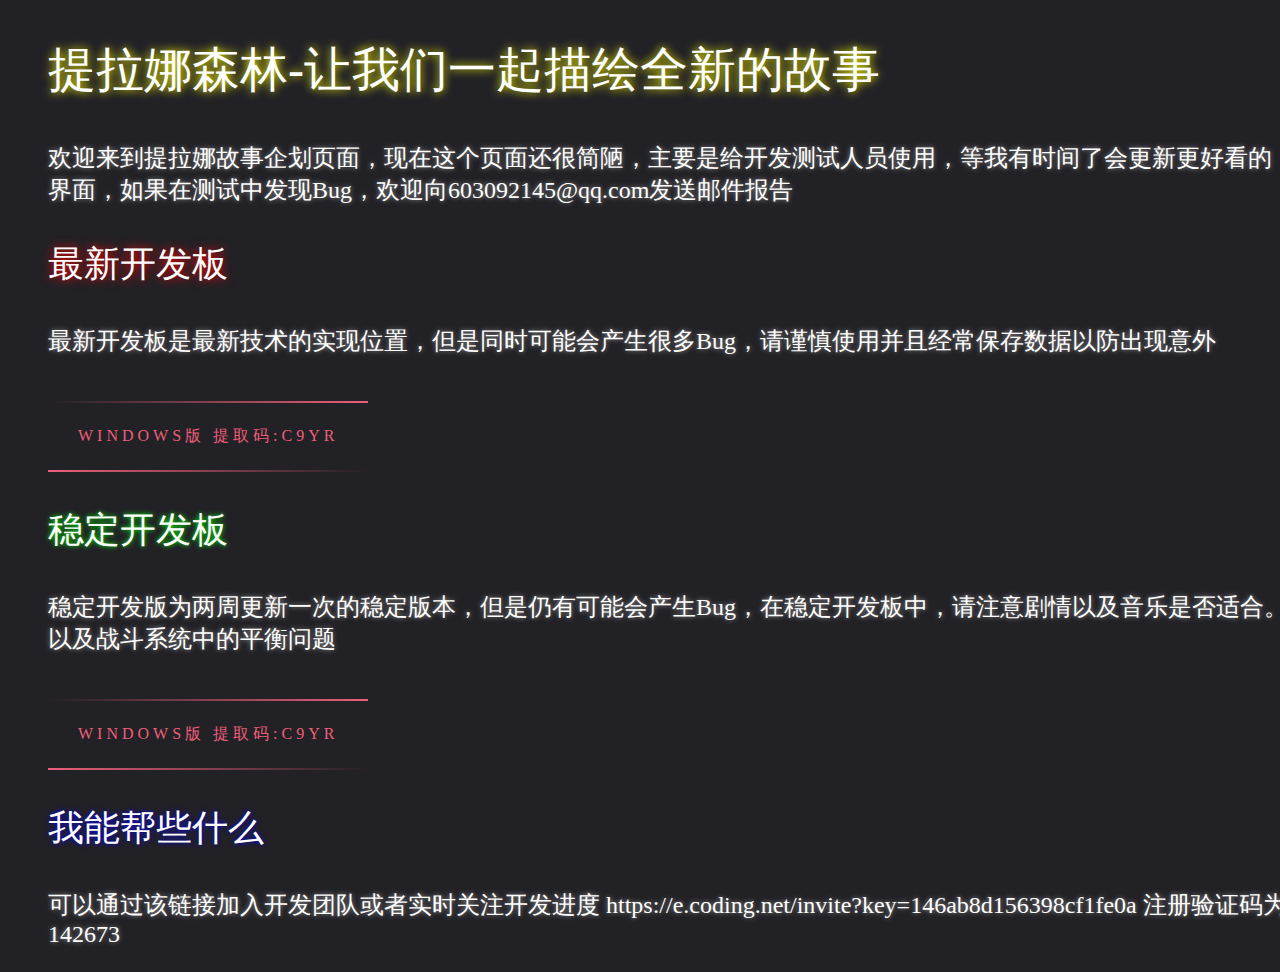
==== commit 16a37ba0: "Update index.html" ====
--- a/index.html
+++ b/index.html
@@ -2,7 +2,7 @@
 <html>
 <head>
 <meta charset="utf-8">
-<title>提拉娜PG</title>
+<title>提拉娜森林故事内测网站</title>
 <link rel="stylesheet" href="Home.css"></link>
 </head>
 
@@ -27,6 +27,7 @@
 		<span></span>
 		Windows版 提取码:c9yr
 	</a>
+	<h3 style="text-shadow: 0px 0px 5px #00f">我能帮些什么</h3>
 	<p>可以通过该链接加入开发团队或者实时关注开发进度 https://e.coding.net/invite?key=146ab8d156398cf1fe0a 注册验证码为 142673</p>
 	<!--
 	<div class="home-background-vector">
